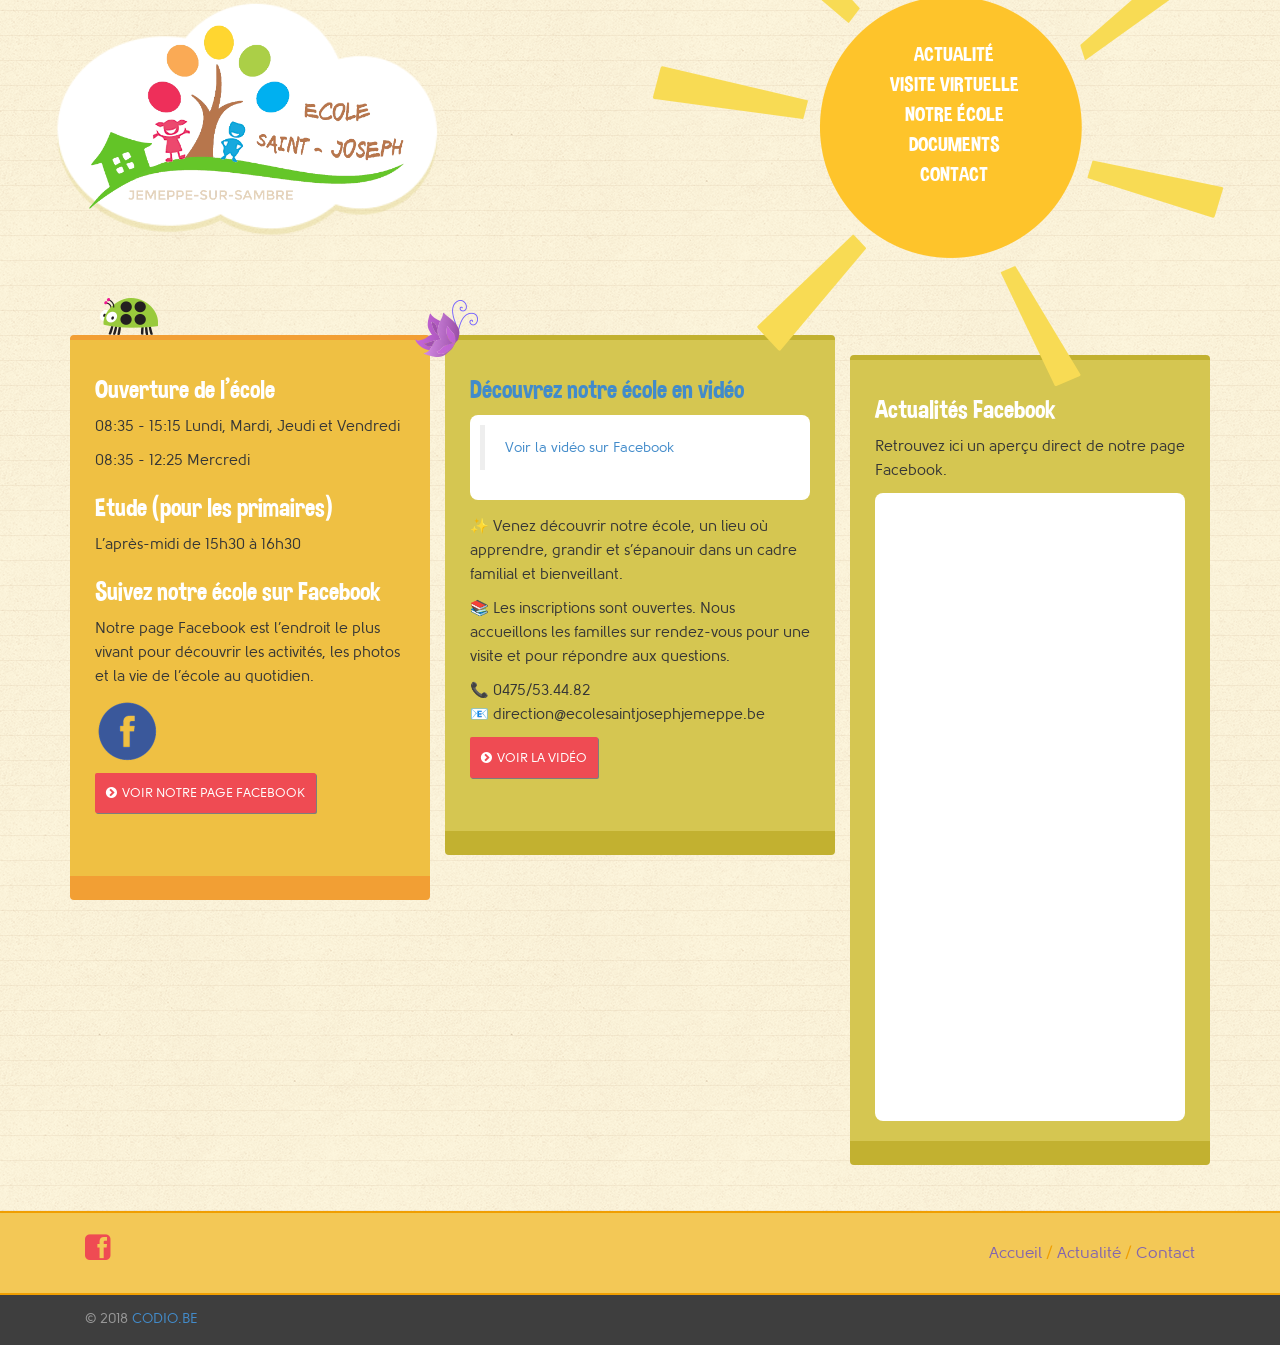
==== index.html @ 6e67fa52 "Restore homepage footer" ====
<!DOCTYPE html><html xmlns="http://www.w3.org/1999/xhtml" lang="fr"><head>
		<meta charset="utf-8">
		<meta http-equiv="X-UA-Compatible" content="IE=edge">
		<meta name="viewport" content="width=device-width, initial-scale=1.0">
		<meta name="description" content="">
		<meta name="author" content="">
		<title>Ecole Saint-Joseph Jemeppe-Sur-Sambre</title>
		  
		<link rel="alternate" type="application/atom+xml" title="Ecole Saint-Joseph Jemeppe-Sur-Sambre" href="feed/atom.xml">
		<link rel="alternate" type="application/rss+xml" title="Ecole Saint-Joseph Jemeppe-Sur-Sambre" href="feed/rss.xml">
		<link rel="stylesheet" href="resources/css/sticky-footer-navbar.css">
		<link rel="stylesheet" href="resources/css/common.css">

		<link href="resources/css/bootstrap.min.css" type="text/css" rel="stylesheet" media="screen">

		<link rel="stylesheet" href="resources/css/theme.css">
		<link rel="stylesheet" href="resources/css/jquery-ui.css">
		<link rel="stylesheet" href="resources/css/primeui.min.css">

		<link href="resources/css/style.css" type="text/css" rel="stylesheet" media="screen">
		<link href="resources/css/font-awesome.css" type="text/css" rel="stylesheet" media="screen">
		<link href="resources/css/font-awesome-4.7.css" type="text/css" rel="stylesheet" media="screen">

		<link href="resources/css/google-fonts.css" rel="stylesheet" type="text/css">

		<script src="resources/js/modernizr.js"></script>
		<script src="resources/js/respond.js"></script>

		<script src="resources/js/jquery-1.10.1.min.js"></script>
		<script src="resources/js/bootstrap.min.js"></script>

		<script src="resources/js/custom.js"></script>
		<script src="resources/js/jquery.prettyPhoto.js"></script>

		<script src="resources/js/jquery-ui.js"></script>
		<script src="resources/js/primeui.min.js"></script>

		  
		  
		<!--[if lt IE 9]>
		
		<![endif]-->
		<script src="resources/lib/jsrender.min.js"></script>
		<script src="resources/lib/jquery.lazyload.min.js"></script>




		<!-- carousel stylesheet - you don't need to include it if you are using the ticker only in the page
             or if you are using the plugin inside Umbra theme-->
		<link href="resources/css/carousel.min.css" rel="stylesheet">

		<!-- main stylesheet -->
		<link href="resources/css/webticker.min.css" rel="stylesheet">

		<!--  RTL stylesheet -->
		<link href="resources/css/webticker.rtl.min.css" rel="stylesheet">

		<!-- theme stylesheet-->
		<link href="resources/css/webticker.umbratheme.min.css" rel="stylesheet">
		<!--UMBRA WEBTICKER AND CAROUSEL / END-->

		<!-- Demo main style - you dont need to include it-->
		<!--link th:href="@{~/resources/css/stylesheet.css}" rel="stylesheet" /-->


		<!-- particles - you dont need to include it -->
		<script src="resources/js/particles.min.js"></script>




		  
		
	</head>
	<body>
	<div class="container" id="wrapper">

		<header>
				<a href="index.html" class="logo">
					<img src="resources/images/logo-esj.png" alt="">
				</a>
				<nav role="navigation">
					<!-- Brand and toggle get grouped for better mobile display -->
					<div class="navbar-header">
						<button type="button" class="navbar-toggle" data-toggle="collapse" data-target=".navbar-ex1-collapse">
							<span class="sr-only">Toggle navigation</span>
							<span class="fa"></span>
						</button>
					</div>

					<!-- Collect the nav links, forms, and other content for toggling -->
					<div class="collapse navbar-collapse navbar-ex1-collapse">

						<ul>
						
							
								<!--th:block th:if="${iter.index == 0}">
									<li th:classappend="${node.contains(page) ? 'active' : ''}"><a th:href="@{~/}" th:text="${node.object.title}">About</a></li>
								</th:block-->
								
							

							<!--th:block th:with="pages=${#pages.getChildren(node.getObject())}">
							<li th:if="${pages.size() > 0}" class="has-children">
								<a href="#">Menu</a>
								<ul class="children">
									<th:block th:each="child, row : ${#pages.getChildren(node.getObject())}">
									<li><a th:href="@{~/__${child.code}__}" th:text="${child.title}">About</a></li>
									</th:block>
								</ul>
							</li>
							</th:block-->
						
							
								<!--th:block th:if="${iter.index == 0}">
									<li th:classappend="${node.contains(page) ? 'active' : ''}"><a th:href="@{~/}" th:text="${node.object.title}">About</a></li>
								</th:block-->
								
									<li><a href="2024/index.html">Actualité</a></li>
								
							

							<!--th:block th:with="pages=${#pages.getChildren(node.getObject())}">
							<li th:if="${pages.size() > 0}" class="has-children">
								<a href="#">Menu</a>
								<ul class="children">
									<th:block th:each="child, row : ${#pages.getChildren(node.getObject())}">
									<li><a th:href="@{~/__${child.code}__}" th:text="${child.title}">About</a></li>
									</th:block>
								</ul>
							</li>
							</th:block-->
						
							
								<!--th:block th:if="${iter.index == 0}">
									<li th:classappend="${node.contains(page) ? 'active' : ''}"><a th:href="@{~/}" th:text="${node.object.title}">About</a></li>
								</th:block-->
								
									<li><a href="gallery/index.html">Visite virtuelle</a></li>
								
							

							<!--th:block th:with="pages=${#pages.getChildren(node.getObject())}">
							<li th:if="${pages.size() > 0}" class="has-children">
								<a href="#">Menu</a>
								<ul class="children">
									<th:block th:each="child, row : ${#pages.getChildren(node.getObject())}">
									<li><a th:href="@{~/__${child.code}__}" th:text="${child.title}">About</a></li>
									</th:block>
								</ul>
							</li>
							</th:block-->
						
							
								<!--th:block th:if="${iter.index == 0}">
									<li th:classappend="${node.contains(page) ? 'active' : ''}"><a th:href="@{~/}" th:text="${node.object.title}">About</a></li>
								</th:block-->
								
									<li><a href="Notre-école/index.html">Notre école</a></li>
								
							

							<!--th:block th:with="pages=${#pages.getChildren(node.getObject())}">
							<li th:if="${pages.size() > 0}" class="has-children">
								<a href="#">Menu</a>
								<ul class="children">
									<th:block th:each="child, row : ${#pages.getChildren(node.getObject())}">
									<li><a th:href="@{~/__${child.code}__}" th:text="${child.title}">About</a></li>
									</th:block>
								</ul>
							</li>
							</th:block-->
						
							
								<!--th:block th:if="${iter.index == 0}">
									<li th:classappend="${node.contains(page) ? 'active' : ''}"><a th:href="@{~/}" th:text="${node.object.title}">About</a></li>
								</th:block-->
								
									<li><a href="Documents/index.html">Documents</a></li>
								
							

							<!--th:block th:with="pages=${#pages.getChildren(node.getObject())}">
							<li th:if="${pages.size() > 0}" class="has-children">
								<a href="#">Menu</a>
								<ul class="children">
									<th:block th:each="child, row : ${#pages.getChildren(node.getObject())}">
									<li><a th:href="@{~/__${child.code}__}" th:text="${child.title}">About</a></li>
									</th:block>
								</ul>
							</li>
							</th:block-->
						
							
								<!--th:block th:if="${iter.index == 0}">
									<li th:classappend="${node.contains(page) ? 'active' : ''}"><a th:href="@{~/}" th:text="${node.object.title}">About</a></li>
								</th:block-->
								
									<li><a href="contact/index.html">Contact</a></li>
								
							

							<!--th:block th:with="pages=${#pages.getChildren(node.getObject())}">
							<li th:if="${pages.size() > 0}" class="has-children">
								<a href="#">Menu</a>
								<ul class="children">
									<th:block th:each="child, row : ${#pages.getChildren(node.getObject())}">
									<li><a th:href="@{~/__${child.code}__}" th:text="${child.title}">About</a></li>
									</th:block>
								</ul>
							</li>
							</th:block-->
						
						</ul>
					</div><!-- /.navbar-collapse -->
					<div id="sun"></div>

				</nav>
				<div class="clearfix"></div>

				<div id="default"></div>
			</header>

		<!-- front page header featured area -->
		<section id="featured">

			<!-- WOWSlider -->
			<!--div id="wowslider-container1">
				<div class="ws_images">
					<ul th:with="images = ${#posts.getImgSrcFromCustomValue(#posts.customValue(page,'galler'))}">

						<th:block th:if="${images != null && images[0] != null}">
							<th:block th:each="image, stat : ${images}" >
								<li>
									<svg class="defs-only" xmlns="http://www.w3.org/2000/svg">
										<pattern th:id="'img' + ${stat.index}"  x="0" y="0" width="1" height="1">
											<image  x="0" y="-16" width="100" height="100" th:attr="'xlink:href'=@{'~'+${image}}" />
										</pattern>
										<symbol th:id="'svgwows1_' + ${stat.index}" >
											<path transform="scale(4)" d='M 25,60
									   a 20,20 1 0,0 0,40
									   h 50
									   a 20,20 1 0,0 0,-40
									   a 10,10 1 0,0 -15,-10
									   a 15,15 1 0,0 -36,10
									   z' th:attr="'fill'=${'url(#img' + stat.index + ')'}" />
										</symbol>
									</svg>

									<div>
										<svg th:id="'wows1_' + ${stat.index}" width="100" height="185" style="height: 450px; margin-top: -200px;">
											<use th:attr="'xlink:href'=${'#svgwows1_' + stat.index}"/>
										</svg>
									</div>

								</li>

							</th:block>
						</th:block>


							<div class="clearfix"></div>

					</ul>
				</div>
				<div class="ws_bullets">
					<div>

					</div>
				</div>
			</div-->
			<!--  end WOWSlider -->

		</section>
		<!-- end front page header featured area -->

		<!-- page content area -->
		<section id="content-homepage">

			<div class="col-lg-4 col-sm-4 col-xs-12">
				<div id="col-yellow">
					<div id="ladybug"></div>
					<h2>Ouverture de l'école</h2>
<p>08:35 - 15:15 Lundi, Mardi, Jeudi et Vendredi</p>
<p>08:35 - 12:25 Mercredi</p>
<h2>Etude (pour les primaires)</h2>
<p>L’après-midi de 15h30 à 16h30</p>
<h2>Suivez notre école sur Facebook</h2>
<p>Notre page Facebook est l’endroit le plus vivant pour découvrir les activités, les photos et la vie de l’école au quotidien.</p>
<p><a href="https://www.facebook.com/people/Ecole-Saint-Joseph-Jemeppe-sS/61579439886113/" target="_blank" rel="noopener"><img class="fr-dib fr-fil fr-draggable" src="media/f2da061f-7eb9-499d-9263-d1f1059180dd--q-dc01939cad" data-id="f2da061f-7eb9-499d-9263-d1f1059180dd" data-name="facebook2.png" style="width: 64px; height: 64px;"></a></p>
<p><a href="https://www.facebook.com/people/Ecole-Saint-Joseph-Jemeppe-sS/61579439886113/" target="_blank" rel="noopener" class="button red"><span></span>VOIR NOTRE PAGE FACEBOOK</a></p>

				</div>
			</div>
			<div class="col-lg-8 col-sm-8 col-xs-12">
				<div class="row">
				<div id="col-green" class="col-lg-6 col-sm-6 col-xs-12" style="min-height: 490px;">
					<div id="butterfly"></div>
					<h2><a href="https://www.facebook.com/reel/1337547268477914/" target="_blank" rel="noopener">Découvrez notre école en vidéo</a></h2>
					<div style="background: #fff; padding: 10px; border-radius: 8px; margin-bottom: 15px;">
						<div class="fb-video" data-href="https://www.facebook.com/61579439886113/videos/-venez-d%C3%A9couvrir-notre-%C3%A9cole-un-lieu-o%C3%B9-apprendre-grandir-et-s%C3%A9panouir-dans-un-c/1337547268477914/" data-width="500" data-show-text="false">
							<blockquote cite="https://www.facebook.com/reel/1337547268477914/" class="fb-xfbml-parse-ignore">
								<a href="https://www.facebook.com/reel/1337547268477914/" target="_blank" rel="noopener">Voir la vidéo sur Facebook</a>
							</blockquote>
						</div>
					</div>
					<p>✨ Venez découvrir notre école, un lieu où apprendre, grandir et s’épanouir dans un cadre familial et bienveillant.</p>
					<p>📚 Les inscriptions sont ouvertes. Nous accueillons les familles sur rendez-vous pour une visite et pour répondre aux questions.</p>
					<p>📞 0475/53.44.82<br>📧 direction@ecolesaintjosephjemeppe.be</p>
					<a href="https://www.facebook.com/reel/1337547268477914/" class="button red" target="_blank" rel="noopener"><span></span>VOIR LA VIDÉO</a>
				</div>
				<div class="col-lg-6 col-sm-6 col-xs-12" style="min-height: 490px; margin-top: 20px;">
					<div id="col-green" style="padding-bottom: 20px;">
						<h2>Actualités Facebook</h2>
						<p>Retrouvez ici un aperçu direct de notre page Facebook.</p>
						<div style="background: #fff; padding: 10px; border-radius: 8px;">
							<iframe title="Page Facebook de l'école" src="https://www.facebook.com/plugins/page.php?href=https%3A%2F%2Fwww.facebook.com%2F61579439886113&tabs=timeline&width=500&height=600&small_header=false&adapt_container_width=true&hide_cover=false&show_facepile=false" width="100%" height="600" style="border:none;overflow:hidden;max-width:100%;" scrolling="no" frameborder="0" allowfullscreen="true" allow="autoplay; clipboard-write; encrypted-media; picture-in-picture; web-share"></iframe>
						</div>
					</div>
				</div>
				</div></div></section>
			<!-- end page content area -->


			<div class="clearfix"></div>
		</div>

	<footer>
			<div class="footer-menu">
				<div class="container">
					<div class="col-lg-6 col-md-6 col-sm-12 fa social-media">
						<a href="https://www.facebook.com/people/Ecole-Saint-Joseph-Jemeppe-sS/61579439886113/"></a>
					</div>
					<div class="col-lg-6 col-md-6 col-sm-12 footer-links">
						<a href="index.html">Accueil</a> /
						<a href="2026">Actualité</a> /
						<a href="contact/index.html">Contact</a>
					</div>
				</div>
			</div>
			<div class="footer-bottom">
				<div class="container">
					<div class="col-lg-12 col-md-12">© 2018 <a href="http://www.codio.be">CODIO.BE</a></div>
				</div>
			</div>
		</footer>

		<div id="fb-root"></div>
		<script async defer crossorigin="anonymous" src="https://connect.facebook.net/fr_FR/sdk.js#xfbml=1&version=v25.0"></script>
</body></html>
---- resources/css/sticky-footer-navbar.css ----
/* Sticky footer styles
-------------------------------------------------- */
html {
	position: relative;
	min-height: 100%;
}
body {
	/* Margin bottom by footer height */
	margin-bottom: 60px;
}
.footer {
	position: absolute;
	bottom: 0;
	width: 100%;
	/* Set the fixed height of the footer here */
	height: 60px;
	background-color: #f5f5f5;
}


/* Custom page CSS
-------------------------------------------------- */
/* Not required for template or sticky footer method. */

body > .container {
	padding: 60px 15px 0;
}
.container .text-muted {
	margin: 20px 0;
}

.footer > .container {
	padding-right: 15px;
	padding-left: 15px;
}

code {
	font-size: 80%;
}
---- resources/css/common.css ----
@import url(//fonts.googleapis.com/css?family=Open+Sans:400,400italic,600,600italic,700,700italic);
.wr-post-summary {
	margin-bottom: 20px;
}

.post-cover {
	width: 100%;
}
.author {
	background-color: #F5F5F5;
	padding: 15px;
	border-radius: 5px;
}
.author pre {
    font-family:Avenir , "Open Sans" , "Helvetica Neue" , Helvetica , Arial , Verdana , Roboto , "游ゴシック" , "Yu Gothic" , "游ゴシック体" , "YuGothic" , "ヒラギノ角ゴ Pro W3" , "Hiragino Kaku Gothic Pro" , "Meiryo UI" , "メイリオ" , Meiryo , "ＭＳ Ｐゴシック" , "MS PGothic" , sans-serif;
	border: transparent;
	padding: 0;

}
.pagination-group {
	margin-top: 20px;
}
.pagination-summary {
	line-height: 30px;
	margin-right: 15px;
}
.pagination {
	margin: 0;
}
.pagination>.active>a, .pagination>.active>span, .pagination>.active>a:hover, .pagination>.active>span:hover, .pagination>.active>a:focus, .pagination>.active>span:focus {
	background-color: #839CB1;
	border-color: #839CB1;
}
#wrap > .container {
	padding: 60px 15px 0;
}
#wrap > .post-cover + .container {
	padding-top: 0px;
}
#comment-list .list-group-item {
	border-radius: 0;
	border-top-width: 1px;
	border-right-width: 0;
	border-bottom-width: 1px;
	border-left-width: 0;
	padding-left: 0;
}
a {
	color: #839CB1;
}

a:hover, a:focus {
	color: #B2CDE4;
}

table {
	border: 1px solid #ccc;
	width: 100%;
	margin: 20px 0;
}
table th, table td {
	border: 1px solid #ccc;
	padding: 10px;
}
table th {
	width: 30%;
}
body{
    font-family:Avenir , "Open Sans" , "Helvetica Neue" , Helvetica , Arial , Verdana , Roboto , "游ゴシック" , "Yu Gothic" , "游ゴシック体" , "YuGothic" , "ヒラギノ角ゴ Pro W3" , "Hiragino Kaku Gothic Pro" , "Meiryo UI" , "メイリオ" , Meiryo , "ＭＳ Ｐゴシック" , "MS PGothic" , sans-serif;
    font-weight: 500;
}
h1, h2, h3, h4, h5 {
    font-family:Avenir , "Open Sans" , "Helvetica Neue" , Helvetica , Arial , Verdana , Roboto , "游ゴシック" , "Yu Gothic" , "游ゴシック体" , "YuGothic" , "ヒラギノ角ゴ Pro W3" , "Hiragino Kaku Gothic Pro" , "Meiryo UI" , "メイリオ" , Meiryo , "ＭＳ Ｐゴシック" , "MS PGothic" , sans-serif;
    font-weight: 700;
}
h1 {
    font-size: 2.4em;
}
h2 {
    font-size: 2.0em;
}
h3 {
    font-size: 1.6em;
}
h4 {
    font-size: 1.2em;
}
.wr-post-title {
    margin-top: 0;
}
.wr-post-title a {
    color: #4E4E4E;
}
.wr-author {
    color: #6F6F6F;
    font-size: 90%;
}
.label-default {
    background-color: #F3F0F0;
    color: #565656;
    border: 1px solid #cccccc;
}
a.wr-tag:hover {
    text-decoration: none;
    opacity: 0.7;
}
p {
    font-size: 15px;
    line-height: 1.6em;
}
time {
    font-size: 90%;
}
img.fr-dii.fr-fil {
    margin: 0px 10px 0px 0px;
    left: 5px;
    float: left;
}
img.fr-dii.fr-fir {
    margin: 0px 0 0px 10px;
    right: 5px;
    float: right;
}
img.fr-dii {
    display: inline-block;
}
.footer {
	margin-top: 20px;
}
.navbar-default {
    background-color: #1C1D21;
    border-color: #1C1D21;
}
.navbar-default .navbar-brand {
    color: #FFF;
}
.navbar-default .navbar-nav>li>a {
    color: #FFF;
}
.navbar-default .navbar-nav>li>a:hover, .navbar-default .navbar-nav>li>a:focus {
    color: #aeaeae;
    background-color: transparent;
}
.container > .alert {
    margin-top: 15px;
}
.alert + .page-header {
    margin-top: 15px;
}
.alert .row .page-header {
    margin-top: 0;
}
---- resources/css/theme.css ----
/*
 * jQuery UI CSS Framework 1.8.9
 *
 * Copyright 2011, AUTHORS.txt (http://jqueryui.com/about)
 * Dual licensed under the MIT or GPL Version 2 licenses.
 * http://jquery.org/license
 *
 * http://docs.jquery.com/UI/Theming/API
 *
 * To view and modify this theme, visit http://jqueryui.com/themeroller/?ffDefault=Lucida%20Grande,%20Lucida%20Sans,%20Arial,%20sans-serif&fwDefault=bold&fsDefault=1.1em&cornerRadius=6px&bgColorHeader=deedf7&bgTextureHeader=03_highlight_soft.png&bgImgOpacityHeader=100&borderColorHeader=aed0ea&fcHeader=222222&iconColorHeader=72a7cf&bgColorContent=f2f5f7&bgTextureContent=04_highlight_hard.png&bgImgOpacityContent=100&borderColorContent=dddddd&fcContent=362b36&iconColorContent=72a7cf&bgColorDefault=d7ebf9&bgTextureDefault=02_glass.png&bgImgOpacityDefault=80&borderColorDefault=aed0ea&fcDefault=2779aa&iconColorDefault=3d80b3&bgColorHover=e4f1fb&bgTextureHover=02_glass.png&bgImgOpacityHover=100&borderColorHover=74b2e2&fcHover=0070a3&iconColorHover=2694e8&bgColorActive=3baae3&bgTextureActive=02_glass.png&bgImgOpacityActive=50&borderColorActive=2694e8&fcActive=ffffff&iconColorActive=ffffff&bgColorHighlight=ffef8f&bgTextureHighlight=03_highlight_soft.png&bgImgOpacityHighlight=25&borderColorHighlight=f9dd34&fcHighlight=363636&iconColorHighlight=2e83ff&bgColorError=cd0a0a&bgTextureError=01_flat.png&bgImgOpacityError=15&borderColorError=cd0a0a&fcError=ffffff&iconColorError=ffffff&bgColorOverlay=eeeeee&bgTextureOverlay=08_diagonals_thick.png&bgImgOpacityOverlay=90&opacityOverlay=80&bgColorShadow=000000&bgTextureShadow=04_highlight_hard.png&bgImgOpacityShadow=70&opacityShadow=30&thicknessShadow=7px&offsetTopShadow=-7px&offsetLeftShadow=-7px&cornerRadiusShadow=8px
 */


/* Component containers
----------------------------------*/
.ui-widget { font-family: "Helvetica Neue",Helvetica,Arial,sans-serif; font-size: 1em; }
.ui-widget .ui-widget { font-size: 1em; }
.ui-widget input, .ui-widget select, .ui-widget textarea, .ui-widget button { font-family: "Helvetica Neue",Helvetica,Arial,sans-serif; font-size: 1em; }
.ui-widget-content { border: 1px solid #dddddd; background: #ffffff; color: #333333; }
.ui-widget-content a { color: #333333; }
.ui-widget-header { border: 1px solid #eeeeee; background: #f5f5f5; color: #333333; font-weight: bold; }
.ui-widget-header a { color: #333333; }

/* Interaction states
----------------------------------*/
.ui-state-default, .ui-widget-content .ui-state-default, .ui-widget-header .ui-state-default {
  color: #333333;
  text-shadow: 0 1px 1px rgba(255, 255, 255, 0.75);
  background-color: #f5f5f5;
  *background-color: #e6e6e6;
  background-image: -ms-linear-gradient(to bottom, #ffffff, #e6e6e6);
  background-image: -webkit-gradient(linear, 0 0, 0 100%, from(#ffffff), to(#e6e6e6));
  background-image: -webkit-linear-gradient(to bottom, #ffffff, #e6e6e6);
  background-image: -o-linear-gradient(to bottom, #ffffff, #e6e6e6);
  background-image: linear-gradient(to bottom, #ffffff, #e6e6e6);
  background-image: -moz-linear-gradient(to bottom, #ffffff, #e6e6e6);
  background-repeat: repeat-x;
  border: 1px solid #cccccc;
  *border: 0;
  border-color: rgba(0, 0, 0, 0.1) rgba(0, 0, 0, 0.1) rgba(0, 0, 0, 0.25);
  border-color: #e6e6e6 #e6e6e6 #bfbfbf;
  border-bottom-color: #b3b3b3;
  -webkit-border-radius: 4px;
     -moz-border-radius: 4px;
          border-radius: 4px;
  filter: progid:dximagetransform.microsoft.gradient(startColorstr='#ffffff', endColorstr='#e6e6e6', GradientType=0);
  filter: progid:dximagetransform.microsoft.gradient(enabled=false);
  *zoom: 1;
  -webkit-box-shadow: inset 0 1px 0 rgba(255, 255, 255, 0.2), 0 1px 2px rgba(0, 0, 0, 0.05);
     -moz-box-shadow: inset 0 1px 0 rgba(255, 255, 255, 0.2), 0 1px 2px rgba(0, 0, 0, 0.05);
          box-shadow: inset 0 1px 0 rgba(255, 255, 255, 0.2), 0 1px 2px rgba(0, 0, 0, 0.05);
}

.ui-state-hover, .ui-widget-content .ui-state-hover, .ui-widget-header .ui-state-hover,
.ui-state-active, .ui-widget-content .ui-state-active, .ui-widget-header .ui-state-active,
.ui-state-disabled, .ui-widget-content .ui-state-disabled, .ui-widget-header .ui-state-disabled {
  background-color: #e6e6e6;
  *background-color: #d9d9d9;
}

.ui-state-active, .ui-widget-content .ui-state-active, .ui-widget-header .ui-state-active {
  background-color: #cccccc \9;
}

.ui-state-hover, .ui-widget-content .ui-state-hover, .ui-widget-header .ui-state-hover {
  color: #333333;
  text-decoration: none;
  background-color: #e6e6e6;
  *background-color: #d9d9d9;
  /* Buttons in IE7 don't get borders, so darken on hover */

  background-position: 0 -15px;
  -webkit-transition: background-position 0.1s linear;
     -moz-transition: background-position 0.1s linear;
      -ms-transition: background-position 0.1s linear;
       -o-transition: background-position 0.1s linear;
          transition: background-position 0.1s linear;
}

.ui-state-focus, .ui-widget-content .ui-state-focus, .ui-widget-header .ui-state-focus {
  outline: thin dotted #333;
  outline: 5px auto -webkit-focus-ring-color;
  outline-offset: -2px;
}

.ui-state-active, .ui-widget-content .ui-state-active, .ui-widget-header .ui-state-active {
  background-color: #e6e6e6;
  background-color: #d9d9d9 \9;
  background-image: none;
  outline: 0;
  -webkit-box-shadow: inset 0 2px 4px rgba(0, 0, 0, 0.15), 0 1px 2px rgba(0, 0, 0, 0.05);
     -moz-box-shadow: inset 0 2px 4px rgba(0, 0, 0, 0.15), 0 1px 2px rgba(0, 0, 0, 0.05);
          box-shadow: inset 0 2px 4px rgba(0, 0, 0, 0.15), 0 1px 2px rgba(0, 0, 0, 0.05);
}

.ui-state-disabled, .ui-widget-content .ui-state-disabled, .ui-widget-header .ui-state-disabled {
  cursor: default;
  background-color: #e6e6e6;
  background-image: none;
  opacity: 0.65;
  filter: alpha(opacity=65);
  -webkit-box-shadow: none;
     -moz-box-shadow: none;
          box-shadow: none;
}

.ui-state-default, .ui-widget-content .ui-state-default, .ui-widget-header .ui-state-default {
  border-color: #ccc;
  border-color: rgba(0, 0, 0, 0.1) rgba(0, 0, 0, 0.1) rgba(0, 0, 0, 0.25);
}

/* Interaction Cues
----------------------------------*/
.ui-state-highlight, .ui-widget-content .ui-state-highlight, .ui-widget-header .ui-state-highlight  {
    color: #ffffff;
    text-decoration: none;
    background-color: #0088cc;
    background-color: #0081c2;
    background-position: 0px;
    background-image: -moz-linear-gradient(to bottom, #0088cc, #0077b3);
    background-image: -webkit-gradient(linear, 0 0, 0 100%, from(#0088cc), to(#0077b3));
    background-image: -webkit-linear-gradient(to bottom, #0088cc, #0077b3);
    background-image: -o-linear-gradient(to bottom, #0088cc, #0077b3);
    background-image: linear-gradient(to bottom, #0088cc, #0077b3);
    background-repeat: repeat-x;
    filter: progid:dximagetransform.microsoft.gradient(startColorstr='#ff0088cc', endColorstr='#ff0077b3', GradientType=0);
}
.ui-state-highlight a, .ui-widget-content .ui-state-highlight a,.ui-widget-header .ui-state-highlight a {
    color: #ffffff;
}

.ui-state-error, .ui-widget-content .ui-state-error, .ui-widget-header .ui-state-error {border: 1px solid #eed3d7; background: #f2dede 50% 50% repeat-x; color: #b94a48; }
.ui-state-error a, .ui-widget-content .ui-state-error a, .ui-widget-header .ui-state-error a { color: #b94a48; }
.ui-state-error-text, .ui-widget-content .ui-state-error-text, .ui-widget-header .ui-state-error-text { color: #b94a48; }
.ui-priority-primary, .ui-widget-content .ui-priority-primary, .ui-widget-header .ui-priority-primary { font-weight: bold; }
.ui-priority-secondary, .ui-widget-content .ui-priority-secondary,  .ui-widget-header .ui-priority-secondary { opacity: .7; filter:Alpha(Opacity=70); font-weight: normal; }
.ui-state-disabled, .ui-widget-content .ui-state-disabled, .ui-widget-header .ui-state-disabled { opacity: .35; filter:Alpha(Opacity=35); background-image: none; }

/* Icons
----------------------------------*/

/* states and images */
.ui-icon { width: 16px; height: 16px; background-image: url(images/ui-icons_333333_256x240.png); }
.ui-widget-content .ui-icon {background-image: url(images/ui-icons_333333_256x240.png); }
.ui-widget-header .ui-icon {background-image: url(images/ui-icons_333333_256x240.png); }
.ui-state-default .ui-icon { background-image: url(images/ui-icons_333333_256x240.png); }
.ui-state-hover .ui-icon, .ui-state-focus .ui-icon {background-image: url(images/ui-icons_333333_256x240.png); }
.ui-state-active .ui-icon {background-image: url(images/ui-icons_333333_256x240.png); }
.ui-state-highlight .ui-icon {background-image: url(images/ui-icons_ffffff_256x240.png); }
.ui-state-error .ui-icon, .ui-state-error-text .ui-icon {background-image: url(images/ui-icons_333333_256x240.png); }

/* positioning */
.ui-icon-carat-1-n { background-position: 0 0; }
.ui-icon-carat-1-ne { background-position: -16px 0; }
.ui-icon-carat-1-e { background-position: -32px 0; }
.ui-icon-carat-1-se { background-position: -48px 0; }
.ui-icon-carat-1-s { background-position: -64px 0; }
.ui-icon-carat-1-sw { background-position: -80px 0; }
.ui-icon-carat-1-w { background-position: -96px 0; }
.ui-icon-carat-1-nw { background-position: -112px 0; }
.ui-icon-carat-2-n-s { background-position: -128px 0; }
.ui-icon-carat-2-e-w { background-position: -144px 0; }
.ui-icon-triangle-1-n { background-position: 0 -16px; }
.ui-icon-triangle-1-ne { background-position: -16px -16px; }
.ui-icon-triangle-1-e { background-position: -32px -16px; }
.ui-icon-triangle-1-se { background-position: -48px -16px; }
.ui-icon-triangle-1-s { background-position: -64px -16px; }
.ui-icon-triangle-1-sw { background-position: -80px -16px; }
.ui-icon-triangle-1-w { background-position: -96px -16px; }
.ui-icon-triangle-1-nw { background-position: -112px -16px; }
.ui-icon-triangle-2-n-s { background-position: -128px -16px; }
.ui-icon-triangle-2-e-w { background-position: -144px -16px; }
.ui-icon-arrow-1-n { background-position: 0 -32px; }
.ui-icon-arrow-1-ne { background-position: -16px -32px; }
.ui-icon-arrow-1-e { background-position: -32px -32px; }
.ui-icon-arrow-1-se { background-position: -48px -32px; }
.ui-icon-arrow-1-s { background-position: -64px -32px; }
.ui-icon-arrow-1-sw { background-position: -80px -32px; }
.ui-icon-arrow-1-w { background-position: -96px -32px; }
.ui-icon-arrow-1-nw { background-position: -112px -32px; }
.ui-icon-arrow-2-n-s { background-position: -128px -32px; }
.ui-icon-arrow-2-ne-sw { background-position: -144px -32px; }
.ui-icon-arrow-2-e-w { background-position: -160px -32px; }
.ui-icon-arrow-2-se-nw { background-position: -176px -32px; }
.ui-icon-arrowstop-1-n { background-position: -192px -32px; }
.ui-icon-arrowstop-1-e { background-position: -208px -32px; }
.ui-icon-arrowstop-1-s { background-position: -224px -32px; }
.ui-icon-arrowstop-1-w { background-position: -240px -32px; }
.ui-icon-arrowthick-1-n { background-position: 0 -48px; }
.ui-icon-arrowthick-1-ne { background-position: -16px -48px; }
.ui-icon-arrowthick-1-e { background-position: -32px -48px; }
.ui-icon-arrowthick-1-se { background-position: -48px -48px; }
.ui-icon-arrowthick-1-s { background-position: -64px -48px; }
.ui-icon-arrowthick-1-sw { background-position: -80px -48px; }
.ui-icon-arrowthick-1-w { background-position: -96px -48px; }
.ui-icon-arrowthick-1-nw { background-position: -112px -48px; }
.ui-icon-arrowthick-2-n-s { background-position: -128px -48px; }
.ui-icon-arrowthick-2-ne-sw { background-position: -144px -48px; }
.ui-icon-arrowthick-2-e-w { background-position: -160px -48px; }
.ui-icon-arrowthick-2-se-nw { background-position: -176px -48px; }
.ui-icon-arrowthickstop-1-n { background-position: -192px -48px; }
.ui-icon-arrowthickstop-1-e { background-position: -208px -48px; }
.ui-icon-arrowthickstop-1-s { background-position: -224px -48px; }
.ui-icon-arrowthickstop-1-w { background-position: -240px -48px; }
.ui-icon-arrowreturnthick-1-w { background-position: 0 -64px; }
.ui-icon-arrowreturnthick-1-n { background-position: -16px -64px; }
.ui-icon-arrowreturnthick-1-e { background-position: -32px -64px; }
.ui-icon-arrowreturnthick-1-s { background-position: -48px -64px; }
.ui-icon-arrowreturn-1-w { background-position: -64px -64px; }
.ui-icon-arrowreturn-1-n { background-position: -80px -64px; }
.ui-icon-arrowreturn-1-e { background-position: -96px -64px; }
.ui-icon-arrowreturn-1-s { background-position: -112px -64px; }
.ui-icon-arrowrefresh-1-w { background-position: -128px -64px; }
.ui-icon-arrowrefresh-1-n { background-position: -144px -64px; }
.ui-icon-arrowrefresh-1-e { background-position: -160px -64px; }
.ui-icon-arrowrefresh-1-s { background-position: -176px -64px; }
.ui-icon-arrow-4 { background-position: 0 -80px; }
.ui-icon-arrow-4-diag { background-position: -16px -80px; }
.ui-icon-extlink { background-position: -32px -80px; }
.ui-icon-newwin { background-position: -48px -80px; }
.ui-icon-refresh { background-position: -64px -80px; }
.ui-icon-shuffle { background-position: -80px -80px; }
.ui-icon-transfer-e-w { background-position: -96px -80px; }
.ui-icon-transferthick-e-w { background-position: -112px -80px; }
.ui-icon-folder-collapsed { background-position: 0 -96px; }
.ui-icon-folder-open { background-position: -16px -96px; }
.ui-icon-document { background-position: -32px -96px; }
.ui-icon-document-b { background-position: -48px -96px; }
.ui-icon-note { background-position: -64px -96px; }
.ui-icon-mail-closed { background-position: -80px -96px; }
.ui-icon-mail-open { background-position: -96px -96px; }
.ui-icon-suitcase { background-position: -112px -96px; }
.ui-icon-comment { background-position: -128px -96px; }
.ui-icon-person { background-position: -144px -96px; }
.ui-icon-print { background-position: -160px -96px; }
.ui-icon-trash { background-position: -176px -96px; }
.ui-icon-locked { background-position: -192px -96px; }
.ui-icon-unlocked { background-position: -208px -96px; }
.ui-icon-bookmark { background-position: -224px -96px; }
.ui-icon-tag { background-position: -240px -96px; }
.ui-icon-home { background-position: 0 -112px; }
.ui-icon-flag { background-position: -16px -112px; }
.ui-icon-calendar { background-position: -32px -112px; }
.ui-icon-cart { background-position: -48px -112px; }
.ui-icon-pencil { background-position: -64px -112px; }
.ui-icon-clock { background-position: -80px -112px; }
.ui-icon-disk { background-position: -96px -112px; }
.ui-icon-calculator { background-position: -112px -112px; }
.ui-icon-zoomin { background-position: -128px -112px; }
.ui-icon-zoomout { background-position: -144px -112px; }
.ui-icon-search { background-position: -160px -112px; }
.ui-icon-wrench { background-position: -176px -112px; }
.ui-icon-gear { background-position: -192px -112px; }
.ui-icon-heart { background-position: -208px -112px; }
.ui-icon-star { background-position: -224px -112px; }
.ui-icon-link { background-position: -240px -112px; }
.ui-icon-cancel { background-position: 0 -128px; }
.ui-icon-plus { background-position: -16px -128px; }
.ui-icon-plusthick { background-position: -32px -128px; }
.ui-icon-minus { background-position: -48px -128px; }
.ui-icon-minusthick { background-position: -64px -128px; }
.ui-icon-close { background-position: -80px -128px; }
.ui-icon-closethick { background-position: -96px -128px; }
.ui-icon-key { background-position: -112px -128px; }
.ui-icon-lightbulb { background-position: -128px -128px; }
.ui-icon-scissors { background-position: -144px -128px; }
.ui-icon-clipboard { background-position: -160px -128px; }
.ui-icon-copy { background-position: -176px -128px; }
.ui-icon-contact { background-position: -192px -128px; }
.ui-icon-image { background-position: -208px -128px; }
.ui-icon-video { background-position: -224px -128px; }
.ui-icon-script { background-position: -240px -128px; }
.ui-icon-alert { background-position: 0 -144px; }
.ui-icon-info { background-position: -16px -144px; }
.ui-icon-notice { background-position: -32px -144px; }
.ui-icon-help { background-position: -48px -144px; }
.ui-icon-check { background-position: -64px -144px; }
.ui-icon-bullet { background-position: -80px -144px; }
.ui-icon-radio-off { background-position: -96px -144px; }
.ui-icon-radio-on { background-position: -112px -144px; }
.ui-icon-pin-w { background-position: -128px -144px; }
.ui-icon-pin-s { background-position: -144px -144px; }
.ui-icon-play { background-position: 0 -160px; }
.ui-icon-pause { background-position: -16px -160px; }
.ui-icon-seek-next { background-position: -32px -160px; }
.ui-icon-seek-prev { background-position: -48px -160px; }
.ui-icon-seek-end { background-position: -64px -160px; }
.ui-icon-seek-start { background-position: -80px -160px; }
/* ui-icon-seek-first is deprecated, use ui-icon-seek-start instead */
.ui-icon-seek-first { background-position: -80px -160px; }
.ui-icon-stop { background-position: -96px -160px; }
.ui-icon-eject { background-position: -112px -160px; }
.ui-icon-volume-off { background-position: -128px -160px; }
.ui-icon-volume-on { background-position: -144px -160px; }
.ui-icon-power { background-position: 0 -176px; }
.ui-icon-signal-diag { background-position: -16px -176px; }
.ui-icon-signal { background-position: -32px -176px; }
.ui-icon-battery-0 { background-position: -48px -176px; }
.ui-icon-battery-1 { background-position: -64px -176px; }
.ui-icon-battery-2 { background-position: -80px -176px; }
.ui-icon-battery-3 { background-position: -96px -176px; }
.ui-icon-circle-plus { background-position: 0 -192px; }
.ui-icon-circle-minus { background-position: -16px -192px; }
.ui-icon-circle-close { background-position: -32px -192px; }
.ui-icon-circle-triangle-e { background-position: -48px -192px; }
.ui-icon-circle-triangle-s { background-position: -64px -192px; }
.ui-icon-circle-triangle-w { background-position: -80px -192px; }
.ui-icon-circle-triangle-n { background-position: -96px -192px; }
.ui-icon-circle-arrow-e { background-position: -112px -192px; }
.ui-icon-circle-arrow-s { background-position: -128px -192px; }
.ui-icon-circle-arrow-w { background-position: -144px -192px; }
.ui-icon-circle-arrow-n { background-position: -160px -192px; }
.ui-icon-circle-zoomin { background-position: -176px -192px; }
.ui-icon-circle-zoomout { background-position: -192px -192px; }
.ui-icon-circle-check { background-position: -208px -192px; }
.ui-icon-circlesmall-plus { background-position: 0 -208px; }
.ui-icon-circlesmall-minus { background-position: -16px -208px; }
.ui-icon-circlesmall-close { background-position: -32px -208px; }
.ui-icon-squaresmall-plus { background-position: -48px -208px; }
.ui-icon-squaresmall-minus { background-position: -64px -208px; }
.ui-icon-squaresmall-close { background-position: -80px -208px; }
.ui-icon-grip-dotted-vertical { background-position: 0 -224px; }
.ui-icon-grip-dotted-horizontal { background-position: -16px -224px; }
.ui-icon-grip-solid-vertical { background-position: -32px -224px; }
.ui-icon-grip-solid-horizontal { background-position: -48px -224px; }
.ui-icon-gripsmall-diagonal-se { background-position: -64px -224px; }
.ui-icon-grip-diagonal-se { background-position: -80px -224px; }


/* Misc visuals
----------------------------------*/

/* Corner radius */
.ui-corner-tl { -moz-border-radius-topleft: 4px; -webkit-border-top-left-radius: 4px; border-top-left-radius: 4px; }
.ui-corner-tr { -moz-border-radius-topright: 4px; -webkit-border-top-right-radius: 4px; border-top-right-radius: 4px; }
.ui-corner-bl { -moz-border-radius-bottomleft: 4px; -webkit-border-bottom-left-radius: 4px; border-bottom-left-radius: 4px; }
.ui-corner-br { -moz-border-radius-bottomright: 4px; -webkit-border-bottom-right-radius: 4px; border-bottom-right-radius: 4px; }
.ui-corner-top { -moz-border-radius-topleft: 4px; -webkit-border-top-left-radius: 4px; border-top-left-radius: 4px; -moz-border-radius-topright: 4px; -webkit-border-top-right-radius: 4px; border-top-right-radius: 4px; }
.ui-corner-bottom { -moz-border-radius-bottomleft: 4px; -webkit-border-bottom-left-radius: 4px; border-bottom-left-radius: 4px; -moz-border-radius-bottomright: 4px; -webkit-border-bottom-right-radius: 4px; border-bottom-right-radius: 4px; }
.ui-corner-right {  -moz-border-radius-topright: 4px; -webkit-border-top-right-radius: 4px; border-top-right-radius: 4px; -moz-border-radius-bottomright: 4px; -webkit-border-bottom-right-radius: 4px; border-bottom-right-radius: 4px; }
.ui-corner-left { -moz-border-radius-topleft: 4px; -webkit-border-top-left-radius: 4px; border-top-left-radius: 4px; -moz-border-radius-bottomleft: 4px; -webkit-border-bottom-left-radius: 4px; border-bottom-left-radius: 4px; }
.ui-corner-all { -moz-border-radius: 4px; -webkit-border-radius: 4px; border-radius: 4px; }

/* Overlays */
.ui-widget-overlay { background: #000000; opacity: .80;filter:Alpha(Opacity=80); }
.ui-widget-shadow { margin: -7px 0 0 -7px; padding: 7px; background: #000000; opacity: .30;filter:Alpha(Opacity=30); -moz-border-radius: 8px; -webkit-border-radius: 8px; border-radius: 8px; }

/* PrimeFaces Extensions */
.ui-inputtext, .ui-widget-content .ui-inputtext, .ui-widget-header .ui-inputtext {
    cursor: text;
    background: none #ffffff;
    border: 1px solid #cccccc;
    -webkit-border-radius: 3px;
    -moz-border-radius: 3px;
          border-radius: 3px;
    -webkit-box-shadow: inset 0 1px 1px rgba(0, 0, 0, 0.075);
       -moz-box-shadow: inset 0 1px 1px rgba(0, 0, 0, 0.075);
            box-shadow: inset 0 1px 1px rgba(0, 0, 0, 0.075);
    -webkit-transition: border linear 0.2s, box-shadow linear 0.2s;
       -moz-transition: border linear 0.2s, box-shadow linear 0.2s;
        -ms-transition: border linear 0.2s, box-shadow linear 0.2s;
         -o-transition: border linear 0.2s, box-shadow linear 0.2s;
            transition: border linear 0.2s, box-shadow linear 0.2s;
}

.ui-inputtext.ui-state-focus, .ui-widget-content .ui-inputtext.ui-state-focus, .ui-widget-header .ui-inputtext.ui-state-focus {
    border-color: rgba(82, 168, 236, 0.8);
    outline: 0;
    outline: thin dotted \9;
    /* IE6-9 */

    -webkit-box-shadow: inset 0 1px 1px rgba(0, 0, 0, 0.075), 0 0 8px rgba(82, 168, 236, 0.6);
       -moz-box-shadow: inset 0 1px 1px rgba(0, 0, 0, 0.075), 0 0 8px rgba(82, 168, 236, 0.6);
            box-shadow: inset 0 1px 1px rgba(0, 0, 0, 0.075), 0 0 8px rgba(82, 168, 236, 0.6);
}

.ui-inputtext.ui-state-error, .ui-widget-header .ui-inputtext.ui-state-error, .ui-widget-content .ui-inputtext.ui-state-error {
    color: #333333;
    border: 1px solid #eed3d7;
}

/** TabView **/
.ui-tabview.ui-widget-content {
    background: transparent none;
    border: 0;
    border-radius: 0;
}

.ui-tabview .ui-tabview-nav.ui-widget-header {
    background: transparent none;
    border-radius: 0;
}

.ui-tabview .ui-tabview-nav.ui-widget-header li {
    line-height: 18px;
    background: transparent none;
    border: 1px solid #DDDDDD;
    box-shadow: none;
    border-radius: 0;
}

.ui-tabview .ui-tabview-nav.ui-widget-header li a {
    line-height: 18px;
    padding-bottom: 8px;
    padding-top: 8px;
    color: #0088CC;
    font-weight: normal;
    border: 0px none;
}

.ui-tabview .ui-tabview-nav.ui-widget-header li.ui-state-hover {
    text-decoration: none;
    background-color: #eeeeee;
    border-color: #eeeeee #eeeeee #dddddd;
    color: #005580;
}

.ui-tabview .ui-tabview-nav.ui-widget-header li.ui-state-active {
    background-color: #FFFFFF;
    border-style: solid;
    border-width: 1px;
    color: #555555;
    cursor: default;
}

.ui-tabview .ui-tabview-nav li .ui-icon {
    margin: 0.6em 0.2em 0 0 !important;
}

.ui-tabview.ui-tabview-top .ui-tabview-nav.ui-widget-header {
    border-bottom: 1px solid #DDDDDD;
}

.ui-tabview.ui-tabview-top {
    border-bottom: 1px solid #DDDDDD;
}

.ui-tabview.ui-tabview-top .ui-tabview-nav.ui-widget-header li.ui-state-active {
    border-color: #DDDDDD #DDDDDD transparent #DDDDDD;
}

.ui-tabview.ui-tabview-top .ui-tabview-nav.ui-widget-header li {
    border-radius: 4px 4px 0 0;
}

.ui-tabview.ui-tabview-top .ui-tabview-nav.ui-widget-header li.ui-state-active {
    margin-bottom: -1px;
}

.ui-tabview.ui-tabview-bottom .ui-tabview-nav.ui-widget-header {
    border-top: 1px solid #DDDDDD;
}

.ui-tabview.ui-tabview-bottom {
    border-top: 1px solid #DDDDDD;
}

.ui-tabview.ui-tabview-bottom .ui-tabview-nav.ui-widget-header li.ui-state-active {
    border-color: transparent #DDDDDD #DDDDDD #DDDDDD;
}

.ui-tabview.ui-tabview-bottom .ui-tabview-nav.ui-widget-header li {
    border-radius: 0 0 4px 4px;
}

.ui-tabview.ui-tabview-bottom .ui-tabview-nav.ui-widget-header li.ui-state-active {
    margin-top: -1px;
}

.ui-tabview.ui-tabview-left .ui-tabview-nav.ui-widget-header {
    border-right: 1px solid #DDDDDD;
}

.ui-tabview.ui-tabview-left {
    border-right: 1px solid #DDDDDD;
}

.ui-tabview.ui-tabview-left .ui-tabview-nav.ui-widget-header li.ui-state-active {
    border-color: #DDDDDD transparent #DDDDDD #DDDDDD;
}

.ui-tabview.ui-tabview-left .ui-tabview-nav.ui-widget-header li {
    border-radius: 4px 0 0 4px;
}

.ui-tabview.ui-tabview-left .ui-tabview-nav.ui-widget-header li.ui-state-active {
    margin-right: -1px;
}

.ui-tabview.ui-tabview-right .ui-tabview-nav.ui-widget-header {
    border-left: 1px solid #DDDDDD;
}

.ui-tabview.ui-tabview-right {
    border-left: 1px solid #DDDDDD;
}

.ui-tabview.ui-tabview-right .ui-tabview-nav.ui-widget-header li.ui-state-active {
    border-color: #DDDDDD #DDDDDD #DDDDDD transparent;
}

.ui-tabview.ui-tabview-right .ui-tabview-nav.ui-widget-header li {
    border-radius: 0 4px 4px 0;
}

.ui-tabview.ui-tabview-right .ui-tabview-nav.ui-widget-header li.ui-state-active {
    margin-left: -1px;
}

/** AccordionPanel **/
.ui-accordion .ui-accordion-header {
    background:transparent;
    box-shadow: none;
}

.ui-accordion .ui-accordion-header.ui-state-default {
    margin-bottom: 2px;
    border: 1px solid #E5E5E5;
}

.ui-accordion .ui-accordion-header.ui-state-active {
    margin-bottom: 1px;
}

.ui-accordion .ui-accordion-header .ui-icon {
    display: none;
}

.ui-accordion .ui-accordion-header.ui-state-default a {
    padding: 8px 30px;
    color: #0088CC;
}

.ui-accordion .ui-accordion-header a:hover {
    color: #005580;
}

.ui-accordion .ui-accordion-content.ui-widget-content {
    padding: 9px 15px;
}

/* Breadcrumb */
.ui-breadcrumb {
  padding: 7px 14px;
  margin: 0 0 18px;
  list-style: none;
  background-color: #fbfbfb;
  background-image: -moz-linear-gradient(to bottom, #ffffff, #f5f5f5);
  background-image: -ms-linear-gradient(to bottom, #ffffff, #f5f5f5);
  background-image: -webkit-gradient(linear, 0 0, 0 100%, from(#ffffff), to(#f5f5f5));
  background-image: -webkit-linear-gradient(to bottom, #ffffff, #f5f5f5);
  background-image: -o-linear-gradient(to bottom, #ffffff, #f5f5f5);
  background-image: linear-gradient(to bottom, #ffffff, #f5f5f5);
  background-repeat: repeat-x;
  border: 1px solid #ddd;
  -webkit-border-radius: 3px;
     -moz-border-radius: 3px;
          border-radius: 3px;
  filter: progid:dximagetransform.microsoft.gradient(startColorstr='#ffffff', endColorstr='#f5f5f5', GradientType=0);
  -webkit-box-shadow: inset 0 1px 0 #ffffff;
     -moz-box-shadow: inset 0 1px 0 #ffffff;
          box-shadow: inset 0 1px 0 #ffffff;
}

.ui-breadcrumb li {
  display: inline-block;
  *display: inline;
  text-shadow: 0 1px 0 #ffffff;
  *zoom: 1;
}

.ui-breadcrumb .divider {
  padding: 0 5px;
  color: #999999;
}

.ui-breadcrumb a {
  color: #0088CC;
  font-weight: normal;
}

/* ProgressBar */
.ui-progressbar.ui-widget-content {
  height: 18px;
  margin-bottom: 18px;
  overflow: hidden;
  background-color: #f7f7f7;
  background-image: -moz-linear-gradient(to bottom, #f5f5f5, #f9f9f9);
  background-image: -ms-linear-gradient(to bottom, #f5f5f5, #f9f9f9);
  background-image: -webkit-gradient(linear, 0 0, 0 100%, from(#f5f5f5), to(#f9f9f9));
  background-image: -webkit-linear-gradient(to bottom, #f5f5f5, #f9f9f9);
  background-image: -o-linear-gradient(to bottom, #f5f5f5, #f9f9f9);
  background-image: linear-gradient(to bottom, #f5f5f5, #f9f9f9);
  background-repeat: repeat-x;
  -webkit-border-radius: 4px;
     -moz-border-radius: 4px;
          border-radius: 4px;
  filter: progid:dximagetransform.microsoft.gradient(startColorstr='#f5f5f5', endColorstr='#f9f9f9', GradientType=0);
  -webkit-box-shadow: inset 0 1px 2px rgba(0, 0, 0, 0.1);
     -moz-box-shadow: inset 0 1px 2px rgba(0, 0, 0, 0.1);
          box-shadow: inset 0 1px 2px rgba(0, 0, 0, 0.1);
}

.ui-progressbar .ui-progressbar-value.ui-widget-header {
  height: 18px;
  font-size: 12px;
  color: #ffffff;
  text-align: center;
  text-shadow: 0 -1px 0 rgba(0, 0, 0, 0.25);
  border: 0 none;
  margin: 0;
  background-color: #0e90d2;
  background-image: -moz-linear-gradient(to bottom, #149bdf, #0480be);
  background-image: -webkit-gradient(linear, 0 0, 0 100%, from(#149bdf), to(#0480be));
  background-image: -webkit-linear-gradient(to bottom, #149bdf, #0480be);
  background-image: -o-linear-gradient(to bottom, #149bdf, #0480be);
  background-image: linear-gradient(to bottom, #149bdf, #0480be);
  background-image: -ms-linear-gradient(to bottom, #149bdf, #0480be);
  background-repeat: repeat-x;
  filter: progid:dximagetransform.microsoft.gradient(startColorstr='#149bdf', endColorstr='#0480be', GradientType=0);
  -webkit-box-shadow: inset 0 -1px 0 rgba(0, 0, 0, 0.15);
     -moz-box-shadow: inset 0 -1px 0 rgba(0, 0, 0, 0.15);
          box-shadow: inset 0 -1px 0 rgba(0, 0, 0, 0.15);
  -webkit-box-sizing: border-box;
     -moz-box-sizing: border-box;
      -ms-box-sizing: border-box;
          box-sizing: border-box;
  -webkit-transition: width 0.6s ease;
     -moz-transition: width 0.6s ease;
      -ms-transition: width 0.6s ease;
       -o-transition: width 0.6s ease;
          transition: width 0.6s ease;
}

/** Dialog **/
.ui-dialog.ui-widget-content {
    background-color: #ffffff;
    border: 1px solid #999;
    border: 1px solid rgba(0, 0, 0, 0.3);
    *border: 1px solid #999;
    -webkit-border-radius: 6px;
       -moz-border-radius: 6px;
            border-radius: 6px;
    -webkit-box-shadow: 0 3px 7px rgba(0, 0, 0, 0.3);
       -moz-box-shadow: 0 3px 7px rgba(0, 0, 0, 0.3);
            box-shadow: 0 3px 7px rgba(0, 0, 0, 0.3);
    -webkit-background-clip: padding-box;
       -moz-background-clip: padding-box;
            background-clip: padding-box;
}

.ui-dialog.ui-widget-content .ui-dialog-titlebar {
    padding: 9px 15px;
    border-bottom: 1px solid #eee;
    background-color: #ffffff;
}

.ui-dialog.ui-widget-content .ui-dialog-title {
    font-size: 24px;
}

.ui-dialog.ui-widget-content .ui-dialog-content {
    padding: 15px;
    font-size: 14px;
}

.ui-dialog.ui-widget-content .ui-dialog-titlebar-close:hover,
.ui-dialog.ui-widget-content .ui-dialog-titlebar-close:focus,
.ui-dialog.ui-widget-content .ui-dialog-titlebar-minimize:hover,
.ui-dialog.ui-widget-content .ui-dialog-titlebar-minimize:focus,
.ui-dialog.ui-widget-content .ui-dialog-titlebar-maximize:hover,
.ui-dialog.ui-widget-content .ui-dialog-titlebar-maximize:focus   { padding: 1px; }

/** DataTable **/
.ui-datatable-odd {
    background-color: #F9F9F9
}
/** TabMenu **/
.ui-tabmenu {
  *position: relative;
  *z-index: 2;
  margin-bottom: 20px;
  overflow: visible;
  color: #555555;
}

.ui-tabmenu .ui-tabmenu-nav.ui-widget-header {
  min-height: 38px;
  padding: 0 20px;
  background-color: #f5f5f5;
  *background-color: #e6e6e6;
  background-image: -ms-linear-gradient(to bottom, #ffffff, #e6e6e6);
  background-image: -webkit-gradient(linear, 0 0, 0 100%, from(#ffffff), to(#e6e6e6));
  background-image: -webkit-linear-gradient(to bottom, #ffffff, #e6e6e6);
  background-image: -o-linear-gradient(to bottom, #ffffff, #e6e6e6);
  background-image: linear-gradient(to bottom, #ffffff, #e6e6e6);
  background-image: -moz-linear-gradient(to bottom, #ffffff, #e6e6e6);
  background-repeat: repeat-x;
}

.ui-tabmenu .ui-tabmenu-nav .ui-tabmenuitem.ui-state-default  {
  padding: 5px 10px;
  color: #555555;
  text-decoration: none;
  text-shadow: 0 1px 0 #ffffff;
  border: 0 none;
  top: 0;
  margin: 0;
  font-weight: normal;
  -webkit-border-radius: 0px;
       -moz-border-radius: 0px;
            border-radius: 0px;
}

/** Toolbar **/
.ui-toolbar.ui-widget-header {
  background-color: #fafafa;
  background-image: -moz-linear-gradient(to bottom, #ffffff, #f2f2f2);
  background-image: -webkit-gradient(linear, 0 0, 0 100%, from(#ffffff), to(#f2f2f2));
  background-image: -webkit-linear-gradient(to bottom, #ffffff, #f2f2f2);
  background-image: -o-linear-gradient(to bottom, #ffffff, #f2f2f2);
  background-image: linear-gradient(to bottom, #ffffff, #f2f2f2);
  background-repeat: repeat-x;
  border: 1px solid #d4d4d4;
}

/** **/
.ui-priority-primary, .ui-widget-content .ui-priority-primary, .ui-widget-header .ui-priority-primary {
  color: #ffffff;
  text-shadow: 0 -1px 0 rgba(0, 0, 0, 0.25);
  background-color: #006dcc;
  *background-color: #0044cc;
  background-image: -webkit-gradient(linear, 0 0, 0 100%, from(#0088cc), to(#0044cc));
  background-image: -webkit-linear-gradient(to bottom, #0088cc, #0044cc);
  background-image: -o-linear-gradient(to bottom, #0088cc, #0044cc);
  background-image: linear-gradient(to bottom, #0088cc, #0044cc);
  background-image: -moz-linear-gradient(to bottom, #0088cc, #0044cc);
  background-repeat: repeat-x;
  border-color: #0044cc #0044cc #002a80;
  border-color: rgba(0, 0, 0, 0.1) rgba(0, 0, 0, 0.1) rgba(0, 0, 0, 0.25);
  filter: progid:dximagetransform.microsoft.gradient(startColorstr='#ff0088cc', endColorstr='#ff0044cc', GradientType=0);
  filter: progid:dximagetransform.microsoft.gradient(enabled=false);
}

.ui-priority-primary:hover,
.ui-priority-primary:active,
.ui-priority-primary.active,
.ui-priority-primary.disabled,
.ui-priority-primary[disabled] {
  color: #ffffff;
  background-color: #0044cc;
  *background-color: #003bb3;
}

.ui-priority-primary:active,
.ui-priority-primary.active {
  background-color: #003399 \9;
}

/** Menu **/
.ui-menu.ui-widget {
  min-width: 160px;
  padding: 5px 0;
  background-color: #ffffff;
  border: 1px solid #ccc;
  border: 1px solid rgba(0, 0, 0, 0.2);
  *border-right-width: 2px;
  *border-bottom-width: 2px;
  -webkit-border-radius: 6px;
     -moz-border-radius: 6px;
          border-radius: 6px;
  -webkit-background-clip: padding-box;
     -moz-background-clip: padding;
          background-clip: padding-box;
}

.ui-menu.ui-widget a {
  display: block;
  clear: both;
  font-weight: normal;
  color: #333333;
  white-space: nowrap;
}

.ui-menu.ui-widget li.ui-corner-all,
.ui-menu.ui-widget a.ui-corner-all {
    -webkit-border-radius: 0;
     -moz-border-radius: 0;
          border-radius: 0;
}

.ui-menu.ui-widget .ui-menu-list {

}

.ui-menu.ui-widget li > .ui-menuitem-link {
    padding: 0.3em 0;
    width: 100%;
    border-width: 1px 0px;
}

.ui-menu.ui-widget .ui-menu-list .ui-widget-header {
    border-width: 1px 0px;
    width: 100%;
}

.ui-menu.ui-widget li > .ui-menuitem-link.ui-state-hover {
  color: #ffffff;
  text-decoration: none;
  background-color: #0088cc;
  background-color: #0081c2;
  background-position: 0px;
  background-image: -moz-linear-gradient(to bottom, #0088cc, #0077b3);
  background-image: -webkit-gradient(linear, 0 0, 0 100%, from(#0088cc), to(#0077b3));
  background-image: -webkit-linear-gradient(to bottom, #0088cc, #0077b3);
  background-image: -o-linear-gradient(to bottom, #0088cc, #0077b3);
  background-image: linear-gradient(to bottom, #0088cc, #0077b3);
  background-repeat: repeat-x;
  filter: progid:dximagetransform.microsoft.gradient(startColorstr='#ff0088cc', endColorstr='#ff0077b3', GradientType=0);
}

.ui-menu.ui-widget li > .ui-menuitem-link.ui-state-hover .ui-icon {
    background-image: url(images/ui-icons_ffffff_256x240.png);
}

.ui-menu.ui-widget .ui-separator {
  height: 1px;
  overflow: hidden;
  background-color: #e5e5e5;
  border:0 none;
  border-bottom: 1px solid #ffffff;
-webkit-box-shadow: none;
-moz-box-shadow: none;
     box-shadow: none;
-webkit-border-radius: 0;
 -moz-border-radius: 0;
      border-radius: 0;
}

.ui-menu.ui-widget .ui-menuitem-link .ui-menuitem-icon {
    margin-left: 0.3em;
}
.ui-menu.ui-widget .ui-menuitem-link .ui-menuitem-text {
    margin-left: 0.4em;
}

.ui-shadow {
    -webkit-box-shadow: 0 5px 10px rgba(0, 0, 0, 0.2) !important;
     -moz-box-shadow: 0 5px 10px rgba(0, 0, 0, 0.2) !important;
          box-shadow: 0 5px 10px rgba(0, 0, 0, 0.2) !important;
}

.ui-menu.ui-slidemenu .ui-shadow {
    -webkit-box-shadow: none !important;
     -moz-box-shadow: none !important;
          box-shadow: none !important;
}

.ui-buttonset .ui-state-default {
    -webkit-border-radius: 0;
    -moz-border-radius: 0;
      border-radius: 0;
}

.ui-buttonset .ui-corner-left.ui-state-default {
    -moz-border-radius-topleft: 4px;
    -webkit-border-top-left-radius: 4px;
    border-top-left-radius: 4px;
    -moz-border-radius-bottomleft: 4px;
    -webkit-border-bottom-left-radius: 4px;
    border-bottom-left-radius: 4px;
}

.ui-buttonset .ui-corner-right.ui-state-default {
    -moz-border-radius-topright: 4px;
    -webkit-border-top-right-radius: 4px;
    border-top-right-radius: 4px;
    -moz-border-radius-bottomright: 4px;
    -webkit-border-bottom-right-radius: 4px;
    border-bottom-right-radius: 4px;
}

/** MenuBar **/
.ui-menu.ui-menubar {
  padding-right: 20px;
  padding-left: 10px;
  background-color: #fafafa;
  background-image: -moz-linear-gradient(to bottom, #ffffff, #f2f2f2);
  background-image: -webkit-gradient(linear, 0 0, 0 100%, from(#ffffff), to(#f2f2f2));
  background-image: -webkit-linear-gradient(to bottom, #ffffff, #f2f2f2);
  background-image: -o-linear-gradient(to bottom, #ffffff, #f2f2f2);
  background-image: linear-gradient(to bottom, #ffffff, #f2f2f2);
  background-repeat: repeat-x;
  border: 1px solid #d4d4d4;
  -webkit-border-radius: 4px;
     -moz-border-radius: 4px;
          border-radius: 4px;
  filter: progid:dximagetransform.microsoft.gradient(startColorstr='#ffffffff', endColorstr='#fff2f2f2', GradientType=0);
  -webkit-box-shadow: 0 1px 4px rgba(0, 0, 0, 0.065);
     -moz-box-shadow: 0 1px 4px rgba(0, 0, 0, 0.065);
          box-shadow: 0 1px 4px rgba(0, 0, 0, 0.065);
}

.ui-menu.ui-menubar .ui-menu-parent .ui-menu-child {
      padding: 5px 0;
}

/** Panel **/
.ui-panel.ui-widget {
    margin-bottom: 20px;
    background-color: #fff;
    border: 1px solid transparent;
    border-radius: 4px;
    -webkit-box-shadow: 0 1px 1px rgba(0,0,0,.05);
    box-shadow: 0 1px 1px rgba(0,0,0,.05);
    padding: 0;
    border-radius: 3px;
    border-color: #ddd;
}

.ui-panel .ui-panel-titlebar.ui-widget-header {
    padding: 10px 15px;
    border: 0px none;
    border-bottom: 1px solid transparent;
    border-top-left-radius: 3px;
    border-top-right-radius: 3px;
    color: #333;
    background-color: #f5f5f5;
    border-color: #ddd;
    border-radius: 0px;
}

.ui-panel .ui-panel-content.ui-widget-content {
    padding: 15px;
}

/* Validation */
.ui-inputtext.ng-dirty.ng-invalid,
p-dropdown.ng-dirty.ng-invalid > .ui-dropdown,
p-autocomplete.ng-dirty.ng-invalid > .ui-autocomplete > .ui-inputtext,
p-calendar.ng-dirty.ng-invalid > .ui-inputtext,
p-checkbox.ng-dirty.ng-invalid .ui-chkbox-box,
p-radiobutton.ng-dirty.ng-invalid .ui-radiobutton-box,
p-inputswitch.ng-dirty.ng-invalid .ui-inputswitch,
p-listbox.ng-dirty.ng-invalid .ui-inputtext,
p-multiselect.ng-dirty.ng-invalid > .ui-multiselect,
p-spinner.ng-dirty.ng-invalid > .ui-inputtext,
p-selectbutton.ng-dirty.ng-invalid .ui-button,
p-togglebutton.ng-dirty.ng-invalid .ui-button {
    border-bottom-color: #eed3d7;
}
---- resources/css/primeui.min.css ----
.ui-accordion{width:100%}.ui-accordion .ui-accordion-header{cursor:pointer;position:relative;margin-top:1px;zoom:1}.ui-accordion .ui-accordion-header a{display:block;font-size:1em;padding:.5em .5em .5em 2.2em}.ui-accordion .ui-accordion-header .fa{position:absolute;left:.5em;top:50%;margin-top:-8px}.ui-accordion .ui-accordion-content{padding:1em 2.2em;border-top:0;margin-top:-2px;position:relative;top:1px;margin-bottom:2px;overflow:auto;zoom:1}.ui-accordion .ui-accordion-header.ui-state-disabled,.ui-accordion .ui-accordion-header.ui-state-disabled a{cursor:default}.ui-autocomplete{width:auto;zoom:1;cursor:pointer;-moz-box-shadow:none;-webkit-box-shadow:none;box-shadow:none;position:relative;display:inline-block}.ui-autocomplete .ui-autocomplete-dropdown{position:absolute;height:100%;width:2.4em}.ui-autocomplete-query{font-weight:bold}.ui-autocomplete-panel{position:absolute;overflow:auto}.ui-autocomplete-panel .ui-autocomplete-list{padding:.4em;border:0 none}.ui-autocomplete-panel .ui-autocomplete-list-item{border:0 none;cursor:pointer;font-weight:normal;margin:1px 0;padding:3px 5px;text-align:left}.ui-autocomplete-panel .ui-autocomplete-table{border-collapse:collapse;width:100%}.ui-autocomplete-panel .ui-autocomplete-table td{border-width:1px;border-style:solid;border-color:inherit;padding:4px 10px 4px 10px}.ui-autocomplete .ui-button-icon-only .ui-button-text{padding:.29em}.ui-autocomplete-multiple{clear:left;cursor:text;list-style-type:none;margin:0;min-height:1px;overflow:hidden}.ui-autocomplete-multiple-container.ui-inputfield{padding:0}.ui-autocomplete-token{cursor:default;float:left;overflow:hidden;padding:1px 3px;white-space:nowrap;position:relative;margin:2px}.ui-autocomplete-token-label{display:block;padding:0 2.1em 0 .5em}.ui-autocomplete-token-icon{margin-top:-9px;position:absolute;right:.2em;top:50%;cursor:pointer}.ui-autocomplete-input-token{float:left;list-style-type:none;margin:2px;padding:1px}.ui-autocomplete-input-token .ui-inputtext{border:0 none;width:140px;outline:medium none;background-color:transparent;margin:0;padding:0;box-shadow:none}.ui-autocomplete-itemtip-content{display:none}.ui-autocomplete-itemtip{position:absolute;display:none;padding:.4em}.ui-autocomplete-emptyMessage{padding:3px 5px}.ui-autocomplete-panel .ui-autocomplete-group{font-weight:bold;cursor:default}.ui-autocomplete-dd input.ui-corner-all{-moz-border-radius-topright:0;-webkit-border-top-right-radius:0;border-top-right-radius:0;-moz-border-radius-bottomright:0;-webkit-border-bottom-right-radius:0;border-bottom-right-radius:0}.ui-autocomplete-dd .ui-autocomplete-dropdown.ui-corner-all{-moz-border-radius-topleft:0;-webkit-border-top-left-radius:0;border-top-left-radius:0;-moz-border-radius-bottomleft:0;-webkit-border-bottom-left-radius:0;border-bottom-left-radius:0}.ui-fluid .ui-autocomplete,.ui-fluid .ui-autocomplete-input{width:100%}.ui-fluid .ui-autocomplete .ui-autocomplete-dropdown.ui-button{width:2.4em}.ui-button{display:inline-block;position:relative;padding:0;margin-right:.1em;text-decoration:none !important;cursor:pointer;text-align:center;zoom:1;overflow:visible}.ui-button-icon-only{width:2.4em}.ui-button .ui-button-text{display:block;line-height:normal}.ui-button-text-only .ui-button-text{padding:.3em 1em}.ui-button-icon-only .ui-button-text{padding:.3em;text-indent:-9999999px}.ui-button-text-icon-left .ui-button-text{padding:.3em 1em .3em 2.1em}.ui-button-text-icon-right .ui-button-text{padding:.3em 2.1em .3em 1em}.ui-button-icon-only .fa,.ui-button-text-icon-left .fa,.ui-button-text-icon-right .fa{position:absolute;top:50%;margin-top:-7px}.ui-button-icon-only .fa{left:50%;margin-left:-8px}.ui-button-icon-left{left:.5em}.ui-button-icon-right{right:.5em}.ui-buttonset{margin-right:7px}.ui-buttonset .ui-button{margin-left:0;margin-right:0}button.ui-button::-moz-focus-inner{border:0;padding:0}.ui-fluid .ui-button{width:100%;box-sizing:border-box;-webkit-box-sizing:border-box;-moz-box-sizing:border-box}.ui-fluid .ui-buttonset{width:100%}.ui-fluid .ui-buttonset.ui-buttonset-1 .ui-button{width:100%}.ui-fluid .ui-buttonset.ui-buttonset-2 .ui-button{width:50%}.ui-fluid .ui-buttonset.ui-buttonset-3 .ui-button{width:33.3%}.ui-fluid .ui-buttonset.ui-buttonset-4 .ui-button{width:25%}.ui-fluid .ui-buttonset.ui-buttonset-5 .ui-button{width:20%}.ui-fluid .ui-buttonset.ui-buttonset-6 .ui-button{width:16.6%}@media(max-width:640px){.ui-fluid .ui-buttonset.ui-buttonset-1 .ui-button,.ui-fluid .ui-buttonset.ui-buttonset-2 .ui-button,.ui-fluid .ui-buttonset.ui-buttonset-3 .ui-button,.ui-fluid .ui-buttonset.ui-buttonset-4 .ui-button,.ui-fluid .ui-buttonset.ui-buttonset-5 .ui-button,.ui-fluid .ui-buttonset.ui-buttonset-6 .ui-button{width:100%}}.ui-calendar{position:relative;display:inline-block}.ui-calendar button{position:absolute;height:100%;border-top-left-radius:0;border-bottom-left-radius:0}.ui-fluid .ui-calendar{width:100%}.ui-carousel{position:relative;padding:1px}.ui-carousel .ui-carousel-viewport .ui-carousel-items{list-style:none outside none;margin:0;padding:0;position:relative;width:32000px;left:0}.ui-carousel .ui-carousel-viewport .ui-carousel-items .ui-carousel-item{margin:1px;padding:0;float:left;box-sizing:border-box}.ui-carousel .ui-carousel-viewport{overflow:hidden;position:relative;border:0}.ui-carousel .ui-carousel-footer{margin:1px 1px 0 1px;padding-top:9px;padding-bottom:6px;padding-right:10px;padding-left:10px;overflow:hidden}.ui-carousel .ui-carousel-header{margin:0 1px;overflow:hidden;padding-top:7px;padding-bottom:8px;padding-right:10px;padding-left:10px}.ui-carousel .ui-carousel-header .ui-carousel-header-title{display:inline-block;padding-top:2px;overflow:hidden}.ui-carousel .ui-carousel-dropdown,.ui-carousel .ui-carousel-mobiledropdown{float:right;margin:0 10px;background-image:none}.ui-carousel .ui-carousel-dropdown option,.ui-carousel .ui-carousel-mobiledropdown option{background-image:none;border:0 none;box-shadow:none;-moz-box-shadow:none;-webkit-box-shadow:none}.ui-carousel .ui-carousel-button{float:right;margin:2px}.ui-carousel .ui-carousel-page-link{float:left;margin:0 2px}.ui-carousel .ui-carousel-page-link,.ui-carousel .ui-carousel-button{cursor:pointer}.ui-carousel .ui-carousel-page-links{margin:0 9px;margin-top:2px;display:inline-table;float:right}.ui-carousel .ui-carousel-mobiledropdown{display:none}.ui-chkbox{display:inline-block;cursor:pointer;vertical-align:middle}.ui-chkbox .ui-chkbox-box{float:left;width:16px;height:16px;-moz-border-radius:2px;-webkit-border-radius:2px;border-radius:2px;margin-right:3px}.ui-chkbox .ui-chkbox-icon{margin-top:1px;margin-left:-1px}.ui-chkbox-label{vertical-align:middle}.ui-shadow{-webkit-box-shadow:0 1px 3px 0 rgba(0,0,0,0.3);-moz-box-shadow:0 1px 3px 0 rgba(0,0,0,0.3);box-shadow:0 1px 3px 0 rgba(0,0,0,0.3)}.ui-unselectable-text{-webkit-user-select:none;-khtml-user-select:none;-moz-user-select:none;-o-user-select:none;user-select:none}.ui-scrollbar-measure{width:100px;height:100px;overflow:scroll;position:absolute;top:-9999px}.ui-datagrid .ui-paginator{text-align:center;border-top:0 none}.ui-datagrid-column{padding:3px}.ui-datagrid-content-empty{padding:4px 10px}.ui-datagrid .ui-datagrid-header,.ui-datagrid .ui-datagrid-footer{text-align:center;padding:4px 10px}.ui-datagrid .ui-datagrid-header{border-bottom:0 none}.ui-datagrid .ui-datagrid-footer{border-top:0 none}.ui-datagrid .ui-paginator-top{border-bottom:0 none}.ui-datagrid .ui-paginator-bottom{border-top:0 none}.ui-datagrid-content{display:-webkit-flex;display:flex;-webkit-align-items:center;align-items:center;-webkit-justify-content:center;justify-content:center;-webkit-flex-direction:row;flex-direction:row;-webkit-flex-wrap:wrap;flex-wrap:wrap;-webkit-flex-flow:row wrap;flex-flow:row wrap;-webkit-align-content:flex-end;align-content:flex-end}.ui-datagrid-content>div{box-sizing:border-box}.ui-datagrid-col-1>div{width:100%}.ui-datagrid-col-2>div{width:50%}.ui-datagrid-col-3>div{width:33.33333%}.ui-datagrid-col-4>div{width:25%}.ui-datagrid-col-5>div{width:20%}.ui-datagrid-col-6>div{width:16.66666%}.ui-datagrid-col-7>div{width:14.28571%}.ui-datagrid-col-8>div{width:12.5%}.ui-datagrid-col-9>div{width:11.11111%}.ui-datagrid-col-10>div{width:10%}@media(max-width:640px){.ui-datagrid-content{display:block}.ui-datagrid-col-1>div,.ui-datagrid-col-2>div,.ui-datagrid-col-3>div,.ui-datagrid-col-4>div,.ui-datagrid-col-5>div,.ui-datagrid-col-6>div,.ui-datagrid-col-7>div,.ui-datagrid-col-8>div,.ui-datagrid-col-9>div,.ui-datagrid-col-10>div,.ui-datagrid-col-11>div,.ui-datagrid-col-12>div{width:100%}}.ui-datascroller .ui-datascroller-header{text-align:center;padding:4px 10px;border-bottom:0 none}.ui-datascroller .ui-datascroller-footer{text-align:center;padding:4px 10px;border-top:0 none}.ui-datascroller .ui-datascroller-content{padding:4px 10px}.ui-datascroller-inline .ui-datascroller-content{overflow:auto}.ui-datascroller .ui-datascroller-list{list-style-type:none;margin:0;padding:0}.ui-datascroller .ui-datascroller-item{border:0 none}.ui-datascroller .ui-datascroller-loader{text-align:center;padding:4px 10px}.ui-datascroller .ui-datascroller-loading{background:url("images/loadingbar.gif") center center no-repeat;width:220px;height:19px;padding:0;margin:0;display:inline-block}.ui-datalist .ui-datalist-header,.ui-datalist .ui-datalist-footer{text-align:center;padding:4px 10px}.ui-datalist .ui-datalist-header{border-bottom:0 none}.ui-datalist .ui-datalist-footer{border-top:0 none}.ui-datalist .ui-paginator{border-top:0 none}.ui-datalist .ui-datalist-data{margin:0;padding:0}.ui-datalist .ui-datalist-data>li{list-style-type:none}.ui-datatable table{border-collapse:collapse;width:100%;table-layout:fixed}.ui-datatable .ui-datatable-header,.ui-datatable .ui-datatable-caption,.ui-datatable .ui-datatable-footer{text-align:center;padding:4px 10px;box-sizing:border-box}.ui-datatable .ui-datatable-caption,.ui-datatable .ui-datatable-header{border-bottom:0 none}.ui-datatable .ui-datatable-footer{border-top:0 none}.ui-datatable thead th,.ui-datatable tfoot td{text-align:center}.ui-datatable thead th,.ui-datatable tbody td,.ui-datatable tfoot td,.ui-datatable tfoot th{padding:4px 10px;overflow:hidden;border-width:1px;border-style:solid}.ui-datatable thead tr{border-width:0}.ui-datatable thead th{border-color:inherit;box-sizing:border-box}.ui-datatable tbody{outline:0}.ui-datatable tbody td{border-color:inherit}.ui-datatable .ui-sortable-column{cursor:pointer}.ui-datatable .ui-sortable-column-icon{display:inline-block;margin:-3px 0 -3px 2px}.ui-datatable tr.ui-state-highlight{cursor:pointer}.ui-datatable-scrollable-body{overflow:auto}.ui-datatable-scrollable-header{overflow:hidden;border:0 none}.ui-datatable-scrollable .ui-datatable-scrollable-header{position:relative}.ui-datatable-scrollable .ui-datatable-scrollable-header td{font-weight:normal}.ui-datatable .ui-datatable-scrollable-body{min-height:0}.ui-datatable .ui-datatable-data tr.ui-state-hover{border-color:inherit;font-weight:inherit;cursor:pointer}.ui-datatable-scrollable-theadclone{height:0}.ui-datatable-scrollable-theadclone tr{height:0}.ui-datatable-scrollable-theadclone th.ui-state-default{height:0;border-bottom-width:0;border-top-width:0;padding-top:0;padding-bottom:0;outline:0 none}.ui-datatable-scrollable-theadclone th span.ui-column-title{display:block;height:0}.ui-datatable .ui-paginator{padding:2px;border-top:0 none}.ui-datatable-rtl{direction:rtl}.ui-datatable-rtl.ui-datatable thead th,.ui-datatable-rtl.ui-datatable tfoot td{text-align:right}.ui-row-toggler{cursor:pointer}.ui-datatable .ui-column-resizer{display:block;position:absolute !important;top:0;right:0;margin:0;width:8px;height:100%;padding:0;cursor:col-resize;border:1px solid transparent}.ui-datatable .ui-column-resizer-helper{width:1px;position:absolute;z-index:10;display:none}.ui-datatable-resizable{padding-bottom:1px;overflow:auto}.ui-datatable-resizable thead th,.ui-datatable-resizable tbody td,.ui-datatable-resizable tfoot td{white-space:nowrap}.ui-datatable-resizable th.ui-resizable-column{background-clip:padding-box;position:relative}.ui-datatable-reflow .ui-datatable-data td .ui-column-title{display:none}.ui-datatable .ui-column-filter{display:block;width:100%;box-sizing:border-box;margin-top:4px}.ui-datatable td.ui-cell-editing{padding:0}.ui-datatable td.ui-cell-editing input{box-sizing:border-box;width:100%;border:0 none;outline:0}.ui-datatable .ui-editable-column .ui-cell-editor{display:none}.ui-datatable .ui-editable-column.ui-cell-editing .ui-cell-editor{display:inline}.ui-datatable .ui-editable-column.ui-cell-editing .ui-cell-data{display:none}@media(max-width:35em){.ui-datatable-reflow thead th,.ui-datatable-reflow tfoot td{display:none !important}.ui-datatable-reflow .ui-datatable-data td{text-align:left;display:block;border:0 none;width:100%;-webkit-box-sizing:border-box;-moz-box-sizing:border-box;box-sizing:border-box;float:left;clear:left}.ui-datatable-reflow .ui-datatable-data.ui-widget-content{border:0 none}.ui-datatable-reflow .ui-datatable-data tr.ui-widget-content{border-left:0 none;border-right:0 none}.ui-datatable-reflow .ui-datatable-data td .ui-column-title{padding:.4em;min-width:30%;display:inline-block;margin:-.4em 1em -.4em -.4em;font-weight:bold}}.ui-datatable-stacked thead th,.ui-datatable-stacked tfoot td{display:none !important}.ui-datatable-stacked .ui-datatable-data td{text-align:left;display:block;border:0 none;width:100%;-webkit-box-sizing:border-box;-moz-box-sizing:border-box;box-sizing:border-box;float:left;clear:left}.ui-datatable-stacked .ui-datatable-data.ui-widget-content{border:0 none}.ui-datatable-stacked .ui-datatable-data tr.ui-widget-content{border-left:0 none;border-right:0 none}.ui-datatable-stacked .ui-datatable-data td .ui-column-title{padding:.4em;min-width:30%;display:inline-block;margin:-.4em 1em -.4em -.4em;font-weight:bold}.ui-datatable .ui-selection-column .ui-chkbox,.ui-datatable .ui-selection-column .ui-radiobutton{margin:0;display:block}.ui-datatable .ui-selection-column .ui-chkbox-box,.ui-datatable .ui-selection-column .ui-radiobutton-box{display:block;box-sizing:border-box;height:17px;width:17px}.ui-dialog{position:fixed;padding:0;overflow:hidden;width:300px}.ui-dialog .ui-dialog-titlebar{padding:.4em .4em .4em 1em;position:relative;border:0}.ui-dialog .ui-dialog-title{float:left;margin:.3em 16px .1em 0}.ui-dialog .ui-dialog-content{position:relative;border:0;padding:.5em 1em;background:0;overflow:auto;zoom:1}.ui-dialog .ui-dialog-buttonpane{text-align:left;border-width:1px 0 0 0;background-image:none;margin:.5em 0 0 0;padding:.3em 1em .5em .4em}.ui-dialog .ui-dialog-buttonpane .ui-dialog-buttonset{float:right}.ui-dialog .ui-dialog-buttonpane button{margin:.5em .4em .5em 0;cursor:pointer;float:right}.ui-dialog .ui-resizable-se{width:14px;height:14px;right:3px;bottom:3px}.ui-draggable .ui-dialog-titlebar{cursor:move}.ui-dialog .ui-dialog-titlebar-close,.ui-dialog .ui-dialog-titlebar-minimize,.ui-dialog .ui-dialog-titlebar-maximize{float:right;margin-top:2px;top:0;padding:1px;cursor:pointer;height:16px}.ui-dialog .ui-dialog-titlebar-close span,.ui-dialog .ui-dialog-titlebar-minimize span,.ui-dialog .ui-dialog-titlebar-maximize span{display:block;margin:0}.ui-dialog .ui-dialog-titlebar-close:hover,.ui-dialog .ui-dialog-titlebar-close:focus,.ui-dialog .ui-dialog-titlebar-minimize:hover,.ui-dialog .ui-dialog-titlebar-minimize:focus,.ui-dialog .ui-dialog-titlebar-maximize:hover,.ui-dialog .ui-dialog-titlebar-maximize:focus{padding:0}.ui-dialog-footer{padding:.4em 1em;border-width:1px 0 0 0;text-align:left}.ui-dialog-docking-zone{position:fixed;bottom:0;left:0}.ui-dialog-minimizing{border:2px dotted gray}.ui-confirm-dialog-severity{float:left;margin:3px 7px 20px 0}.ui-dialog.ui-dialog-minimized{*width:200px !important}.ui-dialog-mask{position:fixed;width:100%;height:100%}.ui-dialog-rtl{direction:rtl}.ui-dialog.ui-dialog-rtl .ui-dialog-title{float:right}.ui-dialog.ui-dialog-rtl .ui-dialog-titlebar-close,.ui-dialog.ui-dialog-rtl .ui-dialog-titlebar-minimize,.ui-dialog.ui-dialog-rtl .ui-dialog-titlebar-maximize{float:left}.ui-dialog.ui-dialog-rtl .ui-dialog-footer{text-align:right}.ui-dialog-draggable .ui-dialog-titlebar{cursor:move}.ui-dropdown{display:inline-block;position:relative;width:auto;zoom:1;cursor:pointer;padding-right:2em}.ui-dropdown .ui-dropdown-trigger{border-right:0;border-top:0;border-bottom:0;cursor:pointer;width:16px;height:100%;position:absolute;right:0;top:0;padding:0 3px}.ui-dropdown .ui-dropdown-trigger .fa{margin-top:4px;margin-left:-1px}.ui-dropdown .ui-dropdown-label{display:block;border:0;white-space:nowrap;overflow:hidden;font-weight:normal;width:100%;float:left}.ui-dropdown .ui-dropdown-label-empty{text-indent:-9999px}.ui-dropdown.ui-state-disabled .ui-dropdown-trigger,.ui-dropdown.ui-state-disabled .ui-dropdown-label{cursor:default}.ui-dropdown label.ui-dropdown-label{cursor:pointer}.ui-dropdown input.ui-dropdown-label{cursor:default}.ui-dropdown .ui-dropdown-panel{min-width:100%}.ui-dropdown-panel{position:absolute;height:auto}.ui-dropdown-panel .ui-dropdown-items-wrapper{overflow:auto}.ui-dropdown-panel .ui-dropdown-item{font-weight:normal;border:0 none;cursor:pointer;margin:1px 0;padding:3px 5px;text-align:left}.ui-dropdown-panel .ui-dropdown-item-group{font-weight:bold}.ui-dropdown-panel .ui-dropdown-list{padding:.4em;border:0 none}.ui-dropdown-panel .ui-dropdown-filter{width:100%;padding-right:18px;box-sizing:border-box}.ui-dropdown-panel .ui-dropdown-filter-container{position:relative;margin:0;padding:.4em;display:inline-block}.ui-dropdown-panel .ui-dropdown-filter-container .fa{position:absolute;top:12px;right:15px}.ui-fluid .ui-dropdown{width:100%;box-sizing:border-box;-webkit-box-sizing:border-box;-moz-box-sizing:border-box}.ui-fluid .ui-dropdown .ui-dropdown-trigger{width:32px;padding:0 6px;box-sizing:border-box;-webkit-box-sizing:border-box;-moz-box-sizing:border-box}.ui-fieldset,.ui-fieldset .ui-fieldset-legend{padding:.6em 1em}.ui-fieldset-toggleable .ui-fieldset-legend{padding:.5em 1em .5em .5em;cursor:pointer;white-space:nowrap}.ui-fieldset .ui-fieldset-toggler{padding-right:.1em;margin-top:.1em;float:left}.ui-galleria{overflow:hidden;visibility:hidden;position:relative}.ui-galleria-panel-wrapper{position:relative;padding:0;margin:0}.ui-galleria-panel{filter:inherit;position:absolute;top:0;left:0;list-style-type:none}.ui-galleria-filmstrip-wrapper{overflow:hidden;margin:5px auto;position:relative}.ui-galleria-filmstrip{list-style:none outside none;margin:0;padding:0;width:2340px;z-index:900;position:absolute;top:0;left:0}.ui-galleria-frame{float:left;margin-right:5px;opacity:.3;cursor:pointer}.ui-galleria-frame-active{opacity:1}.ui-galleria-frame-content{overflow:hidden}.ui-galleria-nav-next,.ui-galleria-nav-prev{cursor:pointer;position:absolute}.ui-galleria-nav-prev{left:5px}.ui-galleria-nav-next{right:5px}.ui-galleria-caption{position:absolute;left:1px;background-color:rgba(0,0,0,0.5);display:none;color:#ededed;padding:.2em 1em}.ui-galleria-caption h4{color:#ededed}.ui-galleria-panel-content{padding:1em 1.4em}.ui-grid{clear:both;padding:0;margin:0}.ui-grid:before,.ui-grid:after{content:"";display:table}.ui-grid:after{clear:both}.ui-grid .ui-grid-row{display:-webkit-box;display:-moz-box;display:-ms-flexbox;display:-webkit-flex;display:flex;clear:both}.ui-grid-row:after{clear:both;content:"";display:table}.ui-grid-col-1,.ui-grid-col-2,.ui-grid-col-3,.ui-grid-col-4,.ui-grid-col-5,.ui-grid-col-6,.ui-grid-col-7,.ui-grid-col-8,.ui-grid-col-9,.ui-grid-col-10,.ui-grid-col-11,.ui-grid-col-12{float:left;box-sizing:border-box}.ui-grid-col-1{width:8.33333%}.ui-grid-col-2{width:16.66666%}.ui-grid-col-3{width:25%}.ui-grid-col-4{width:33.33333%}.ui-grid-col-5{width:41.66666%}.ui-grid-col-6{width:50%}.ui-grid-col-7{width:58.33333%}.ui-grid-col-8{width:66.66666%}.ui-grid-col-9{width:75%}.ui-grid-col-10{width:83.33333%}.ui-grid-col-11{width:91.66666%}.ui-grid-col-12{width:100%}@media(min-width:480px){.ui-grid-fixed{width:480px}}@media(min-width:768px){.ui-grid-fixed{width:768px}}@media(min-width:960px){.ui-grid-fixed{width:960px}}@media(min-width:1024px){.ui-grid-fixed{width:1024px}}@media(max-width:640px){.ui-grid-responsive .ui-grid-row{display:block}.ui-grid-responsive .ui-grid-col-1,.ui-grid-responsive .ui-grid-col-2,.ui-grid-responsive .ui-grid-col-3,.ui-grid-responsive .ui-grid-col-4,.ui-grid-responsive .ui-grid-col-5,.ui-grid-responsive .ui-grid-col-6,.ui-grid-responsive .ui-grid-col-7,.ui-grid-responsive .ui-grid-col-8,.ui-grid-responsive .ui-grid-col-9,.ui-grid-responsive .ui-grid-col-10,.ui-grid-responsive .ui-grid-col-11,.ui-grid-responsive .ui-grid-col-12{width:100%;float:none}}.ui-grid.ui-grid-pad>.ui-grid-row>div{padding:4px 10px}@media(max-width:640px){.ui-grid-responsive .ui-grid-row{display:block}.ui-grid-responsive .ui-grid-col-1,.ui-grid-responsive .ui-grid-col-2,.ui-grid-responsive .ui-grid-col-3,.ui-grid-responsive .ui-grid-col-4,.ui-grid-responsive .ui-grid-col-5,.ui-grid-responsive .ui-grid-col-6,.ui-grid-responsive .ui-grid-col-7,.ui-grid-responsive .ui-grid-col-8,.ui-grid-responsive .ui-grid-col-9,.ui-grid-responsive .ui-grid-col-10,.ui-grid-responsive .ui-grid-col-11,.ui-grid-responsive .ui-grid-col-12{width:100%;float:none}}.ui-g{display:-webkit-box;display:-moz-box;display:-ms-flexbox;display:-webkit-flex;display:flex;flex-wrap:wrap}.ui-g:after{clear:both;content:"";display:table}.ui-g-1,.ui-g-2,.ui-g-3,.ui-g-4,.ui-g-5,.ui-g-6,.ui-g-7,.ui-g-8,.ui-g-9,.ui-g-10,.ui-g-11,.ui-g-12{float:left;box-sizing:border-box;padding:.5em}.ui-g-1{width:8.3333%}.ui-g-2{width:16.6667%}.ui-g-3{width:25%}.ui-g-4{width:33.3333%}.ui-g-5{width:41.6667%}.ui-g-6{width:50%}.ui-g-7{width:58.3333%}.ui-g-8{width:66.6667%}.ui-g-9{width:75%}.ui-g-10{width:83.3333%}.ui-g-11{width:91.6667%}.ui-g-12{width:100%}@media screen and (max-width:40em){.ui-sm-1,.ui-sm-2,.ui-sm-3,.ui-sm-4,.ui-sm-5,.ui-sm-6,.ui-sm-7,.ui-sm-8,.ui-sm-9,.ui-sm-10,.ui-sm-11,.ui-sm-12{padding:.5em}.ui-sm-1{width:8.3333%}.ui-sm-2{width:16.6667%}.ui-sm-3{width:25%}.ui-sm-4{width:33.3333%}.ui-sm-5{width:41.6667%}.ui-sm-6{width:50%}.ui-sm-7{width:58.3333%}.ui-sm-8{width:66.6667%}.ui-sm-9{width:75%}.ui-sm-10{width:83.3333%}.ui-sm-11{width:91.6667%}.ui-sm-12{width:100%}}@media screen and (min-width:40.063em){.ui-md-1,.ui-md-2,.ui-md-3,.ui-md-4,.ui-md-5,.ui-md-6,.ui-md-7,.ui-md-8,.ui-md-9,.ui-md-10,.ui-md-11,.ui-md-12{padding:.5em}.ui-md-1{width:8.3333%}.ui-md-2{width:16.6667%}.ui-md-3{width:25%}.ui-md-4{width:33.3333%}.ui-md-5{width:41.6667%}.ui-md-6{width:50%}.ui-md-7{width:58.3333%}.ui-md-8{width:66.6667%}.ui-md-9{width:75%}.ui-md-10{width:83.3333%}.ui-md-11{width:91.6667%}.ui-md-12{width:100%}}@media screen and (min-width:64.063em){.ui-lg-1,.ui-lg-2,.ui-lg-3,.ui-lg-4,.ui-lg-5,.ui-lg-6,.ui-lg-7,.ui-lg-8,.ui-lg-9,.ui-lg-10,.ui-lg-11,.ui-lg-12{padding:.5em}.ui-lg-1{width:8.3333%}.ui-lg-2{width:16.6667%}.ui-lg-3{width:25%}.ui-lg-4{width:33.3333%}.ui-lg-5{width:41.6667%}.ui-lg-6{width:50%}.ui-lg-7{width:58.3333%}.ui-lg-8{width:66.6667%}.ui-lg-9{width:75%}.ui-lg-10{width:83.3333%}.ui-lg-11{width:91.6667%}.ui-lg-12{width:100%}}@media screen and (min-width:90.063em){.ui-xl-1,.ui-xl-2,.ui-xl-3,.ui-xl-4,.ui-xl-5,.ui-xl-6,.ui-xl-7,.ui-xl-8,.ui-xl-9,.ui-xl-10,.ui-xl-11,.ui-xl-12{padding:.5em}.ui-xl-1{width:8.3333%}.ui-xl-2{width:16.6667%}.ui-xl-3{width:25%}.ui-xl-4{width:33.3333%}.ui-xl-5{width:41.6667%}.ui-xl-6{width:50%}.ui-xl-7{width:58.3333%}.ui-xl-8{width:66.6667%}.ui-xl-9{width:75%}.ui-xl-10{width:83.3333%}.ui-xl-11{width:91.6667%}.ui-xl-12{width:100%}}.ui-g-nopad{padding:0}* html .ui-growl{position:absolute}* html .ui-growl-item{padding-bottom:0}* html .ui-growl-icon-close{top:7px;right:7px}.ui-growl{position:fixed;top:20px;right:20px;width:301px}.ui-growl-item-container{position:relative;margin:0 0 10px 0;opacity:.85;filter:alpha(opacity=85)}.ui-growl-item{display:block;padding:10px 15px}.ui-growl-item p{padding:0;margin:0}.ui-growl-icon-close{position:absolute;top:5px;right:3px;cursor:pointer}.ui-growl-title{font-weight:bold;padding:0 0 7px 0;display:block}.ui-growl-image{float:left;margin-left:5px;padding:0;display:block}.ui-growl-message{padding:0 0 5px 0;width:220px;float:right}.ui-growl-message p{font-weight:normal}.ui-inputtext{margin:0;outline:medium none;padding:4px;font-weight:normal}.ui-widget-header .ui-inputtext,.ui-widget-content .ui-inputtext{font-weight:normal}.ui-fluid .ui-inputtext{width:100%;box-sizing:border-box;-webkit-box-sizing:border-box;-moz-box-sizing:border-box}.ui-inputtextarea-resizable{overflow:hidden;resize:none}.ui-fluid .ui-inputtextarea{width:100%}.ui-lightbox{position:fixed}.ui-lightbox-content-wrapper{position:relative}.ui-lightbox-content{position:relative;margin:0;padding:0;background-color:#000}.ui-lightbox-nav-right,.ui-lightbox-nav-left{position:absolute;top:50%;cursor:pointer}.ui-lightbox-nav-left{left:0}.ui-lightbox-nav-right{right:0}.ui-lightbox-loading{background:url("images/loading.gif") #000 center center no-repeat}.ui-lightbox-caption{padding:.2em .4em;display:none}.ui-lightbox-caption-text{margin:.3em 0 .1em 0;float:left}.ui-lightbox-close{float:right;margin:0;padding:1px}.ui-lightbox-close.ui-state-hover{padding:0}.ui-lightbox-nav-left,.ui-lightbox-nav-right{opacity:.5}.ui-lightbox-nav-left:hover,.ui-lightbox-nav-right:hover{opacity:1}.ui-listbox{overflow:auto;padding:2px;width:125px}.ui-listbox .ui-listbox-list{list-style-type:none;margin:0;padding:0}.ui-listbox .ui-listbox-item{padding:2px;border:0 none;cursor:pointer;font-weight:normal}.ui-listbox.ui-state-disabled .ui-listbox-item{cursor:default}.ui-menu{width:12.5em;padding:.3em;position:relative}.ui-menu.ui-menu-dynamic{position:absolute;display:none;z-index:100000}.ui-menu-list{position:static}.ui-menu .ui-menu-list .ui-menuitem{border:0}.ui-menu .ui-menu-list .ui-widget-header{clear:both;float:left;width:98%;margin:1px 0}.ui-menu .ui-menuitem{width:100%;float:left;clear:both;margin:1px 0;padding:0}.ui-menu .ui-menuitem-parent{width:100%;float:left;clear:both;margin:1px 0;padding:0}.ui-menu .ui-menuitem-link{display:block;width:92%;outline:0;text-decoration:none;font-weight:400;border:solid 1px transparent;float:left;line-height:16px;padding:.3em;cursor:pointer}.ui-menu .ui-menuitem-link .ui-menuitem-icon{display:inline-block;float:left}.ui-menu .ui-menuitem-text{float:left}.ui-menu .ui-widget-header h1,.ui-menu .ui-widget-header h2,.ui-menu .ui-widget-header h3,.ui-menu .ui-widget-header h4,.ui-menu .ui-widget-header h5,.ui-menu .ui-widget-header h6{float:left;display:block;font-size:1em;margin:0 auto;padding:.3em 3%}.ui-menu .ui-menu-parent .ui-menu-child{display:none;width:12.5em;padding:.3em;position:absolute;margin:0;outline:0;line-height:1.3;text-decoration:none;font-size:100%;list-style:none}.ui-menu .ui-menu-parent{position:relative}.ui-menu .ui-menu-parent .ui-submenu-icon{float:right;margin-right:-5px}.ui-menubutton{padding:0}.ui-menubutton .ui-button{margin:0}.ui-menubar{width:auto}.ui-menubar .ui-menuitem{width:auto;clear:none}.ui-menubar .ui-menu-child .ui-menuitem{width:100%}.ui-menubar .ui-menu-child{top:25px;left:0}.ui-menubar .ui-menuitem-link{width:auto;padding:.4em .3em}.ui-menubar .ui-menu-child .ui-menuitem-link{width:92%}.ui-menubar .ui-widget-header{clear:none;width:auto;margin:0 3px 0 0}.ui-menubar .ui-widget-header h1,.ui-menubar .ui-widget-header h2,.ui-menubar .ui-widget-header h3,.ui-menubar .ui-widget-header h4,.ui-menubar .ui-widget-header h5,.ui-menubar .ui-widget-header h6{padding:.4em .3em}.ui-menubar .ui-menubar-options{float:right}.ui-menu .ui-separator{width:98%;height:0;float:left;clear:both;margin:1px 0 0 0;padding:0;border-top:0 none}.ui-breadcrumb{margin:0;padding:0;overflow:hidden;padding:5px 5px 7px 5px}.ui-breadcrumb ul{margin:0;padding:0;display:block}.ui-breadcrumb ul li{display:block;float:left;position:relative;overflow:hidden}.ui-breadcrumb ul li span{display:block;overflow:hidden}.ui-breadcrumb ul li .ui-menuitem-link{display:block;position:relative;overflow:hidden;float:left;margin-top:3px}.ui-breadcrumb ul li.fa{padding:0;margin:4px 3px 0 3px}.ui-breadcrumb-chevron{float:left}.ui-slidemenu .ui-slidemenu-wrapper{position:relative}.ui-slidemenu .ui-slidemenu-content{overflow-x:hidden;overflow-y:auto;position:relative}.ui-slidemenu .ui-menu-list{position:absolute;top:0}.ui-slidemenu .ui-menu-parent{position:static}.ui-slidemenu .ui-menu-child{box-shadow:none;border:0 none;background:none repeat scroll 0 0 transparent}.ui-slidemenu-backward{position:absolute;bottom:0;width:95%;margin-bottom:.4em;padding:.2em;cursor:pointer;display:none}.ui-slidemenu-backward .fa{float:left;margin-top:1px}.ui-fluid .ui-menu{width:100%}.ui-megamenu .ui-megamenu-panel.ui-menu-child{width:auto}.ui-megamenu .ui-megamenu-panel .ui-menu-list{width:12.5em}.ui-megamenu-vertical{width:12.5em}.ui-megamenu-vertical .ui-menuitem-link,.ui-megamenu-vertical .ui-menu-list .ui-menuitem{width:100%;box-sizing:border-box}.ui-panelmenu{width:auto}.ui-panelmenu .ui-panelmenu-panel{padding:0;margin:0}.ui-panelmenu .ui-panelmenu-header{cursor:pointer;position:relative;margin:0;zoom:1}.ui-panelmenu .ui-panelmenu-header a{display:block;padding:.5em .5em .5em 2.2em}.ui-panelmenu .ui-panelmenu-header .fa{position:absolute;left:.5em;top:50%;margin-top:-8px}.ui-panelmenu .ui-panelmenu-header .ui-menuitem-icon.fa{left:1.5em}.ui-panelmenu .ui-panelmenu-content{padding:.2em 0;border-top:0;margin-top:-2px;position:relative;top:1px;overflow:auto;zoom:1;outline:0}.ui-panelmenu .ui-panelmenu-header.ui-state-disabled,.ui-panelmenu .ui-panelmenu-header.ui-state-disabled a{cursor:default}.ui-panelmenu .ui-menu-list{position:static}.ui-panelmenu .ui-menuitem{margin:1px 0;padding:0}.ui-panelmenu .ui-menuitem-link{display:block;outline:0;text-decoration:none;font-weight:400;border:solid 1px transparent;line-height:16px;cursor:pointer;position:relative;padding:.3em .3em .3em 2em}.ui-panelmenu .ui-menu-parent .ui-menuitem-link-hasicon,.ui-panelmenu .ui-panelmenu-header a.ui-panelmenu-headerlink-hasicon{padding-left:2.8em}.ui-panelmenu .fa{position:absolute;right:auto;top:4px;bottom:0;margin:auto 0;left:.5em}.ui-panelmenu .ui-menu-parent>.ui-menuitem-link>.fa{left:1.5em}.ui-panelmenu .ui-menu-parent .ui-panelmenu-icon.fa{left:.5em}.ui-panelmenu .ui-menuitem-text{float:none}.ui-panelmenu .ui-menu-parent .ui-menu-list{margin-left:20px}.ui-menuitem-active>.ui-submenu>ul,.ui-menuitem-active>.ui-megamenu-panel{display:block !important}.ui-menuitem-outline{outline:1px dotted;z-index:1}.ui-tabmenu{position:relative;zoom:1}.ui-tabmenu .ui-tabmenu-nav{margin:0;padding:.2em .2em 0}.ui-tabmenu .ui-tabmenu-nav .ui-tabmenuitem{list-style:none;float:left;position:relative;margin:0 .2em 1px 0;padding:0;white-space:nowrap;display:block;border-bottom:0;top:1px}.ui-tabmenu .ui-tabmenu-nav .ui-tabmenuitem a{float:left;padding:.5em 1em;text-decoration:none}.ui-tabmenu .ui-tabmenu-nav a{padding:.5em 1em}.ui-tabmenu .ui-tabmenu-nav .ui-tabmenuitem .ui-icon{float:left;cursor:pointer}.ui-messages{border:1px solid;margin:10px 0;padding:20px 20px 20px 10px;display:none;position:relative}.ui-messages-icon{display:block;float:left;margin-top:-5px;padding:0;position:relative}.ui-messages-summary{margin-left:10px;font-weight:bold}.ui-messages-detail{margin-left:5px}.ui-messages-info{color:#fff;background-color:#2196f3;border-color:#2196f3}.ui-messages-warn{color:#fff;background-color:#ff9800;border-color:#ff9800}.ui-messages-error{color:#fff;background-color:#f44336;border-color:#f44336}.ui-messages ul{margin:0 25px;padding:0;list-style-type:none}.ui-messages.ui-messages-noicon ul{margin:0 25px 0 0}.ui-messages .ui-messages-close{color:#fff;cursor:pointer;position:absolute;top:5px;right:5px}.ui-message{border:1px solid;margin:0 5px;padding:2px 5px}.ui-multiselect{display:inline-block;position:relative;width:auto;zoom:1;cursor:pointer}.ui-multiselect .ui-multiselect-trigger{border-right:0;border-top:0;border-bottom:0;cursor:pointer;width:16px;height:100%;position:absolute;right:0;top:0;padding:0 3px}.ui-multiselect .ui-multiselect-trigger .fa{margin-top:3px}.ui-multiselect .ui-multiselect-label-container{overflow:hidden}.ui-multiselect .ui-multiselect-label{display:block;padding:3px 26px 3px 5px;width:auto;border:0;cursor:pointer;text-overflow:ellipsis;overflow:hidden}.ui-multiselect.ui-state-disabled .ui-multiselect-trigger,.ui-multiselect.ui-state-disabled .ui-multiselect-label{cursor:auto}.ui-multiselect .ui-multiselect-panel{padding:.2em;position:absolute;min-width:100%}.ui-multiselect-panel .ui-multiselect-items-wrapper{overflow:auto;position:relative;padding:.2em 0}.ui-multiselect-panel .ui-multiselect-list{border:0 none}.ui-multiselect-panel .ui-multiselect-item{border:0 none;cursor:pointer;font-weight:normal;margin:1px 0;padding:4px;text-align:left;white-space:nowrap;display:block;position:relative}.ui-multiselect-panel .ui-multiselect-item .ui-chkbox{position:absolute;top:50%;margin-top:-8px}.ui-multiselect-panel .ui-multiselect-item label{display:block;padding-left:25px;padding-top:3px;cursor:pointer}.ui-multiselect-header{margin-bottom:.3em;padding:.3em 0 .3em .4em;position:relative}.ui-multiselect-header .ui-chkbox{position:absolute;top:5px;left:5px;cursor:pointer}.ui-multiselect-header .ui-multiselect-filter-container{position:relative;margin-left:20px;margin-right:20px}.ui-multiselect-header .ui-multiselect-filter-container .fa{position:absolute;left:5px;top:3px}.ui-multiselect-header .ui-inputtext{padding:1px 1px 1px 25px}.ui-multiselect-header .ui-multiselect-close{position:absolute;right:2px;top:4px;display:block;font-size:18px;border:0 none}.ui-multiselect-header a.ui-multiselect-all,.ui-multiselect-header a.ui-multiselect-none{float:left;margin-right:10px;display:block}.ui-multiselect-header .ui-multiselect-close.ui-state-hover{padding:0}.ui-fluid .ui-multiselect{width:100%;box-sizing:border-box}.ui-multiselectlistbox-listcontainer{padding:2px;width:150px}.ui-multiselectlistbox-listcontainer{overflow:auto}.ui-multiselectlistbox .ui-multiselectlistbox-list{list-style-type:none;margin:0;padding:0}.ui-multiselectlistbox .ui-multiselectlistbox-item{margin:2px;border:0 none;cursor:pointer;font-weight:normal}.ui-multiselectlistbox .ui-multiselectlistbox-listcontainer{float:left;margin-right:4px}.ui-multiselectlistbox .ui-multiselectlistbox-item{white-space:nowrap}.ui-multiselectlistbox.ui-state-disabled .ui-multiselectlistbox-item{cursor:default}.ui-multiselectlistbox .ui-multiselectlistbox-header{text-align:center;padding:2px 10px;border-bottom:0 none}.ui-notify{position:fixed;width:100%;height:100px;display:none;padding:10px}.ui-notify-top{top:0}.ui-notify-bottom{bottom:0}.ui-notify-close{position:absolute;right:3em;top:1em;cursor:pointer;opacity:.5}.ui-notify-close:hover{opacity:1.0}.ui-orderlist{display:table}.ui-orderlist .ui-orderlist-caption{width:200px}.ui-orderlist .ui-orderlist-list{list-style-type:none;margin:0;padding:0;overflow:auto;height:200px;width:200px}.ui-orderlist .ui-orderlist-list li{margin:1px;padding:2px}.ui-orderlist .ui-button{display:block;margin-bottom:.3em}.ui-orderlist .ui-orderlist-button.ui-button-text-icon-primary{width:100%}.ui-orderlist .ui-orderlist-item{cursor:pointer;border:0 none;font-weight:inherit}.ui-orderlist .ui-orderlist-caption{text-align:center;padding:4px 0;border-bottom:0 none}.ui-orderlist table{width:100%;border-collapse:collapse}.ui-orderlist.ui-state-disabled .ui-orderlist-item,.ui-orderlist.ui-state-disabled .ui-button{cursor:default}.ui-orderlist.ui-state-disabled .ui-orderlist-list{overflow:hidden}.ui-orderlist.ui-grid-responsive{display:block;width:100%}.ui-orderlist.ui-grid-responsive .ui-orderlist-controls{margin-right:10px}.ui-orderlist.ui-grid-responsive .ui-orderlist-list,.ui-orderlist.ui-grid-responsive .ui-orderlist-caption{width:100%}.ui-orderlist.ui-grid-responsive .ui-orderlist-controls .ui-button{width:100%}@media(max-width:640px){.ui-orderlist.ui-grid-responsive .ui-orderlist-controls{text-align:center}.ui-orderlist.ui-grid-responsive .ui-orderlist-controls .ui-button{display:inline;width:20%}}.ui-overlaypanel{padding:0;margin:0;position:absolute}.ui-overlaypanel-content{padding:.5em 1em}.ui-overlaypanel-close{position:absolute;top:-10px;right:-10px;-moz-border-radius:10px;-webkit-border-radius:10px;border-radius:10px}.ui-paginator{margin:0;text-align:center;padding:2px}.ui-paginator .ui-paginator-top{border-bottom:0 none}.ui-paginator .ui-paginator-bottom{border-top:0 none}.ui-paginator .ui-paginator-page,.ui-paginator .ui-paginator-pages,.ui-paginator .ui-paginator-next,.ui-paginator .ui-paginator-last,.ui-paginator .ui-paginator-first,.ui-paginator .ui-paginator-prev,.ui-paginator .ui-paginator-current{display:inline-block;padding:2px 6px;zoom:1;margin-left:1px;margin-right:1px;text-decoration:none;outline:0}.ui-paginator .ui-paginator-page,.ui-paginator .ui-paginator-next,.ui-paginator .ui-paginator-last,.ui-paginator .ui-paginator-first,.ui-paginator .ui-paginator-prev{cursor:pointer}.ui-paginator .ui-paginator-current,.ui-paginator .ui-paginator-rpp-options{margin-left:1em;margin-right:1em;background-image:none}.ui-paginator .ui-paginator-jtp-select option,.ui-paginator .ui-paginator-rpp-options option{background-image:none;border:0 none;box-shadow:none;-moz-box-shadow:none;-webkit-box-shadow:none}.ui-panel{padding:.2em}.ui-panel .ui-panel-titlebar{padding:.5em 1em .3em}.ui-panel .ui-panel-title{margin:.1em 16px .2em 0}.ui-panel .ui-panel-titlebar-icon{float:right;cursor:pointer}.ui-panel .ui-panel-titlebar-icon,.ui-panel .ui-panel-titlebar-icon:hover,.ui-panel .ui-panel-titlebar-icon:focus{margin-left:.2em;margin-top:-0.1em;*margin:-1.5em 0 0 .2em}.ui-panel .ui-panel-content{border:0;background:0;padding:.5em 1em}.ui-panel .ui-panel-footer{border-width:1px 0 0;margin:.5em 0 0;padding:.5em 1em;text-align:left}.ui-panel-collapsed-h .ui-panel-titlebar-icon,.ui-panel-collapsed-h .ui-panel-titlebar-icon:hover,.ui-panel-collapsed-h .ui-panel-titlebar-icon:focus{*margin:-0.2em 0 0 .1em}.ui-panel.ui-panel-collapsed-h{width:42px}.ui-panel.ui-panel-collapsed-h .ui-panel-title{display:none}.ui-password-panel{padding:4px 10px;width:150px;margin-top:2px}.ui-password-panel .ui-password-meter{height:10px;background:transparent url("images/password-meter.png") no-repeat left top;padding:0;margin:0}.ui-password-info{margin-top:4px}.ui-password-panel-overlay{position:absolute}.ui-picklist>div{float:left}.ui-picklist .ui-picklist-buttons{height:200px;padding:0 5px}.ui-picklist .ui-picklist-list{list-style-type:none;margin:0;padding:0;overflow:auto;height:200px;width:200px}.ui-picklist .ui-picklist-list li{margin:1px;padding:2px}.ui-picklist .ui-button{display:block;margin-bottom:.3em}.ui-picklist .ui-button-text-icon-left{width:100%}.ui-picklist .ui-picklist-item{cursor:pointer;border:0 none;font-weight:inherit}.ui-picklist .ui-picklist-caption{text-align:center;padding:4px 0;border-bottom:0 none}.ui-picklist table{width:100%;border-collapse:collapse}.ui-picklist .ui-picklist-filter{padding-right:15px;width:100%;box-sizing:border-box}.ui-picklist .ui-picklist-filter-container{position:relative;margin:0;padding:0}.ui-picklist .ui-picklist-filter-container .fa{position:absolute;top:5px;right:2px}.ui-picklist{display:table}.ui-picklist>div{float:none;display:table-cell;vertical-align:top}.ui-picklist .ui-picklist-buttons{vertical-align:middle}.ui-picklist.ui-picklist-vertical{display:table}.ui-picklist.ui-picklist-vertical>div{float:none;display:table-row;vertical-align:top}.ui-picklist.ui-picklist-vertical .ui-picklist-buttons{text-align:center;height:auto}.ui-picklist.ui-picklist-vertical .ui-picklist-buttons .ui-button{display:inline-block}.ui-picklist.ui-picklist-vertical .ui-button{margin-top:.3em}.ui-picklist-outline{outline:1px dotted black;z-index:1}.ui-picklist-list.ui-picklist-source,.ui-picklist-list.ui-picklist-target{outline:0}.ui-picklist.ui-picklist-responsive *{box-sizing:border-box}.ui-picklist.ui-picklist-responsive{width:100%}.ui-picklist.ui-picklist-responsive .ui-picklist-listwrapper{width:35%}.ui-picklist.ui-picklist-responsive .ui-picklist-buttons{width:10%}.ui-picklist.ui-picklist-responsive .ui-picklist-buttons button{width:100%}.ui-picklist.ui-picklist-responsive .ui-picklist-list{width:auto}.ui-picklist.ui-picklist-responsive .ui-chkbox-box{width:18px;height:18px}@media(max-width:640px){.ui-picklist.ui-picklist-responsive{display:block}.ui-picklist.ui-picklist-responsive>div{display:block;width:100% !important}.ui-picklist.ui-picklist-responsive .ui-picklist-buttons{text-align:center;height:auto;padding:5px 0}.ui-picklist.ui-picklist-responsive .ui-picklist-buttons button{display:inline;width:20%}.ui-picklist.ui-picklist-responsive .ui-picklist-source-controls.ui-picklist-buttons{padding-bottom:5px}.ui-picklist.ui-picklist-responsive .ui-picklist-target-controls.ui-picklist-buttons{padding-top:5px}.ui-picklist.ui-picklist-responsive .ui-picklist-buttons .fa-angle-right:before{content:"\f107"}.ui-picklist.ui-picklist-responsive .ui-picklist-buttons .fa-angle-double-right:before{content:"\f103"}.ui-picklist.ui-picklist-responsive .ui-picklist-buttons .fa-angle-left:before{content:"\f106"}.ui-picklist.ui-picklist-responsive .ui-picklist-buttons .fa-angle-double-left:before{content:"\f102"}}.ui-progressbar{height:1.2em;text-align:left;position:relative}.ui-progressbar .ui-progressbar-value{margin:-1px;height:100%;width:0;position:absolute;display:none}.ui-progressbar .ui-progressbar-value-animate{-webkit-transition:width 1s ease-in-out;-moz-transition:width 1s ease-in-out;-o-transition:width 1s ease-in-out;transition:width 1s ease-in-out}.ui-progressbar .ui-progressbar-label{text-align:center;height:100%;width:100%;position:absolute;display:none;font-weight:bold}.ui-radiobutton{position:relative;width:16px;margin:2px 0;line-height:16px;cursor:pointer}.ui-radiobutton .ui-radiobutton-box{width:16px;height:16px;line-height:16px;-moz-border-radius:10px;-webkit-border-radius:10px;border-radius:10px}.ui-radiobutton-icon{font-size:10px;margin-top:3px;margin-left:2px;display:block}.ui-radiobutton,.ui-radiobutton-label{vertical-align:middle;display:inline-block}.ui-radiobutton-label{margin-left:3px}.ui-rating-star,.ui-rating-cancel{float:left;display:block;overflow:hidden;text-indent:-999em;cursor:pointer}.ui-rating-star a,.ui-rating-cancel a{width:16px;height:15px;display:block;background:url("images/rating.png") no-repeat 0 0}.ui-rating-star a{background-position:0 -32px}.ui-rating-star-on a{background-position:0 -48px}.ui-rating-star-hover a{background-position:0 -64px}.ui-rating-cancel-hover a{background-position:0 -16px}.ui-rating.ui-state-disabled .ui-rating-star,.ui-rating.ui-state-disabled .ui-rating-cancel{cursor:default}.ui-selectbutton{display:inline-block;padding:1px}.ui-selectbutton.ui-state-error{padding:0}.ui-selectbutton .ui-button.ui-state-focus{outline:0}.ui-spinner{display:inline-block;overflow:visible;padding:0;position:relative;vertical-align:middle}.ui-spinner-input{vertical-align:middle;text-align:right;padding-right:20px}.ui-spinner-button{cursor:default;display:block;font-size:.5em;height:50%;margin:0;overflow:hidden;padding:0;position:absolute;right:0;text-align:center;vertical-align:middle;width:16px;z-index:100}.ui-spinner .fa{left:-1px;margin-top:-8px;position:absolute;top:50%}.ui-spinner-up{top:0}.ui-spinner-down{bottom:0}.ui-fluid .ui-spinner{width:100%}.ui-fluid .ui-spinner .ui-spinner-input{padding-right:36px;width:100%}.ui-fluid .ui-spinner .ui-spinner-button{width:auto}.ui-fluid .ui-spinner .ui-spinner-button .fa{left:6px}.ui-splitbutton{position:relative;padding-right:2em}.ui-splitbutton .ui-button.ui-splitbutton-menubutton{width:32px;position:absolute;top:0;margin-left:-1px;right:0}.ui-splitbutton{display:inline-block;zoom:1}.ui-fluid .ui-splitbutton{width:100%;box-sizing:border-box;-webkit-box-sizing:border-box;-moz-box-sizing:border-box}.ui-fluid .ui-splitbutton .ui-button{width:100%}.ui-fluid .ui-splitbutton .ui-button.ui-splitbutton-menubutton{width:32px;box-sizing:border-box;-webkit-box-sizing:border-box;-moz-box-sizing:border-box}.ui-inputswitch{display:inline-block;padding:0;position:relative;overflow:hidden;cursor:pointer;user-select:none;-moz-user-select:none;-khtml-user-select:none;-webkit-user-select:none;height:24px}.ui-inputswitch .ui-inputswitch-on,.ui-inputswitch .ui-inputswitch-off{white-space:nowrap;display:block;position:absolute;top:0;width:auto;overflow:hidden;user-select:none;-moz-user-select:none;-khtml-user-select:none;-webkit-user-select:none;font-weight:bold;height:20px;padding-top:4px}.ui-inputswitch .ui-inputswitch-off{right:0;text-align:right}.ui-inputswitch .ui-inputswitch-off span{display:inline-block;text-align:center;padding-left:2px;padding-right:3px}.ui-inputswitch .ui-inputswitch-on{left:0;padding-right:4px;border:0 none}.ui-inputswitch .ui-inputswitch-on span{display:inline-block;text-align:center;padding-left:3px;padding-right:2px}.ui-inputswitch .ui-inputswitch-handle{display:block;width:0;position:absolute;top:0;left:0;height:24px;border-top:0 none;border-bottom:0 none}.ui-tabview{position:relative;padding:.2em;zoom:1}.ui-tabview .ui-tabview-nav{margin:0}.ui-tabview .ui-tabview-nav li{list-style:none;float:left;position:relative;margin:0 .2em 1px 0;padding:0;white-space:nowrap}.ui-tabview .ui-tabview-nav li a{float:left;padding:.5em 1em;text-decoration:none}.ui-tabview .ui-tabview-nav li.ui-tabview-selected a,.ui-tabview .ui-tabview-nav li.ui-state-disabled a,.ui-tabview .ui-tabview-nav li.ui-state-processing a{cursor:text}.ui-tabview .ui-tabview-nav li a,.ui-tabview.ui-tabview-collapsible .ui-tabview-nav li.ui-tabview-selected a{cursor:pointer}.ui-tabview .ui-tabview-panel{border-width:0;padding:1em 1.4em;background:0}.ui-tabview .ui-tabview-nav li{display:block}.ui-tabview .ui-tabview-nav li .ui-tabview-left-icon,.ui-tabview .ui-tabview-nav li .ui-tabview-right-icon{vertical-align:text-top}.ui-tabview .ui-tabview-nav li .ui-tabview-close{margin:.5em .3em 0 0;cursor:pointer}.ui-tabview.ui-tabview-top>.ui-tabview-nav li{border-bottom:0;top:1px}.ui-tabview.ui-tabview-top>.ui-tabview-nav{padding:.2em .2em 0}.ui-tabview.ui-tabview-bottom>.ui-tabview-nav{padding:0 .2em .2em}.ui-tabview.ui-tabview-bottom>.ui-tabview-nav li{border-top:0}.ui-tabview-left:after,.ui-tabview-right:after{clear:both;content:".";display:block;height:0;visibility:hidden}.ui-tabview-left>.ui-tabview-nav{float:left;width:23%;height:300px;background-image:none;padding-top:1px}.ui-tabview-left>.ui-tabview-panels{float:right;width:75%}.ui-tabview.ui-tabview-left>.ui-tabview-nav li,.ui-tabview.ui-tabview-right>.ui-tabview-nav li{display:block;float:right;white-space:normal;width:98%}.ui-tabview.ui-tabview-left>.ui-tabview-nav li{margin:0 0 1px .2em;border-right:0 none}.ui-tabview.ui-tabview-right>.ui-tabview-nav{float:right;width:23%;height:300px;background-image:none;padding-top:1px}.ui-tabview.ui-tabview-right>.ui-tabview-panels{float:left;width:75%}.ui-tabview.ui-tabview-right>.ui-tabview-nav li{margin:0 .2em 1px 0;border-left:0 none}.ui-terminal{height:300px;overflow:auto;padding:3px}.ui-terminal-input{border:0 none;background-color:transparent;color:inherit;padding:0;margin:0 0 0 2px;width:75%;outline:0;vertical-align:baseline}.ui-terminal-command{margin-left:2px;-moz-margin-start:3px}.ui-terminal-input::-ms-clear{display:none}.ui-toolbar{padding:.2em}.ui-toolbar-group-left{float:left}.ui-toolbar-group-right{float:right}.ui-tooltip{position:absolute;display:none;padding:3px 5px}.ui-tooltip.ui-tooltip-right,.ui-tooltip.ui-tooltip-left{padding:0 5px}.ui-tooltip.ui-tooltip-top,.ui-tooltip.ui-tooltip-bottom{padding:5px 0}.ui-tooltip .ui-tooltip-text{padding:3px 10px;background-color:#4c4c4c;color:#fff}.ui-tooltip-arrow{position:absolute;width:0;height:0;border-color:transparent;border-style:solid}.ui-tooltip-right .ui-tooltip-arrow{top:50%;left:0;margin-top:-5px;border-width:5px 5px 5px 0;border-right-color:#4c4c4c}.ui-tooltip-left .ui-tooltip-arrow{top:50%;right:0;margin-top:-5px;border-width:5px 0 5px 5px;border-left-color:#4c4c4c}.ui-tooltip.ui-tooltip-top{padding:5px 0}.ui-tooltip-top .ui-tooltip-arrow{bottom:0;left:50%;margin-left:-5px;border-width:5px 5px 0;border-top-color:#4c4c4c}.ui-tooltip-bottom .ui-tooltip-arrow{top:0;left:50%;margin-left:-5px;border-width:0 5px 5px;border-bottom-color:#4c4c4c}.ui-tree{width:300px}.ui-tree .ui-tree-container{height:100%;margin:0;overflow:auto;padding:3px;white-space:nowrap}.ui-tree .ui-treenode-children{margin:0;padding:0 0 0 16px}.ui-tree .ui-treenode{background-attachment:scroll;background-color:transparent;background-image:none;background-position:0 0;background-repeat:repeat-y;list-style:none outside none;margin:0;padding:1px 0 0}.ui-tree .ui-tree-toggler{cursor:pointer;display:inline-block;margin-top:3px}.ui-tree .ui-treenode-icon{display:inline-block;margin-top:3px}.ui-tree .ui-treenode-label{display:inline-block;margin:2px 0 0 0;padding:0 3px}.ui-tree .ui-treenode-selectable .ui-treenode-label,.ui-tree .ui-treenode-selectable .ui-treenode-icon{cursor:pointer}.ui-tree .ui-treenode-label.ui-state-hover,.ui-tree .ui-treenode-label.ui-state-highlight{font-weight:normal;border:0 none}.ui-tree .ui-treenode-leaf-icon{width:16px;height:16px;display:inline-block}.ui-tree .ui-chkbox-box{cursor:pointer;width:15px;height:15px;float:left}.ui-tree .ui-chkbox{display:inline-block;zoom:1}.ui-fluid .ui-tree{width:100%}.ui-treetable table{border-collapse:collapse;width:100%;table-layout:fixed}.ui-treetable .ui-treetable-header,.ui-treetable .ui-treetable-footer{text-align:center;padding:4px 10px}.ui-treetable .ui-treetable-header{border-bottom:0 none}.ui-treetable .ui-treetable-footer{border-top:0 none}.ui-treetable th,.ui-treetable tfoot td{text-align:center}.ui-treetable thead th,.ui-treetable tbody td,.ui-treetable tfoot td{padding:4px 10px;overflow:hidden;white-space:nowrap;border-width:1px;border-style:solid}.ui-treetable tbody td{border-color:inherit}.ui-treetable .ui-treetable-toggler{float:left;cursor:pointer}.ui-treetable .ui-treetable-data tr.ui-state-highlight,.ui-treetable .ui-treetable-data tr.ui-state-hover,.ui-treetable .ui-treetable-row.ui-state-highlight,.ui-treetable .ui-treetable-row.ui-state-hover{cursor:pointer}.ui-treetable tr.ui-state-hover{border-color:inherit;font-weight:inherit}.ui-treetable .ui-treetable-indent{width:16px;height:16px;float:left}.ui-treetable td.ui-treetable-child-table-container{padding:0;border:0 none}.ui-treetable .ui-treetable-row{display:table-row;border-bottom:0 transparent}.ui-treetable .ui-treetable-row.ui-state-hover,.ui-treetable .ui-treetable-row.ui-state-highlight{border:0 none}.ui-treetable tbody .ui-treetable-row td{border:0 none}
---- resources/css/style.css ----
@charset "UTF-8";
/* ==============================================================

Template name : Kindergarten HTML Template
Category : HTML > Retail > Children
Author : CraftedPixels
Version : v7.0
Created : 16 October 2013
Last update : 18 October 2016

-----------------------------------------------------------------
Table of Contents
-----------------------------------------------------------------

01: Fonts and Bootstrap css import
02: General body, responsive img, wrapper background, content
03: Header and main navigation
04: Buttons and form elements
05: PrettyPhoto
06: Homepage
07: Homepage - WOW Slider
08: Homepage - other elements
09: Pages
10: Pages - Blog
11: Pages - Contact - Google Maps
12: Media Queries
13: CSS for Retina (HiDPI) Display
============================================================== */

@import url('bootstrap.css');

@font-face {
    font-family: 'Solomon Normal';
    src: url('../fonts/solomon_normal-webfont.eot');
    src: url('../fonts/solomon_normal-webfont.eot') format('embedded-opentype'),
		url('../fonts/solomon_normal-webfont.woff') format('woff'),
		url('../fonts/solomon_normal-webfont.ttf') format('truetype'),
		url('../fonts/solomon_normal-webfont.svg') format('svg');
    font-weight: normal;
    font-style: normal;
}

@font-face {
    font-family: 'dimboregular';
    src: url('../fonts/dimbo_regular-webfont.eot');
    src: url('../fonts/dimbo_regular-webfont.eot') format('embedded-opentype'),
         url('../fonts/dimbo_regular-webfont.woff2') format('woff2'),
         url('../fonts/dimbo_regular-webfont.woff') format('woff'),
         url('../fonts/dimbo_regular-webfont.ttf') format('truetype'),
         url('../fonts/dimbo_regular-webfont.svg') format('svg');
    font-weight: normal;
    font-style: normal;
}

@font-face {
    font-family: 'alphas';
    src: url('../fonts/police_alphas.woff') format('woff'),
         url('../fonts/police_alphas.ttf') format('truetype');
    font-weight: normal;
    font-style: normal;
}

/*	General body, responsive img, wrapper background, content
-------------------------------------------------------------- */

body	{
	margin: 0;
	font: 14px/25px 'Solomon Normal', sans-serif;
	color: #363636;
	background: url(../images/linedpaper.png) repeat #fffdf0;
}

img	{
	max-width: 100%;
}

#wrapper	{
	//background: url(../images/wrapper.png) no-repeat;
	background-size: 100% auto;
	min-height: 60px;
    margin-bottom: 160px;
}

h2	{
    font: 28px 'dimboregular', 'Fira Sans', sans-serif;
    line-height: 30px;
	color: #fff;
}

.img-margin	{
	margin: 18px 0;
}

.fa	{
	font-family: 'FontAwesome';
}

#content	{
	margin-top: 220px;
	margin-left: -10px
}

/*	Header and main navigation
-------------------------------------------------------------- */

header	{
	position: relative;
}

.logo	{
	position: absolute;
	top: 0;
	left: 0;
	width: 310px;
	height: 190px;
	background: url(../images/bg-logo.png) no-repeat;
	background-size: 100% 100%;
	text-align: center;
	z-index: 10;
}

.logo img	{
	margin: auto;
	position: absolute;
	top: 0; left: 0; bottom: 0; right: 0;
}

nav	{
	position: absolute;
	right: 0;
	top: 0;
	width: 572px;
	height: 386px;
	padding: 40px 140px 80px 170px;
	font: 22px 'dimboregular', 'Fira Sans', sans-serif;
	text-align: center;
	line-height: 30px;
}

#sun	{
	background: url(../images/sun.png) no-repeat;
	background-size: 100% 100%;
	position: absolute;
	top: 0;
	left: 0;
	width: 100%;
	height: 100%;
	z-index: 1;
}

nav ul	{
	list-style-type: none;
	margin: 0;
	padding: 0;
}

nav ul a	{
	color: #fff;
	padding: 3px 10px;
	border-bottom: 2px solid transparent;
	-webkit-transition: all 500ms ease;
	-o-transition: all 500ms ease;
	transition: all 500ms ease;
    text-transform: uppercase;
}

nav ul a:hover,
nav ul .active a	{
	color: #ec6713;
	text-decoration: none;
	border-bottom: 2px solid #ec6713;
}

.navbar-collapse	{
	margin: auto;
	position: absolute;
	top: 0; left: 0; bottom: 0; right: 0;
	z-index: 999;
	padding: 50px 140px 80px 170px;
    margin-top: -10px;
}

nav ul ul {
	display: none;
}

nav ul li:hover > ul {
	display: block;
}

nav ul a:hover,
nav .children a:hover,
nav ul .active a	{
    color: #ec6713;
    text-decoration: none;
    border-bottom: 2px solid #ec6713;
}

nav ul li ul	{
    line-height: 24px;
}

nav .children a	{
    font: 15px 'Solomon Normal', sans-serif;
	display: block;
    text-transform: none;
}

.children {
    background-color: #d5c651;
    display: none;
    padding: 15px !important;
    position: absolute;
    left: 0;
    z-index: 99999;
    width: 100%;
    text-align: left;
    border-radius: 4px;
}

nav .has-children	{
    width: auto;
    max-width: 100%;
    position: relative;
}

nav .has-children > a:after	{
    content: '\0020\25BE';
    display: inline-block;
    color: #ec6713;
    font-size: 26px;
	margin-left: 10px;
}

/*	Buttons and form elements
-------------------------------------------------------------- */

.button	{
	border-radius: 4px;
	box-shadow: 1px 1px 0 #7d7d7d;
	padding: 7px 10px;
	color: #fff;
	margin-bottom: 20px;
}

.button span	{
	font-family: 'FontAwesome';
	margin-right: 5px;
}

.button.blue	{
	background: #61cbe6;
}

.button.red	{
	background: #ef4b53;
}

.button.green	{
	background: #2aae4a;
}

button,
html input[type="button"],
input[type="reset"],
input[type="submit"] {
	cursor: pointer;
	-webkit-appearance: none;
	border: 0;
	font-family: 'FontAwesome', 'Solomon Normal';
}

html input[type="text"],
textarea {
	border: 0;
	font-family: 'Solomon Normal', sans-serif;
	background: #fdf1d1;
	border-radius: 4px;
	margin-bottom: 15px;
	width: 100%;
	color: #313131;
}

input[type="submit"]	{
	padding: 7px 20px;
}

input[type="text"]	{
	padding: 10px 20px;
}

textarea	{
	padding: 20px;
	margin: 20px 0 25px 0;
}

/*	PrettyPhoto
-------------------------------------------------------------- */

div.pp_default .pp_top,
div.pp_default .pp_top .pp_middle,
div.pp_default .pp_top .pp_left,
div.pp_default .pp_top .pp_right,
div.pp_default .pp_bottom,
div.pp_default .pp_bottom .pp_left,
div.pp_default .pp_bottom .pp_middle,
div.pp_default .pp_bottom .pp_right {
    height: 13px;
}

div.pp_default .pp_top .pp_left {
    background: url(../images/prettyPhoto/default/sprite.png) -78px -93px no-repeat;
}

div.pp_default .pp_top .pp_middle {
    background: url(../images/prettyPhoto/default/sprite_x.png) top left repeat-x;
}

div.pp_default .pp_top .pp_right {
    background: url(../images/prettyPhoto/default/sprite.png) -112px -93px no-repeat;
}

div.pp_default .pp_content .ppt {
    color: #f8f8f8;
}

div.pp_default .pp_content_container .pp_left {
    background: url(../images/prettyPhoto/default/sprite_y.png) -7px 0 repeat-y;
    padding-left: 13px;
}

div.pp_default .pp_content_container .pp_right {
    background: url(../images/prettyPhoto/default/sprite_y.png) top right repeat-y;
    padding-right: 13px;
}

div.pp_default .pp_next:hover {
    background: url(../images/prettyPhoto/default/sprite_next.png) center right no-repeat;
    cursor: pointer;
}

div.pp_default .pp_previous:hover {
    background: url(../images/prettyPhoto/default/sprite_prev.png) center left no-repeat;
    cursor: pointer;
}

div.pp_default .pp_expand {
    background: url(../images/prettyPhoto/default/sprite.png) 0 -29px no-repeat;
    cursor: pointer;
    width: 28px;
    height: 28px;
}

div.pp_default .pp_expand:hover {
    background: url(../images/prettyPhoto/default/sprite.png) 0 -56px no-repeat;
    cursor: pointer;
}

div.pp_default .pp_contract {
    background: url(../images/prettyPhoto/default/sprite.png) 0 -84px no-repeat;
    cursor: pointer;
    width: 28px;
    height: 28px;
}

div.pp_default .pp_contract:hover {
    background: url(../images/prettyPhoto/default/sprite.png) 0 -113px no-repeat;
    cursor: pointer;
}

div.pp_default .pp_close {
    width: 30px;
    height: 30px;
    background: url(../images/prettyPhoto/default/sprite.png) 2px 1px no-repeat;
    cursor: pointer;
}

div.pp_default .pp_gallery ul li a {
    background: url(../images/prettyPhoto/default/default_thumb.png) center center #f8f8f8;
    border: 1px solid #aaa;
}

div.pp_default .pp_social {
    margin-top: 7px;
}

div.pp_default .pp_gallery a.pp_arrow_previous,div.pp_default .pp_gallery a.pp_arrow_next {
    position: static;
    left: auto;
}

div.pp_default .pp_nav .pp_play,div.pp_default .pp_nav .pp_pause {
    background: url(../images/prettyPhoto/default/sprite.png) -51px 1px no-repeat;
    height: 30px;
    width: 30px;
}

div.pp_default .pp_nav .pp_pause {
    background-position: -51px -29px;
}

div.pp_default a.pp_arrow_previous,div.pp_default a.pp_arrow_next {
    background: url(../images/prettyPhoto/default/sprite.png) -31px -3px no-repeat;
    height: 20px;
    width: 20px;
    margin: 4px 0 0;
}

div.pp_default a.pp_arrow_next {
    left: 52px;
    background-position: -82px -3px;
}

div.pp_default .pp_content_container .pp_details {
    margin-top: 5px;
}

div.pp_default .pp_nav {
    clear: none;
    height: 30px;
    width: 110px;
    position: relative;
}

div.pp_default .pp_nav .currentTextHolder {
    font-family: Georgia;
    font-style: italic;
    color: #999;
    font-size: 11px;
    left: 75px;
    line-height: 25px;
    position: absolute;
    top: 2px;
    margin: 0;
    padding: 0 0 0 10px;
}

div.pp_default .pp_close:hover,div.pp_default .pp_nav .pp_play:hover,div.pp_default .pp_nav .pp_pause:hover,div.pp_default .pp_arrow_next:hover,div.pp_default .pp_arrow_previous:hover {
    opacity: 0.7;
}

div.pp_default .pp_description {
    font-size: 11px;
    font-weight: 700;
    line-height: 14px;
    margin: 5px 50px 5px 0;
}

div.pp_default .pp_bottom .pp_left {
    background: url(../images/prettyPhoto/default/sprite.png) -78px -127px no-repeat;
}

div.pp_default .pp_bottom .pp_middle {
    background: url(../images/prettyPhoto/default/sprite_x.png) bottom left repeat-x;
}

div.pp_default .pp_bottom .pp_right {
    background: url(../images/prettyPhoto/default/sprite.png) -112px -127px no-repeat;
}

div.pp_default .pp_loaderIcon {
    background: url(../images/prettyPhoto/default/loader.gif) center center no-repeat;
}

div.facebook .pp_top .pp_left {
    background: url(../images/prettyPhoto/facebook/sprite.png) -88px -53px no-repeat;
}

div.facebook .pp_top .pp_middle {
    background: url(../images/prettyPhoto/facebook/contentPatternTop.png) top left repeat-x;
}

div.facebook .pp_top .pp_right {
    background: url(../images/prettyPhoto/facebook/sprite.png) -110px -53px no-repeat;
}

div.facebook .pp_content_container .pp_left {
    background: url(../images/prettyPhoto/facebook/contentPatternLeft.png) top left repeat-y;
}

div.facebook .pp_content_container .pp_right {
    background: url(../images/prettyPhoto/facebook/contentPatternRight.png) top right repeat-y;
}

div.facebook .pp_expand {
    background: url(../images/prettyPhoto/facebook/sprite.png) -31px -26px no-repeat;
    cursor: pointer;
}

div.facebook .pp_expand:hover {
    background: url(../images/prettyPhoto/facebook/sprite.png) -31px -47px no-repeat;
    cursor: pointer;
}

div.facebook .pp_contract {
    background: url(../images/prettyPhoto/facebook/sprite.png) 0 -26px no-repeat;
    cursor: pointer;
}

div.facebook .pp_contract:hover {
    background: url(../images/prettyPhoto/facebook/sprite.png) 0 -47px no-repeat;
    cursor: pointer;
}

div.facebook .pp_close {
    width: 22px;
    height: 22px;
    background: url(../images/prettyPhoto/facebook/sprite.png) -1px -1px no-repeat;
    cursor: pointer;
}

div.facebook .pp_description {
    margin: 0 37px 0 0;
}

div.facebook .pp_loaderIcon {
    background: url(../images/prettyPhoto/facebook/loader.gif) center center no-repeat;
}

div.facebook .pp_arrow_previous {
    background: url(../images/prettyPhoto/facebook/sprite.png) 0 -71px no-repeat;
    height: 22px;
    margin-top: 0;
    width: 22px;
}

div.facebook .pp_arrow_previous.disabled {
    background-position: 0 -96px;
    cursor: default;
}

div.facebook .pp_arrow_next {
    background: url(../images/prettyPhoto/facebook/sprite.png) -32px -71px no-repeat;
    height: 22px;
    margin-top: 0;
    width: 22px;
}

div.facebook .pp_arrow_next.disabled {
    background-position: -32px -96px;
    cursor: default;
}

div.facebook .pp_nav {
    margin-top: 0;
}

div.facebook .pp_nav p {
    font-size: 15px;
    padding: 0 3px 0 4px;
}

div.facebook .pp_nav .pp_play {
    background: url(../images/prettyPhoto/facebook/sprite.png) -1px -123px no-repeat;
    height: 22px;
    width: 22px;
}

div.facebook .pp_nav .pp_pause {
    background: url(../images/prettyPhoto/facebook/sprite.png) -32px -123px no-repeat;
    height: 22px;
    width: 22px;
}

div.facebook .pp_next:hover {
    background: url(../images/prettyPhoto/facebook/btnNext.png) center right no-repeat;
    cursor: pointer;
}

div.facebook .pp_previous:hover {
    background: url(../images/prettyPhoto/facebook/btnPrevious.png) center left no-repeat;
    cursor: pointer;
}

div.facebook .pp_bottom .pp_left {
    background: url(../images/prettyPhoto/facebook/sprite.png) -88px -80px no-repeat;
}

div.facebook .pp_bottom .pp_middle {
    background: url(../images/prettyPhoto/facebook/contentPatternBottom.png) top left repeat-x;
}

div.facebook .pp_bottom .pp_right {
    background: url(../images/prettyPhoto/facebook/sprite.png) -110px -80px no-repeat;
}

div.pp_pic_holder a:focus {
    outline: none;
}

div.pp_overlay {
    background: #000;
    display: none;
    left: 0;
    position: absolute;
    top: 0;
    width: 100%;
    z-index: 9500;
}

div.pp_pic_holder {
    display: none;
    position: absolute;
    width: 100px;
    z-index: 10000;
}

.pp_content {
    height: 40px;
    min-width: 40px;
}

* html .pp_content {
    width: 40px;
}

.pp_content_container {
    position: relative;
    text-align: left;
    width: 100%;
}

.pp_content_container .pp_left {
    padding-left: 20px;
}

.pp_content_container .pp_right {
    padding-right: 20px;
}

.pp_content_container .pp_details {
    float: left;
    margin: 10px 0 2px;
}

.pp_description {
    display: none;
    margin: 0;
}

.pp_social {
    float: left;
    margin: 0;
}

.pp_social .facebook {
    float: left;
    margin-left: 5px;
    width: 45px;
    overflow: hidden;
}

.pp_social .twitter {
    float: left;
}

.pp_nav {
    clear: right;
    float: left;
    margin: 3px 10px 0 0;
}

.pp_nav p {
    float: left;
    white-space: nowrap;
    margin: 2px 4px;
}

.pp_nav .pp_play,.pp_nav .pp_pause {
    float: left;
    margin-right: 4px;
    text-indent: -10000px;
}

a.pp_arrow_previous,a.pp_arrow_next {
    display: block;
    float: left;
    height: 15px;
    margin-top: 3px;
    overflow: hidden;
    text-indent: -10000px;
    width: 14px;
}

.pp_hoverContainer {
    position: absolute;
    top: 0;
    width: 100%;
    z-index: 2000;
}

.pp_gallery {
    display: none;
    left: 50%;
    margin-top: -50px;
    position: absolute;
    z-index: 10000;
}

.pp_gallery div {
    float: left;
    overflow: hidden;
    position: relative;
}

.pp_gallery ul {
    float: left;
    height: 35px;
    position: relative;
    white-space: nowrap;
    margin: 0 0 0 5px;
    padding: 0;
}

.pp_gallery ul a {
    border: 1px rgba(0,0,0,0.5) solid;
    display: block;
    float: left;
    height: 33px;
    overflow: hidden;
}

.pp_gallery ul a img {
    border: 0;
}

.pp_gallery li {
    display: block;
    float: left;
    margin: 0 5px 0 0;
    padding: 0;
}

.pp_gallery li.default a {
    background: url(../images/prettyPhoto/facebook/default_thumbnail.gif) 0 0 no-repeat;
    display: block;
    height: 33px;
    width: 50px;
}

.pp_gallery .pp_arrow_previous,.pp_gallery .pp_arrow_next {
    margin-top: 7px!important;
}

a.pp_next {
    background: url(../images/prettyPhoto/light_rounded/btnNext.png) 10000px 10000px no-repeat;
    display: block;
    float: right;
    height: 100%;
    text-indent: -10000px;
    width: 49%;
}

a.pp_previous {
    background: url(../images/prettyPhoto/light_rounded/btnNext.png) 10000px 10000px no-repeat;
    display: block;
    float: left;
    height: 100%;
    text-indent: -10000px;
    width: 49%;
}

a.pp_expand,a.pp_contract {
    cursor: pointer;
    display: none;
    height: 20px;
    position: absolute;
    right: 30px;
    text-indent: -10000px;
    top: 10px;
    width: 20px;
    z-index: 20000;
}

a.pp_close {
    position: absolute;
    right: 0;
    top: 0;
    display: block;
    line-height: 22px;
    text-indent: -10000px;
}

.pp_loaderIcon {
    display: block;
    height: 24px;
    left: 50%;
    position: absolute;
    top: 50%;
    width: 24px;
    margin: -12px 0 0 -12px;
}

#pp_full_res {
    line-height: 1!important;
}

#pp_full_res .pp_inline {
    text-align: left;
}

#pp_full_res .pp_inline p {
    margin: 0 0 15px;
}

div.ppt {
    color: #fff;
    display: none;
    font-size: 17px;
    z-index: 9999;
    margin: 0 0 5px 15px;
}

div.pp_default .pp_content {
    background-color: #fff;
}

div.pp_default #pp_full_res .pp_inline {
    color: #000;
}

div.pp_default .pp_gallery ul li a:hover,
div.pp_default .pp_gallery ul li.selected a,
.pp_gallery ul a:hover,
.pp_gallery li.selected a {
    border-color: #fff;
}

div.pp_default .pp_details {
    position: relative;
}

.pp_top,
.pp_bottom {
    height: 20px;
    position: relative;
}

* html .pp_top,
* html .pp_bottom {
    padding: 0 20px;
}

.pp_top .pp_left,
.pp_bottom .pp_left {
    height: 20px;
    left: 0;
    position: absolute;
    width: 20px;
}

.pp_top .pp_middle,
.pp_bottom .pp_middle {
    height: 20px;
    left: 20px;
    position: absolute;
    right: 20px;
}

* html .pp_top .pp_middle,
* html .pp_bottom .pp_middle {
    left: 0;
    position: static;
}

.pp_top .pp_right,
.pp_bottom .pp_right {
    height: 20px;
    left: auto;
    position: absolute;
    right: 0;
    top: 0;
    width: 20px;
}

.pp_fade,
.pp_gallery li.default a img {
    display: none;
}

/*	Homepage
-------------------------------------------------------------- */

/*	Homepage WOW Slider
-------------------------------- */

#wowslider-container1 {
	zoom: 1;
	position: relative;
	max-width: 670px;
	z-index: 90;
	border: none;
	text-align: left; /* reset align=center */
	position: absolute;
	top: 128px;
	left: 180px;
}

* html #wowslider-container1{ width: 1100px }
#wowslider-container1 .ws_images ul{
	position: relative;
	width: 10000%;
	height: auto;
	left: 0;
	list-style: none;
	margin: 0;
	padding: 0;
	border-spacing: 0;
	overflow: visible;
	/*table-layout: fixed;*/
}

#wowslider-container1 .ws_images ul li{
	width: 1%;
	line-height: 0; /*opera*/
	float: left;
	font-size: 0;
	padding: 0 !important;
	margin: 0 !important;
}

#wowslider-container1 .ws_images{
	position: relative;
	left: 0;
	top: 0;
	width: 100%;
	height: 100%;
	overflow: hidden;
}

#wowslider-container1 .ws_images a{
	width: 100%;
	display: block;
	color: transparent;
}

#wowslider-container1 img{
	max-width: none !important;
}

#wowslider-container1 .ws_images img{
	width: 100%;
	border: none 0;
	max-width: none;
	padding: 0;
}

#wowslider-container1 a{
	text-decoration: none;
	outline: none;
	border: none;
}

#wowslider-container1 .ws_bullets {
	font-size: 0px;
	float: left;
	position: absolute;
	z-index: 70;
	width: 106px;
	height: 140px;
	background: url(../images/slider.png) no-repeat;
	background-size: cover;
}

#wowslider-container1 .ws_bullets div{
	position: absolute;
	left: 20px;
	bottom: 35px;
}

#wowslider-container1 a.wsl{
	display: none;
}

#wowslider-container1 sound,
#wowslider-container1 object{
	position: absolute;
}

#wowslider-container1 {
	border-left: 0px;
	border-right: 0px;
}

#wowslider-container1 .ws_bullets {
	padding: 5px;
	text-align: center;
}

#wowslider-container1 .ws_bullets a {
	width: 12px;
	height: 12px;
	background: #f8db54;
	border-radius: 50%;
	float: left;
	color: #f8db54;
	font-size: 1px;
	position: relative;
	margin-left: 0;
	color: transparent;
	margin-right: 5px;
}

#wowslider-container1 .ws_bullets a.ws_selbull, #wowslider-container1 .ws_bullets a:hover{
	background: #c3c705;
}

#wowslider-container1 a.ws_next, #wowslider-container1 a.ws_prev {
	position: absolute;
	display: block;
	bottom: 0;
	margin-top: -15px;
	z-index: 60;
	height: 48px;
	width: 48px;
	background-image: url(../images/wowslider/arrows.png);
	background-color: #f8db54;
	border-radius: 50%;
}

#wowslider-container1 a.ws_next{
	background-position: 48px 0;
	right: 100px;
}

#wowslider-container1 a.ws_prev {
	right: 150px;
	background-position: 0 0;
}

* html #wowslider-container1 a.ws_next,
* html #wowslider-container1 a.ws_prev,
#wowslider-container1:hover a.ws_next,
#wowslider-container1:hover a.ws_prev	{ display: block; }

#wowslider-container1 .ws_bullets {
	top: 96px;
	left: -130px;
}

#wowslider-container1 .ws-title{
	position: absolute;
	display: block;
	bottom: 35px;
	left: 110px;
	margin-right: 5px;
	z-index: 50;
	font-size: 35px;
	line-height: 42px;
	font-weight: bold;
}

#wowslider-container1 .ws-title div,
#wowslider-container1 .ws-title span	{
	display: inline-block;
	margin-top: 10px;
	padding: 10px;
	background: none;
	color: #716d4a;
    background: rgba(255, 255, 255, 0.8);
	font-weight: normal;
    text-shadow: 0 2px 5px rgba(255, 255, 255, 1);
	border-radius: 10px;
	opacity: 1;
}

.ie8 .ws-title	{
    background: #fff;
}

#wowslider-container1 .ws-title div{
	display: block;
	margin-top: 10px;
	font-size: 16px;
	line-height: 18px;
}

#wowslider-container1 .ws_images ul{
	animation: wsBasic 11.6s infinite;
	-moz-animation: wsBasic 11.6s infinite;
	-webkit-animation: wsBasic 11.6s infinite;
}

@keyframes wsBasic{0%{left: -0%} 25%{left: -0%} 50%{left: -100%} 75%{left: -100%} }
@-moz-keyframes wsBasic{0%{left: -0%} 25%{left: -0%} 50%{left: -100%} 75%{left: -100%} }
@-webkit-keyframes wsBasic{0%{left: -0%} 25%{left: -0%} 50%{left: -100%} 75%{left: -100%} }

#featured	{
	position: relative;
}

#content-homepage	{
	margin-top: 650px;
}

#col-yellow,
#col-green,
#col-orange	{
	border-radius: 4px;
	border-width: 5px 0 24px 0;
	border-style: solid;
	padding: 15px 25px 25px 25px;
	position: relative;
	margin-bottom: 20px;
}

#col-yellow	{
	background: #efc043;
	border-color: #f29f34;
}

#col-green	{
	background: #d5c651;
	border-color: #c2b130;
}

#col-orange	{
	background: #eb7400;
	border-color: #e25a00;
}

#ladybug	{
	width: 58px;
	height: 37px;
	background: url(../images/ladybug.png) no-repeat;
	background-size: cover;
	position: absolute;
	top: -42px;
	left: 30px;
}

#butterfly	{
	width: 63px;
	height: 57px;
	background: url(../images/butterfly.png) no-repeat;
	background-size: cover;
	position: absolute;
	top: -40px;
	left: -30px;
}

/*	Pages
-------------------------------------------------------------- */

.cloud	{
	background: url(../images/cloud.png) no-repeat left bottom;
	height: 218px;
	background-size: 100% 100%;
}

.cloud h1	{
	color: #61cbe6;
	font: 30px 'dimboregular';
	text-align: center;
	padding: 120px 30px 0 30px;
}

.content-bg	{
	background: #fff;
	padding: 1px 30px 30px 30px;
}

.green-title	{
	color: #2aae4a;
	font-size: 18px;
	letter-spacing: 0;
}

.gallery img,
.img-border	{
	border: 5px solid #fff7b1;
	margin: 0 7px 7px 0;
	float: left;
}

.separator	{
	width: 100%;
	height: 40px;
	background: url(../images/flower.png) center center no-repeat;
	background-size: auto 100%;
	margin: 20px 0;
}

/*	Blog
-------------------------------------------------------------- */

.post-meta,
.post-meta a,
.post-data,
.post-data a	{
	color: #bababa;
}

.mg-b10	{
	margin-bottom: 10px;
}

.entry-title,
.post-title	{
	margin-bottom: 0;
	color: #2aae4a;
	font-size: 18px;
	letter-spacing: 0;
}

.entry-title a,
.post-title a	{
	color: #2aae4a;
}

/*	Contact - Google Maps
-------------------------------- */

#map	{
	width: 100%;
	height: 250px;
	margin: 30px 0;
}

/*	Footer
-------------------------------------------------------------- */

.footer-menu	{
	background: #f3c856;
	border-top: 2px solid #f09e01;
	border-bottom: 2px solid #f09e01;
	margin-top: 50px;
	line-height: 80px;
}

.footer-bottom	{
	background: #3e3e3e;
	height: 50px;
	line-height: 48px;
	color: #979797;
	text-align: left;
}

.social-media a	{
	color: #ef4b53;
	font-size: 30px;
	display: inline-block;
	text-decoration: none;
	margin: 0px 7px 7px 0;
}

.footer-menu .social-media a	{
	margin: 20px 20px 0 0;
}

.footer-links	{
	font-size: 16px;
	color: #f09e01;
	text-align: right;
}

.footer-links a	{
	color: #8466ad;
}

/*	Media Queries
-------------------------------------------------------------- */

@media (min-width: 850px) {
	.container {
		max-width: 830px;
	}
}

@media (min-width: 980px) {
	.container {
		max-width: 960px;
	}
}

@media (min-width: 1024px) {
	.container {
		max-width: 1004px;
	}
}

@media (min-width: 1040px) {
	.container {
		max-width: 1020px;
	}
}

@media (min-width: 1060px) {
	.container {
		max-width: 1040px;
	}
}

@media (min-width: 1100px) {
	.container {
		max-width: 1080px;
	}
}

@media (min-width: 1160px) {
	.container {
		max-width: 1140px;
	}
}

@media (min-width: 1200px) {
	.container {
		max-width: 1170px;
	}
}

@media (max-width: 1100px) {
	#sun	{
		background-position: 80px 0;
		background-size: 100% auto;
	}
	nav	{
		width: 500px;
		padding: 40px 50px 80px 230px;
	}

	.navbar-toggle	{
		background: #fff;
		font-size: 30px;
		border: 1px solid #f1ad15;
		position: absolute;
		top: 70px;
		left: 320px;
	}

	.navbar-header,
	.navbar-toggle,
	.navbar-collapse	{
		z-index: 99999;
	}

	.navbar-collapse {
		padding: 0px 50px 0px 230px;
	}
}

@media (max-width: 1100px) {
	#wrapper	{
		background: transparent;
		min-height: 100px;
	}
	.navbar-collapse	{
		position: absolute;
		top: 130px;
		right: 130px;
		background: #fec42b;
		padding: 20px;
		border-radius: 4px;
		bottom: auto;
	}
	.social-media	{
		margin-top: 10px;
	}
	.social-media,
	.footer-links	{
		line-height: 30px;
	}
	.footer-links	{
		text-align: left;
		line-height: 20px;
		margin-bottom: 10px;
	}
}

@media (max-width: 980px) {
	#content-homepage	{
		margin-top: 550px;
	}
}

@media (max-width: 850px) {
	.ws-title	{
		display: none !important;
	}
	#content-homepage	{
		margin-top: 500px;
	}
}

@media (max-width: 750px) {
	#content-homepage	{
		margin-top: 450px;
	}
}

@media (max-width: 680px) {
    .logo {
        width: 240px;
        background-size: 100% auto !important;
    }
    .logo img {
        position: relative;
        margin: 33px auto 0;
        max-width: 60%;
        top: auto;
        bottom: auto;
        left: auto;
        right: auto;
        height: auto !important;
    }
	nav	{
		width: 300px;
	}
	.navbar-toggle {
		top: 35px;
		left: 190px;
	}
	.navbar-collapse {
		top: 100px;
		right: 60px;
	}
	#sun	{
		background-position: 60px 0;
	}
	#wowslider-container1	{
		top: 148px;
		left: 140px;
	}
	.cloud {
		height: 178px;
	}
}

@media (max-width: 560px) {
	.logo   {
        left: -10px;
    }
    #wowslider-container1   {
        top: 178px;
        left: 120px;
    }
    #wowslider-container1 .ws_bullets   {
        left: -110px;
        top: 76px;
    }
}

@media (max-width: 479px) {
    .logo {
        width: 200px;
        background-size: 100% auto !important;
    }
    .navbar-collapse    {
        max-width: 300px;
        right: 0;
        left: auto !important;
    }
    #wowslider-container1   {
        top: 128px;
        left: 0;
    }
    #wowslider-container1 .ws_bullets   {
        display: none;
    }
    #wowslider-container1 a.ws_next {
        right: 20px;
    }
    #wowslider-container1 a.ws_prev {
        right: 70px;
    }
    #content-homepage   {
        margin-top: 380px;
        padding-top: 20px;
    }
    #text-homepage {
        margin: 30px 0 60px;
    }
    .cloud {
        height: 148px;
    }
    .cloud h1 {
        color: #61cbe6;
        font: 24px 'dimboregular', 'Fira Sans';
        text-align: center;
        padding: 80px 30px 0 30px;
    }
}

@media (max-width: 450px) {
	.logo	{
		top: 0;
	}
	.navbar-toggle {
		top: 10px;
	}
	.cloud {
		height: 78px;
	}
	.cloud h1 {
		color: #61cbe6;
		font: 24px 'dimboregular';
		text-align: center;
		padding: 80px 30px 0 30px;
	}
	#content {
		margin-top: 260px;
	}
	.content-bg	{
		padding-top: 40px;
	}
}

/*	Retina (HiDPI) Display
    http://www.quirksmode.org/blog/archives/2012/06/devicepixelrati.html
-------------------------------------------------------------- */

@media
only screen and (-moz-min-device-pixel-ratio:1.5),
only screen and (-o-min-device-pixel-ratio:3/2),
only screen and (-webkit-min-device-pixel-ratio:1.5),
only screen and (min-device-pixel-ratio:1.5) {
	body	{
		background: url(../images/linedpaper2x.png) repeat #fffdf0;
        background-size: 412px 300px;
	}
	#wrapper	{
		//background: url(../images/wrapper2x.png) no-repeat;
		background-size: 100% auto;
	}
	.logo	{
		background: url(../images/bg-logo2x.png) no-repeat;
		background-size: 100% 100%;
	}
	#sun	{
		background: url(../images/sun2x.png) no-repeat;
		background-size: 100% auto;
	}
	#ladybug	{
		background: url(../images/ladybug2x.png) no-repeat;
		background-size: cover;
	}
	#butterfly	{
		background: url(../images/butterfly2x.png) no-repeat;
		background-size: cover;
	}
	.cloud	{
		background: url(../images/cloud2x.png) no-repeat;
		background-size: 100% 100%;
	}
	#wowslider-container1 .ws_bullets {
		background: url(../images/slider.png) no-repeat;
		background-size: 100% 100%;
	}
	#wowslider-container1 .ws_bullets {
		background: url(../images/slider2x.png) no-repeat;
		background-size: cover;
	}
	.separator	{
		background: url(../images/flower2x.png) center center no-repeat;
		background-size: auto 100%;
	}
}

@media only screen and (-moz-min-device-pixel-ratio:1.5) and (max-width: 1100px),
only screen and (-o-min-device-pixel-ratio:3/2) and (max-width: 1100px),
only screen and (-webkit-min-device-pixel-ratio:1.5) and (max-width: 1100px),
only screen and (min-device-pixel-ratio:1.5) and (max-width: 1100px) {
	#wrapper	{
		background: transparent;
		min-height: 100px;
	}
}

@media only screen and (-moz-min-device-pixel-ratio:1.5) and (max-width: 640px),
only screen and (-o-min-device-pixel-ratio:3/2) and (max-width: 640px),
only screen and (-webkit-min-device-pixel-ratio:1.5) and (max-width: 640px),
only screen and (min-device-pixel-ratio:1.5) and (max-width: 640px) {
	#sun	{
		background-position: 60px 0;
	}
	.cloud {
		height: 148px;
		background-size: 100% auto;
		background-position: left bottom;
	}
	.cloud h1 {
		color: #61cbe6;
		font: 24px 'dimboregular';
		text-align: center;
		padding: 120px 30px 0 30px;
	}
	.content-bg	{
		padding-top: 40px;
	}
	.logo	{
		max-width: 100%;
	}
}

#wrapper {
    padding: 0px;
}

.gallery img, .img-border {
    width: 135px;
    height: 100px;
}

.logo {
    width: 387px;
    height: 237px;
}

#wowslider-container1 .ws_images {
    left: 130px;
    top: -130px;
    width: 80%;
}

#content-homepage {
    margin-top: 335px;
}

@media (max-width: 680px) {
    .logo img {
        max-width: 80%;
    }

    nav ul li:hover > ul {
        position: relative;
    }
}

.navbar-collapse.in {
    overflow-y: inherit;
}

.fb_iframe_widget {
    position: static !important;
    display: block !important;
    text-align: center !important;
}

svg {
    height: 100%;
    width: 100%;
}
/*
path {
    fill: transparent;
    stroke: black;
    stroke-width: 2;
    stroke-linejoin: round;
}
path:hover {
    fill: aliceblue;
    stroke: lightskyblue;
}*/

.cardFace {
    font-size: 600%;
    font-weight: bold;
    font-style: italic;
    color: white;
    stroke: black;
    text-align:center;
    vertical-align: middle;
}
.cardOutline {
    fill: url(style.css); /* INTEL blue */
    stroke-width: 4;
    stroke: #004280; /* INTEL dark blue */
}

#as_path{
    fill: url(style.css);
}

#default {
    position: fixed;
    top: 115px;
    z-index: 100000;
    left: 50%;
    /* bring your own prefixes */
    transform: translate(-50%, -50%);
}
.g-recaptcha {
    margin-top: 10px;
    margin-bottom: 20px;
}

footer {
    position: absolute;
    bottom: 0;
    width: 100%;
}

.umbra-carousel .item {
    margin-right: 30px !important;
}

.alphas {
    font-family: alphas;
    font-size: 40px;
    line-height: 140px;
}
---- resources/css/google-fonts.css ----
@font-face {
  font-family: 'Fira Sans';
  font-style: normal;
  font-weight: 700;
  src: url(../fonts/google/fira-sans-700.ttf) format('truetype');
}
---- resources/css/carousel.min.css ----
/*Do not link this css file if you use the webticker/carousel in the full Umbra theme*/
.posts{background:#f2f2f2;padding:30px 30px 20px}#top-stories{padding-bottom:15px}.posts:after{content:"";display:table;clear:both}.mc-news>.mc-news-item-first>.item-header{position:relative;overflow:hidden;transition:all .3s cubic-bezier(.33,.14,.22,1.21);height:259px}.item-header{position:relative}.item-header a .overlay-link,.mc-news>.mc-news-item-first>.item-header a .overlay-link,.mc-posts>.post>.post-thumbnail a .overlay-link,.posts .um-post-item .item-header a .overlay-link{opacity:0;display:none;top:0;left:0;width:100%;height:100%;position:absolute;background:rgba(0,0,0,.4);display:block!important;transition:all .3s}.um-category{font-family:Exo,sans-serif;border-bottom-right-radius:10px;position:absolute;left:0;transition:all .3s ease;bottom:10px;font-weight:600;padding:0 10px 0!important;line-height:21px;display:inline-block;font-size:10px;text-transform:uppercase;color:#fff}.um-category:hover{color:#303030;background:#fff!important;padding-left:20px!important}.mc-news>.mc-news-item-first:hover>.item-header a img,.mc-posts>.post:hover>.post-thumbnail a img,.posts .um-post-item:hover .item-header a img{transform:scale(1.1,1.1)}.mc-news>.mc-news-item:hover>.item-header a img{transform:scale(1.2,1.2)}.mc-news>.mc-news-item-first>.item-header a img,.mc-news>.mc-news-item>.item-header>a>img,.mc-posts>.post>.post-thumbnail a img,.posts .um-post-item .item-header a img{transform:scale(1,1);transform-origin:bottom center;-webkit-transition:all .6s cubic-bezier(.21,1.09,.425,1.045);transition:all .6s cubic-bezier(.21,1.09,.425,1.045)}.mc-news>.mc-news-item-first:hover>.item-header a .overlay-link,.mc-news>.mc-news-item:hover>.item-header a .overlay-link,.mc-posts>.post:hover>.post-thumbnail a .overlay-link,.posts .um-post-item:hover .item-header a .overlay-link{opacity:1;display:block}.posts .um-post-item:hover .item-content{padding:0 24px 20px 24px}.posts .um-post-item .item-title{padding:20px 22px 5px;font-size:15px;line-height:22px;margin:0}.posts .um-post-item .post-meta{padding:0 24px;font-size:12px;margin:0}.posts .um-post-item .post-meta a{color:#0bd6dd;background:0 0}.posts .um-post-item .post-meta a:hover{color:#e75757}.posts .um-post-item .item-content{padding:20px 24px 20px 24px;font-family:roboto;font-size:13px;color:#7b7b7b;line-height:18px}.title-wrapper{background:#ebebeb}.rating{position:absolute;width:95px;height:95px;box-shadow:0 0 7px 0 rgba(33,30,31,.004);position:absolute;left:0;top:calc(50% - 50px);transition:all .3s cubic-bezier(.21,1.09,.425,1.045);right:0;margin-left:auto;margin-right:auto}.mc-news-item-first .rating,.post .rating{top:10px;left:auto;right:5px}.posts .um-post-item.mm-post .rating{top:20px}.posts .um-post-item.wtc-post:hover .rating{top:27px}.full-width .posts .um-post-item.wtc-post:hover .rating{top:8px}.title-wrapper .widget-title{padding:14px 17px;background:#fff;margin:8px 13px 0;font-size:16px;display:inline-block}.title-wrapper.no-bg{background:0 0;padding-bottom:16px;border-bottom:1px solid #ebebeb;display:flex;flex-direction:row;justify-content:space-between;text-align:left}.title-wrapper.no-bg .widget-title{padding:0;margin:0;font-size:23px;font-weight:700}.ribbon{width:0;height:0;border-style:solid;position:absolute;right:0;top:0}.ribbon span{color:#fff;transform:rotate(45deg);display:block;position:absolute;left:31px;font-size:13px;top:10px}.ribbon.right{border-width:0 63px 63px 0;border-color:transparent #e74d3c transparent transparent}.ribbon.left{border-width:63px 63px 0 0;border-color:#e74d3c transparent transparent transparent}.button{position:relative;overflow:hidden;display:inline-block;background:#e75757;transition:all .6s cubic-bezier(.21,1.09,.425,1.045);border-radius:2px;font-size:13px;padding:8px 11px;color:#fff}.button.with-arrow .fa{font-size:20px;transform:translateX(-50px);opacity:0;top:2px;transition:all .2s ease-in-out;position:relative}.button.with-arrow:hover .fa{visibility:visible;opacity:1;transform:translateX(6px)}.with-arrow{position:relative;padding:3px 0 9px 11px;transition:all .2s ease-in-out}.with-arrow:hover{padding-right:15px}footer .button.with-arrow{background-color:#393842;padding:6px 5px 12px 17px;margin-top:20px}footer .button.with-arrow:hover{background-color:#2c2b33;opacity:1;padding-right:20px}.button:hover{opacity:.7;color:#fff}.button-container{text-align:center;margin:40px 0;display:flex;flex-direction:row;flex-wrap:nowrap}.circle-button{display:inline-block;color:#fff;width:45px;height:45px;font-size:34px;border-radius:35px;text-align:center;line-height:45px;margin:0 auto;box-shadow:0 0 0 0 rgba(162,162,162,.5);font-family:"Myriad Pro";background:#e2e2e2;box-sizing:content-box;transition:all .4s cubic-bezier(.075,.82,.165,1);border:0 solid #f0f0f0}.circle-button.loading{-webkit-animation:pulse .5s infinite ease-in-out;animation:pulse .5s infinite ease-in-out}.circle-button:hover{transition:all .8s cubic-bezier(.075,.82,.165,1);transform:scale(1.2)}.circle-button:hover,.circle-button:visited{color:#fff;background:#0bd6dd}.circle{color:#fff;font-size:32px;line-height:90px;transition:all .5s cubic-bezier(.075,.82,.165,1)!important;text-align:center;display:block;border-radius:50%;background-color:#e75757;width:90px;height:90px;z-index:10}.circle:hover{background-color:#fff;color:#303030;transform:scale(1.2) rotate(360deg)}.circle{color:#fff;font-size:32px}.readmore{position:relative}.item-header .circle,.post-thumbnail .circle{line-height:60px;width:60px;height:60px}.item-header .readmore-container,.post-thumbnail .readmore-container{width:60px;height:60px;opacity:0;animation:um-bounceOut ease-in-out .4s forwards;transform-origin:50% 50%;position:absolute;top:Calc(50% - 30px);left:Calc(50% - 30px)}.mc-news>.mc-news-item>.item-header .readmore-container,.mc-news>.mc-news-item>.post-thumbnail .readmore-container{width:40px;height:40px;top:Calc(50% - 20px);left:Calc(50% - 20px)}.mc-news>li:hover>.item-header .readmore-container,.mc-news>li:hover>.post-thumbnail .readmore-container,.post:hover .item-header .readmore-container,.post:hover .post-thumbnail .readmore-container{animation:um-bounceIn ease-in-out .6s forwards;transform-origin:50% 50%;font-size:25px}.mc-news>.mc-news-item>.item-header .circle{line-height:40px;width:40px;font-size:16px;height:40px}.item-header:hover .circle:hover,.post-thumbnail:hover .circle:hover{transform:scale(1.2) rotate(360deg)}.item-header .readmore,.post-thumbnail .readmore{font-size:25px}.btn-group{position:relative;top:5px;font-size:28px}.btn-group a{color:#c2c2c2}.btn-group a.active,.btn-group a:hover{color:#606060}@keyframes rippleShadow{70%{box-shadow:0 0 0 35px rgba(90,153,212,0)}100%{box-shadow:0 0 0 0 rgba(90,153,212,0)}}@keyframes pulse{0%{transform:scale(1)}70%{transform:scale(1.1) rotateZ(90deg);box-shadow:0 0 0 35px rgba(90,153,212,0)}100%{transform:rotateZ(90deg) scale(1);box-shadow:0 0 0 0 rgba(90,153,212,0)}}.element-animation{animation:animationFrames linear 1s;animation-iteration-count:1;transform-origin:50% 50%}@keyframes um-bounceIn{0%{opacity:0;transform:scaleX(.3) scaleY(.3)}25%{opacity:1;transform:scaleX(1.1) scaleY(1.1)}50%{opacity:1;transform:scaleX(.95) scaleY(.95)}100%{opacity:1;transform:scaleX(1) scaleY(1)}}@keyframes um-bounceIn2{0%{opacity:0;transform:scaleX(1) scaleY(1)}50%{opacity:1;transform:scaleX(1.15) scaleY(1.15)}100%{opacity:1;transform:scaleX(1.1) scaleY(1.1)}}@keyframes um-bounceOut{0%{opacity:1;transform:scaleX(1) scaleY(1)}25%{opacity:1;transform:scaleX(.95) scaleY(.95)}50%{opacity:1;transform:scaleX(1.1) scaleY(1.1)}100%{opacity:0;transform:scaleX(.3) scaleY(.3)}}@keyframes rotate{0%{opacity:0;transform:scaleX(1) scaleY(1)}100%{opacity:0;transform:scaleX(1.2) scaleY(1.2) rotate(360deg)}}
---- resources/css/webticker.min.css ----
@font-face{font-family:revicons;src:url(../fonts/revicons/revicons.eot);src:url(../fonts/revicons/revicons.woff) format('woff'),url(../fonts/revicons/revicons.ttf) format('truetype'),url(../fonts/revicons/revicons.svg) format('svg');font-weight:400;font-style:normal}.filter{width:0;height:0;display:none}.latest-news{padding:0;position:relative;min-height:38px;width:100%}#latest-news .container,#latest-news2 .container,#latest-news3 .container{position:relative}.ticker-title{position:absolute;white-space:nowrap;margin:0 15px 0 0;box-sizing:content-box;left:0;z-index:1}.ticker-title .fa{position:relative;top:-1px}.tickeroverlay-left{display:block;pointer-events:none;position:absolute;z-index:30;height:12px;width:150px;top:0;left:-2px}.tickeroverlay-right{display:block;pointer-events:none;position:absolute;z-index:30;height:12px;width:150px;top:0;right:-2px}.stage-container{position:relative;width:100%;height:40px;margin:0;padding:0}div:has(.umbra-carousel) .umbra-carousel .stage{height:auto!important;padding-left:0!important}.stage{-webkit-backface-visibility:hidden;backface-visibility:hidden;background-color:transparent;display:flex}.umbra-carousel>div.stage-container{height:auto!important}.umbra-carausal a,.umbra-webticker .stage a{font-family:Exo,sans-serif;text-decoration:none;user-select:none;white-space:nowrap;padding:0;display:block;margin:0;text-overflow:ellipsis;font-size:14px;font-weight:400;line-height:40px;transition:all 250ms cubic-bezier(.45,-.89,.49,2.25)}.umbra-carousel .item{display:block;width:270px;margin-right:40px;flex-shrink:0;flex-grow:0;-webkit-touch-callout:none}.umbra-carousel .item img{display:block;width:100%}.umbra-carousel .webticker-init{float:left}.mask{position:relative;top:0;overflow:hidden}.umbra-webticker{margin:0;padding:0;position:relative;overflow:hidden}.umbra-webticker .stage-container .mask{padding-left:100%;height:40px}.umbra-webticker:hover{animation-play-state:paused}.umbra-webticker .stage{display:flex;flex-direction:row;transition:all 0s linear;-webkit-transition:all 0s linear;-moz-transition:all 0s linear;-o-transition:all 0s linear;position:relative;font:700 10px Verdana;list-style-type:none;transform-origin:center left;transform:translateZ(0) scale(1,1);margin:0;padding:0}.umbra-webticker .stage div,.umbra-webticker .stage li{flex-shrink:0;flex-grow:0;transform:scale(1,1);white-space:nowrap;box-sizing:content-box;overflow:hidden;text-align:center;text-overflow:ellipsis;display:-webkit-flex;display:flex;vertical-align:middle;padding-right:46px;height:40px}.umbra-webticker.fadeIn .stage .active{visibility:visible;position:relative;transform-origin:center left;transform:scale(1);opacity:1}.umbra-webticker.fadeIn .stage div,.umbra-webticker.fadeIn .stage li{opacity:0;transform:scale(.8) translateX(-30px);transition:all .8s cubic-bezier(.785,.135,.15,.86);visibility:hidden}.umbra-webticker.fadeIn2 .stage .active{z-index:101;position:relative;transform-origin:center left;background:#303030;padding:0 15px 0;margin:0 15px 0}.umbra-webticker.fadeIn2 .stage div,.umbra-webticker.fadeIn2 .stage li{transition:all .8s cubic-bezier(.785,.135,.15,.86)}.umbra-webticker.fadeIn3 .stage div.active{visibility:visible;position:relative;transform-origin:center left;transition:all .4s ease-in;transform:scale(1);opacity:1}.umbra-webticker.fadeIn3 .stage div,.umbra-webticker.fadeIn3 .stage li{opacity:0;visibility:hidden}.umbra-webticker.custom4 .stage div.active{transform-origin:center left;visibility:visible;-webkit-animation:show .5s ease .6s forwards;animation:show .5s ease .6s forwards}.umbra-webticker.custom4 .stage{height:40px}.umbra-webticker.custom4 .stage div,.umbra-webticker.custom4 .stage li{position:absolute;left:0;min-width:800px;visibility:hidden;transform:translateZ(0);opacity:0;top:0}.umbra-webticker.custom4 .stage .off{position:absolute;transform:translateZ(0);-webkit-animation:hide .5s ease forwards;animation:hide .5s ease forwards}@keyframes show{0%{transform:translateX(-130px) scale(.7);opacity:0}50%{transform:translateX(10px);opacity:1}100%{opacity:1;transform:scale(1) translateX(0)}}@keyframes hide{0%{transform:translateX(0) scale(1);opacity:1}50%{transform:translateX(10px);opacity:1;visibility:visible}100%{opacity:0;transform:translateX(-130px) scale(.8)}}.loader{position:absolute;display:block;top:calc(50% - 3px);left:0;right:initial;width:80px;transform:scale(.5)}.duo{height:10px;width:25px;background:hsla(0,0%,0%,0);position:absolute}.dot,.duo{animation-duration:.8s;animation-timing-function:ease-in-out;animation-iteration-count:infinite}.duo1{left:0}.duo2{left:15px}.dot{width:10px;height:10px;border-radius:5px;background:#aaa;position:absolute}.dot-a{left:0}.dot-b{right:0}@keyframes spin{0%{transform:rotate(0)}50%{transform:rotate(180deg)}100%{transform:rotate(180deg)}}@keyframes onOff{0%{opacity:0}49%{opacity:0}50%{opacity:1}100%{opacity:1}}.duo1{animation-name:spin}.duo2{animation-name:spin;animation-direction:reverse}.duo2 .dot-b{animation-name:onOff}.duo1 .dot-a{opacity:0;animation-name:onOff;animation-direction:reverse}#main-carousel{background:#f3f3f3}#main-carousel .container{padding:30px 0}
---- resources/css/webticker.rtl.min.css ----
.umbra-webticker[dir=rtl] .stage div,.umbra-webticker[dir=rtl] .stage li{padding-left:46px;padding-right:0}.umbra-webticker[dir=rtl] .stage a svg{margin:12px 0 0 14px;position:relative;right:0;transition:all 250ms cubic-bezier(.45,-.89,.49,2.25)}.umbra-webticker[dir=rtl] .stage div:hover a svg,.umbra-webticker[dir=rtl] .stage li:hover a svg{margin:12px 0 0 8px;right:4px}.umbra-webticker.fadeIn[dir=rtl] .stage .active{transform-origin:right center}[dir=rtl] .ticker-title{font-family:Cairo,sans-serif;left:auto;font-size:15px;right:0;margin:0 0 0 15px;color:#fff}.umbra-webticker[dir=rtl] .stage a{font-family:Cairo,sans-serif;font-size:13px}.umbra-webticker[dir=rtl] .stage a>svg{transform:scale(-1,1)}.umbra-webticker[dir=rtl] .wt-rightarrow{left:24px;right:auto}.umbra-webticker[dir=rtl] .wt-leftarrow{left:0;right:auto}.umbra-webticker[dir=rtl].custom4 .stage div.active{transform-origin:center left;-webkit-animation:showRtl .5s ease .6s forwards;animation:showRtl .5s ease .6s forwards}.umbra-webticker[dir=rtl].custom4 .stage{height:40px}.umbra-webticker[dir=rtl].custom4 .stage div,.umbra-webticker[dir=rtl].custom4 .stage li{right:0;left:initial}.umbra-webticker[dir=rtl].custom4 .stage .off{-webkit-animation:hideRtl .5s ease forwards;animation:hideRtl .5s ease forwards}.umbra-webticker[dir=rtl] .stage-container .loader{right:0;left:initial}@keyframes showRtl{0%{transform:translateX(-130px) scale(.7);opacity:0}50%{transform:translateX(10px);opacity:1}100%{opacity:1;transform:scale(1) translateX(0)}}@keyframes hideRtl{0%{transform:translateX(0) scale(1);opacity:1}50%{transform:translateX(10px);opacity:1;visibility:visible}100%{opacity:0;transform:translateX(-130px) scale(.8)}}
---- resources/css/webticker.umbratheme.min.css ----
.latest-news{background:#23282d}.ticker-title{font-family:exo,sans-serif;margin:0 15px 0 0;color:#fff;background-color:#e75757;padding:0 25px;line-height:40px;font-size:14px;font-weight:600;text-transform:uppercase;text-shadow:0 1px 1px rgba(0,0,0,.25)}.umbra-webticker .stage a{color:#aaa}.umbra-webticker .stage a svg{margin:12px 14px 0 0;position:relative;left:0;transition:all 250ms cubic-bezier(.45,-.89,.49,2.25)}.umbra-webticker .stage div:hover a svg,.umbra-webticker .stage li:hover a svg{margin:12px 8px 0 0;fill:#e75757;left:4px}.umbra-webticker .stage a span{color:#fff}.umbra-webticker .stage a img{margin-right:20px}.umbra-webticker .stage a:visited{color:#aaa}.umbra-webticker .stage a:hover{color:#fff}.umbra-webticker .stage a.ticker_cat{padding:4px 6px;font-size:12px;color:#fff;border-radius:3px;margin-right:3px}.umbra-webticker .stage span{margin:0}.wt-leftarrow:before,.wt-rightarrow:before{font-family:revicons;color:#fff;display:block;text-align:center;font-size:12px;font-weight:600;line-height:36px}.wt-leftarrow:hover,.wt-rightarrow:hover{background-color:rgba(231,87,87,1)}.wt-rightarrow{cursor:pointer;position:absolute;display:block;border-radius:unset;width:24px;height:40px;background-color:rgba(21,21,21,1);transition:background .3s ease-in;top:0;right:0}.wt-leftarrow{cursor:pointer;position:absolute;display:block;border-radius:unset;width:24px;height:40px;background-color:rgba(21,21,21,1);transition:background .3s ease-in;top:0;right:24px}.wt-leftarrow:before{margin-right:-3px;content:'\e824'}.wt-rightarrow:before{margin-right:-3px;content:'\e825'}.wtc-nav{margin-top:10px}.wtc-nav [class*=wtc-]{position:absolute;top:40%;border-radius:unset;width:20px;display:block;line-height:60px;height:60px;background-color:#2d2d2d;-webkit-transition:all .3s cubic-bezier(.21,1.090,.425,1.545);transition:all .3s cubic-bezier(.21,1.090,.425,1.545)}.wtc-nav [class*=wtc-]:hover{width:60px}.wtc-nav [class*=wtc-]:before{color:#fff;margin-right:0;cursor:pointer;outline:1px solid transparent;font-family:revicons;font-size:14px;color:#fff;display:block;text-align:center}.wtc-nav .wtc-next{right:-20px}.wtc-nav .wtc-next:hover{right:-52px;transform:perspective(600px) rotateY(45deg)}.wtc-nav .wtc-prev{left:-20px}.wtc-nav .wtc-prev:hover{left:-52px;transform:perspective(600px) rotateY(-45deg)}.wtc-nav .wtc-next:before{content:'\e825'}.wtc-nav .wtc-prev:before{content:'\e824'}.wtc-nav [class*=wtc-]:hover{background:#515151;color:#fff;text-decoration:none}.wtc-nav .disabled{opacity:.5;cursor:default}.wtc-nav.disabled{margin-top:10px}.light-bg{background:#f7f7f7}.light .dot{background:#303030}.latest-news.light{background:#f1f1f1}.light .umbra-webticker .stage a span{color:#616161}.light .umbra-webticker .stage a{color:#949494;font-size:13px}.light .umbra-webticker .stage a:hover,.light .umbra-webticker .stage a:hover span{color:#303030}.light .wt-leftarrow,.light .wt-rightarrow{background-color:#ebebeb}.light .wt-leftarrow:hover,.light .wt-rightarrow:hover{background-color:#e75757}.light .wt-leftarrow:hover:before,.light .wt-rightarrow:hover:before{color:#fff}.light .wt-leftarrow:before,.light .wt-rightarrow:before{margin-top:2px;color:#303030}.posts .um-post-item.wtc-post{background-color:#fff;box-shadow:0 0 6px 0 rgba(33,30,31,.2);margin-bottom:10px;height:362px;overflow:hidden;transition:all .6s cubic-bezier(.21,1.09,.425,1.045)}.posts .um-post-item.wtc-post .item-header{position:relative;overflow:hidden;transition:all .3s cubic-bezier(.33,.14,.22,1.21);height:259px}.posts .um-post-item.wtc-post:hover{box-shadow:0 0 21px 0 rgba(33,30,31,.3)}.posts .um-post-item.wtc-post:hover .item-header{height:150px}.full-width .umbra-carousel .stage-container{position:relative;width:calc(100% + 20px);height:40px;margin:0 -10px 0 -12px;padding:0}.full-width .posts .um-post-item.wtc-post{background-color:transparent;box-shadow:none;height:305px}.full-width .posts .um-post-item .item-title{padding:20px 0 5px}.full-width .posts .um-post-item.wtc-post .item-header{height:160px}.full-width .posts .um-post-item.wtc-post:hover .item-header{height:110px}.full-width .posts .um-post-item .item-content{padding:0}.full-width .posts .um-post-item .post-meta{padding:0}.full-width .umbra-carousel .item{width:290px}
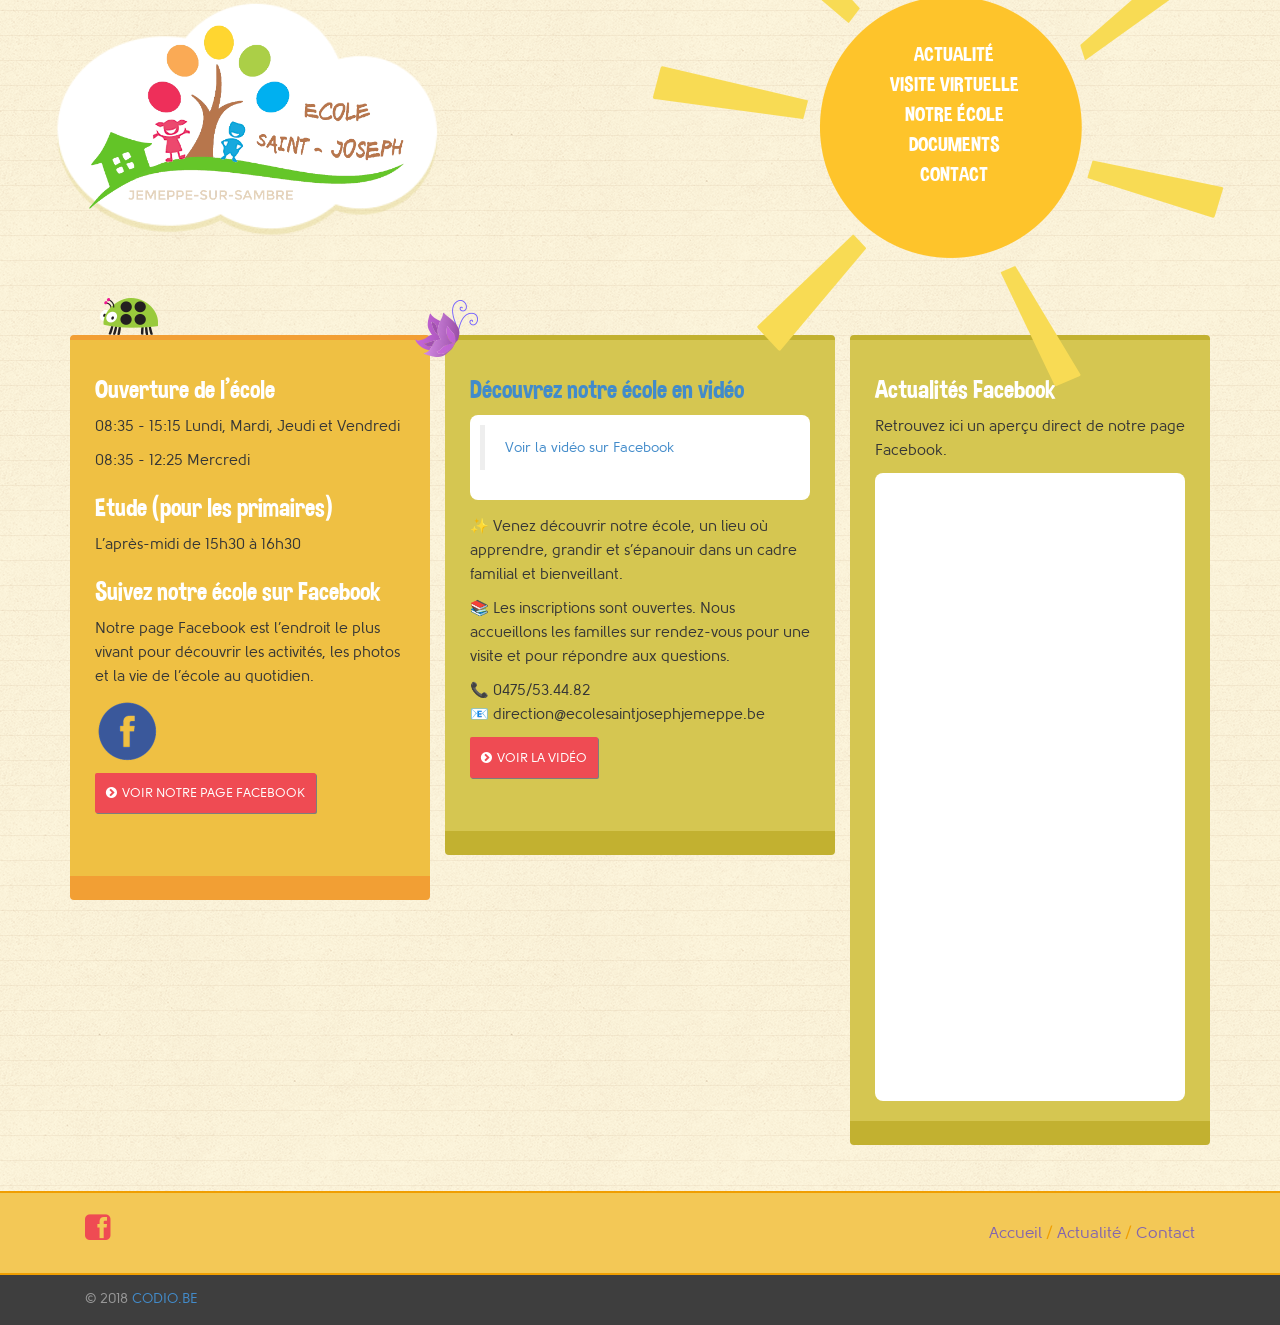
==== commit cf1007e5: "Remove extra top margin from Facebook news block" ====
--- a/index.html
+++ b/index.html
@@ -310,7 +310,7 @@
 					<p>📞 0475/53.44.82<br>📧 direction@ecolesaintjosephjemeppe.be</p>
 					<a href="https://www.facebook.com/reel/1337547268477914/" class="button red" target="_blank" rel="noopener"><span></span>VOIR LA VIDÉO</a>
 				</div>
-				<div class="col-lg-6 col-sm-6 col-xs-12" style="min-height: 490px; margin-top: 20px;">
+				<div class="col-lg-6 col-sm-6 col-xs-12" style="min-height: 490px;">
 					<div id="col-green" style="padding-bottom: 20px;">
 						<h2>Actualités Facebook</h2>
 						<p>Retrouvez ici un aperçu direct de notre page Facebook.</p>
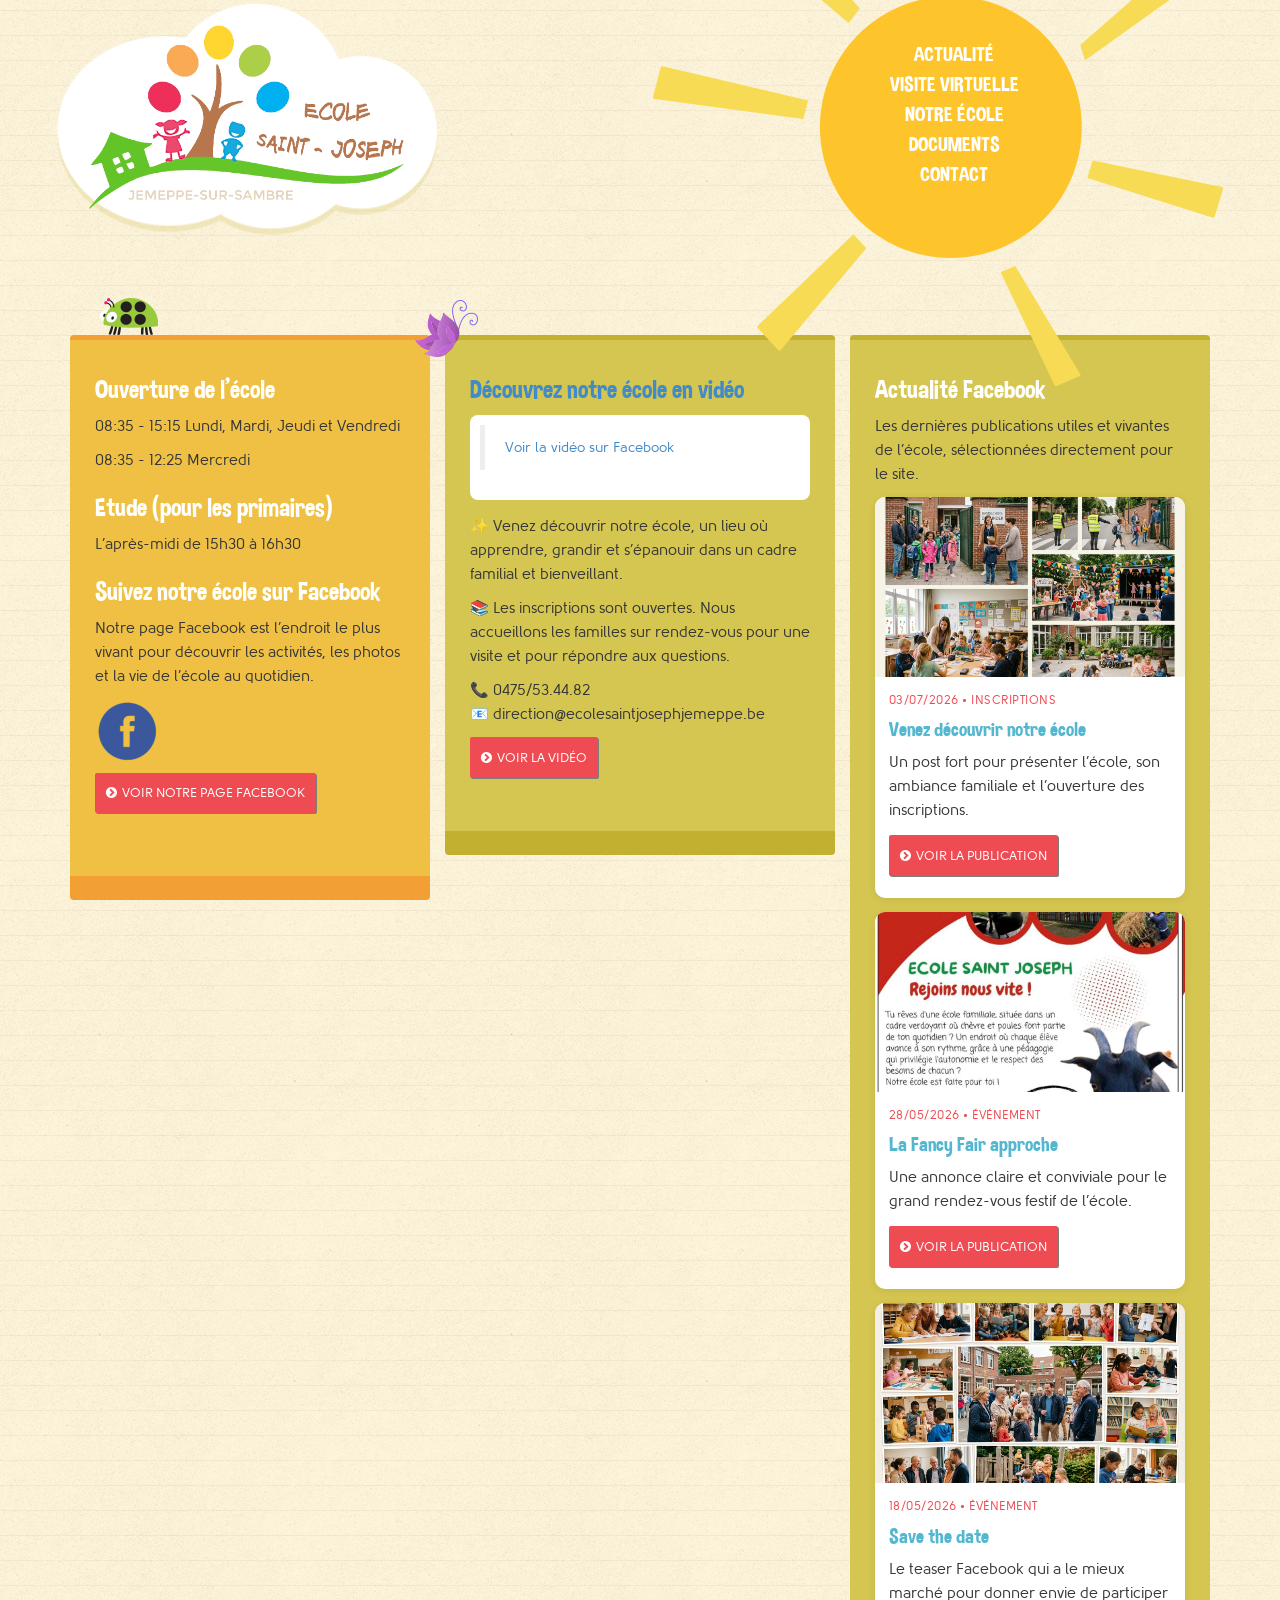
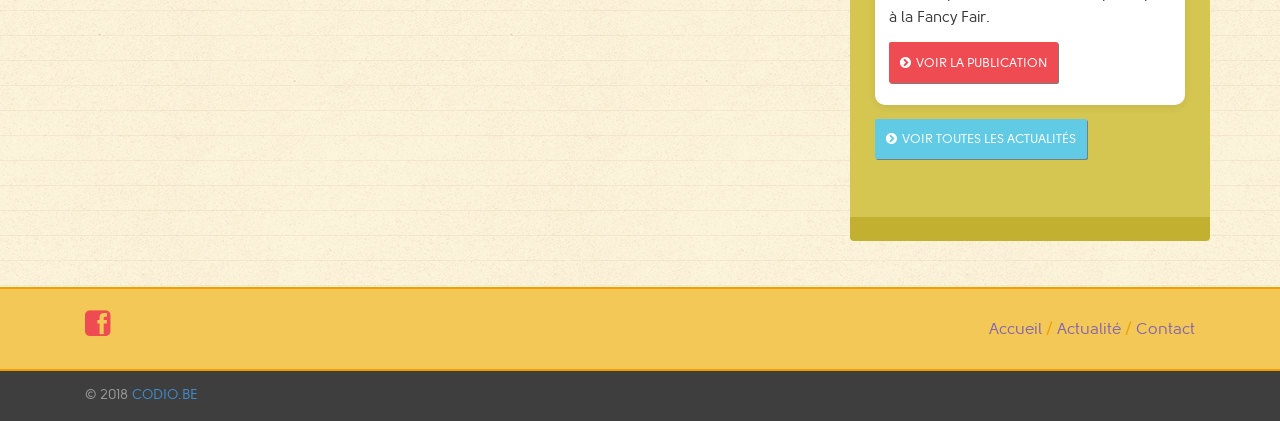
==== commit 4b3f8172: "Replace Facebook page plugin with curated news" ====
--- a/index.html
+++ b/index.html
@@ -117,7 +117,7 @@
 									<li th:classappend="${node.contains(page) ? 'active' : ''}"><a th:href="@{~/}" th:text="${node.object.title}">About</a></li>
 								</th:block-->
 								
-									<li><a href="2024/index.html">Actualité</a></li>
+									<li><a href="2026/index.html">Actualité</a></li>
 								
 							
 
@@ -312,11 +312,38 @@
 				</div>
 				<div class="col-lg-6 col-sm-6 col-xs-12" style="min-height: 490px;">
 					<div id="col-green" style="padding-bottom: 20px;">
-						<h2>Actualités Facebook</h2>
-						<p>Retrouvez ici un aperçu direct de notre page Facebook.</p>
-						<div style="background: #fff; padding: 10px; border-radius: 8px;">
-							<iframe title="Page Facebook de l'école" src="https://www.facebook.com/plugins/page.php?href=https%3A%2F%2Fwww.facebook.com%2F61579439886113&tabs=timeline&width=500&height=600&small_header=false&adapt_container_width=true&hide_cover=false&show_facepile=false" width="100%" height="600" style="border:none;overflow:hidden;max-width:100%;" scrolling="no" frameborder="0" allowfullscreen="true" allow="autoplay; clipboard-write; encrypted-media; picture-in-picture; web-share"></iframe>
+						<h2>Actualité Facebook</h2>
+						<p>Les dernières publications utiles et vivantes de l’école, sélectionnées directement pour le site.</p>
+						<div style="display:flex; flex-direction:column; gap:14px;">
+							<div style="background:#fff; border-radius:10px; overflow:hidden; box-shadow:0 2px 8px rgba(0,0,0,.08);">
+								<img src="media/actualites-collage-1.jpg" alt="Découvrez notre école" style="width:100%; height:180px; object-fit:cover; display:block;">
+								<div style="padding:14px; color:#363636;">
+									<p style="margin:0 0 6px; color:#ef4b53; font-size:12px; text-transform:uppercase; letter-spacing:.04em;">03/07/2026 • Inscriptions</p>
+									<h3 style="margin:0 0 8px; font:22px 'dimboregular', 'Fira Sans', sans-serif; color:#52b7cf;">Venez découvrir notre école</h3>
+									<p style="margin:0 0 12px;">Un post fort pour présenter l’école, son ambiance familiale et l’ouverture des inscriptions.</p>
+									<a href="https://www.facebook.com/reel/1337547268477914/" target="_blank" rel="noopener" class="button red" style="display:inline-block; margin-bottom:0;"><span></span>VOIR LA PUBLICATION</a>
+								</div>
+							</div>
+							<div style="background:#fff; border-radius:10px; overflow:hidden; box-shadow:0 2px 8px rgba(0,0,0,.08);">
+								<img src="media/6cc60887-95e2-453f-a2cd-3ffebf6ab356" alt="Fancy Fair" style="width:100%; height:180px; object-fit:cover; display:block;">
+								<div style="padding:14px; color:#363636;">
+									<p style="margin:0 0 6px; color:#ef4b53; font-size:12px; text-transform:uppercase; letter-spacing:.04em;">28/05/2026 • Événement</p>
+									<h3 style="margin:0 0 8px; font:22px 'dimboregular', 'Fira Sans', sans-serif; color:#52b7cf;">La Fancy Fair approche</h3>
+									<p style="margin:0 0 12px;">Une annonce claire et conviviale pour le grand rendez-vous festif de l’école.</p>
+									<a href="https://www.facebook.com/permalink.php?story_fbid=pfbid0J3B47JzNESFEYFuBNykyiv7Gt23zPin8SEe6S6QJRcjZ28ZhT8AswU2B2qVE8MV7l&id=61579439886113" target="_blank" rel="noopener" class="button red" style="display:inline-block; margin-bottom:0;"><span></span>VOIR LA PUBLICATION</a>
+								</div>
+							</div>
+							<div style="background:#fff; border-radius:10px; overflow:hidden; box-shadow:0 2px 8px rgba(0,0,0,.08);">
+								<img src="media/actualites-collage-2.jpg" alt="Save the date Fancy Fair" style="width:100%; height:180px; object-fit:cover; display:block;">
+								<div style="padding:14px; color:#363636;">
+									<p style="margin:0 0 6px; color:#ef4b53; font-size:12px; text-transform:uppercase; letter-spacing:.04em;">18/05/2026 • Événement</p>
+									<h3 style="margin:0 0 8px; font:22px 'dimboregular', 'Fira Sans', sans-serif; color:#52b7cf;">Save the date</h3>
+									<p style="margin:0 0 12px;">Le teaser Facebook qui a le mieux marché pour donner envie de participer à la Fancy Fair.</p>
+									<a href="https://www.facebook.com/reel/1572457954396396/" target="_blank" rel="noopener" class="button red" style="display:inline-block; margin-bottom:0;"><span></span>VOIR LA PUBLICATION</a>
+								</div>
+							</div>
 						</div>
+						<p style="margin-top:14px;"><a href="2026/index.html" class="button blue"><span></span>VOIR TOUTES LES ACTUALITÉS</a></p>
 					</div>
 				</div>
 				</div></div></section>
@@ -346,6 +373,4 @@
 			</div>
 		</footer>
 
-		<div id="fb-root"></div>
-		<script async defer crossorigin="anonymous" src="https://connect.facebook.net/fr_FR/sdk.js#xfbml=1&version=v25.0"></script>
 </body></html>
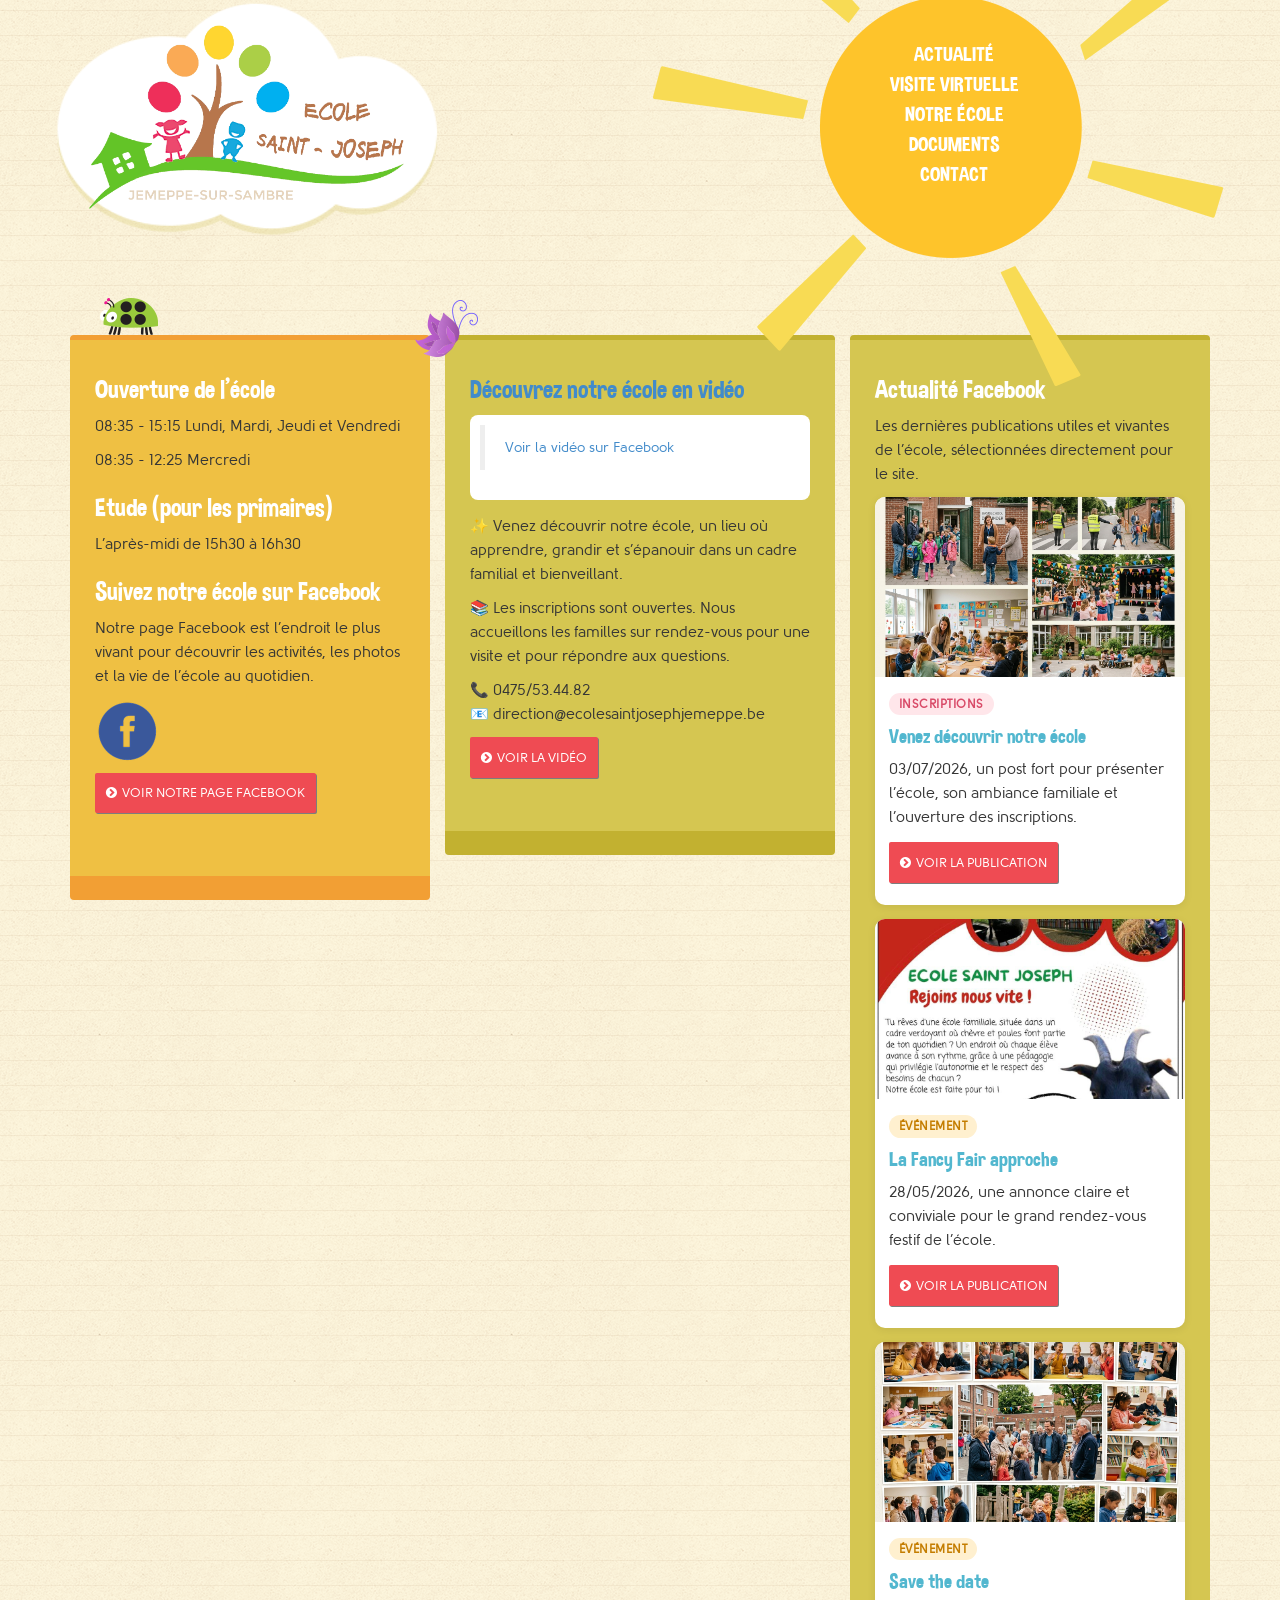
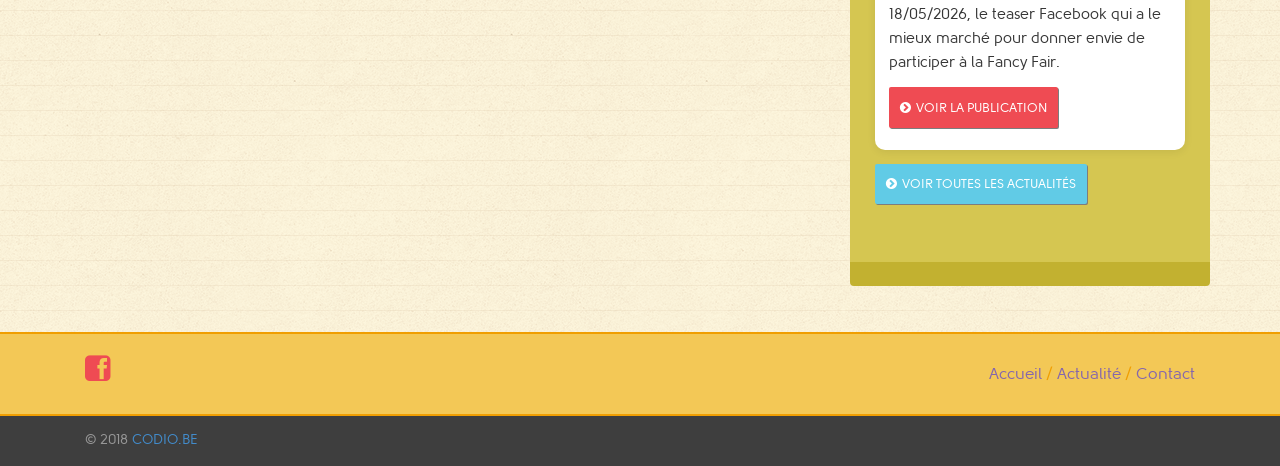
==== commit e34ee6bf: "Polish curated news layout" ====
--- a/index.html
+++ b/index.html
@@ -314,31 +314,31 @@
 					<div id="col-green" style="padding-bottom: 20px;">
 						<h2>Actualité Facebook</h2>
 						<p>Les dernières publications utiles et vivantes de l’école, sélectionnées directement pour le site.</p>
-						<div style="display:flex; flex-direction:column; gap:14px;">
-							<div style="background:#fff; border-radius:10px; overflow:hidden; box-shadow:0 2px 8px rgba(0,0,0,.08);">
-								<img src="media/actualites-collage-1.jpg" alt="Découvrez notre école" style="width:100%; height:180px; object-fit:cover; display:block;">
-								<div style="padding:14px; color:#363636;">
-									<p style="margin:0 0 6px; color:#ef4b53; font-size:12px; text-transform:uppercase; letter-spacing:.04em;">03/07/2026 • Inscriptions</p>
-									<h3 style="margin:0 0 8px; font:22px 'dimboregular', 'Fira Sans', sans-serif; color:#52b7cf;">Venez découvrir notre école</h3>
-									<p style="margin:0 0 12px;">Un post fort pour présenter l’école, son ambiance familiale et l’ouverture des inscriptions.</p>
+						<div class="home-news-stack">
+							<div class="home-news-card">
+								<img src="media/actualites-collage-1.jpg" alt="Découvrez notre école">
+								<div class="home-news-card-body">
+									<span class="news-badge news-badge-inscriptions">Inscriptions</span>
+									<h3>Venez découvrir notre école</h3>
+									<p>03/07/2026, un post fort pour présenter l’école, son ambiance familiale et l’ouverture des inscriptions.</p>
 									<a href="https://www.facebook.com/reel/1337547268477914/" target="_blank" rel="noopener" class="button red" style="display:inline-block; margin-bottom:0;"><span></span>VOIR LA PUBLICATION</a>
 								</div>
 							</div>
-							<div style="background:#fff; border-radius:10px; overflow:hidden; box-shadow:0 2px 8px rgba(0,0,0,.08);">
-								<img src="media/6cc60887-95e2-453f-a2cd-3ffebf6ab356" alt="Fancy Fair" style="width:100%; height:180px; object-fit:cover; display:block;">
-								<div style="padding:14px; color:#363636;">
-									<p style="margin:0 0 6px; color:#ef4b53; font-size:12px; text-transform:uppercase; letter-spacing:.04em;">28/05/2026 • Événement</p>
-									<h3 style="margin:0 0 8px; font:22px 'dimboregular', 'Fira Sans', sans-serif; color:#52b7cf;">La Fancy Fair approche</h3>
-									<p style="margin:0 0 12px;">Une annonce claire et conviviale pour le grand rendez-vous festif de l’école.</p>
+							<div class="home-news-card">
+								<img src="media/6cc60887-95e2-453f-a2cd-3ffebf6ab356" alt="Fancy Fair">
+								<div class="home-news-card-body">
+									<span class="news-badge news-badge-evenement">Événement</span>
+									<h3>La Fancy Fair approche</h3>
+									<p>28/05/2026, une annonce claire et conviviale pour le grand rendez-vous festif de l’école.</p>
 									<a href="https://www.facebook.com/permalink.php?story_fbid=pfbid0J3B47JzNESFEYFuBNykyiv7Gt23zPin8SEe6S6QJRcjZ28ZhT8AswU2B2qVE8MV7l&id=61579439886113" target="_blank" rel="noopener" class="button red" style="display:inline-block; margin-bottom:0;"><span></span>VOIR LA PUBLICATION</a>
 								</div>
 							</div>
-							<div style="background:#fff; border-radius:10px; overflow:hidden; box-shadow:0 2px 8px rgba(0,0,0,.08);">
-								<img src="media/actualites-collage-2.jpg" alt="Save the date Fancy Fair" style="width:100%; height:180px; object-fit:cover; display:block;">
-								<div style="padding:14px; color:#363636;">
-									<p style="margin:0 0 6px; color:#ef4b53; font-size:12px; text-transform:uppercase; letter-spacing:.04em;">18/05/2026 • Événement</p>
-									<h3 style="margin:0 0 8px; font:22px 'dimboregular', 'Fira Sans', sans-serif; color:#52b7cf;">Save the date</h3>
-									<p style="margin:0 0 12px;">Le teaser Facebook qui a le mieux marché pour donner envie de participer à la Fancy Fair.</p>
+							<div class="home-news-card">
+								<img src="media/actualites-collage-2.jpg" alt="Save the date Fancy Fair">
+								<div class="home-news-card-body">
+									<span class="news-badge news-badge-evenement">Événement</span>
+									<h3>Save the date</h3>
+									<p>18/05/2026, le teaser Facebook qui a le mieux marché pour donner envie de participer à la Fancy Fair.</p>
 									<a href="https://www.facebook.com/reel/1572457954396396/" target="_blank" rel="noopener" class="button red" style="display:inline-block; margin-bottom:0;"><span></span>VOIR LA PUBLICATION</a>
 								</div>
 							</div>
--- a/resources/css/style.css
+++ b/resources/css/style.css
@@ -1699,3 +1699,65 @@
     font-size: 40px;
     line-height: 140px;
 }
+
+.news-badge {
+    display: inline-block;
+    margin: 0 0 8px;
+    padding: 4px 10px;
+    border-radius: 999px;
+    font-size: 12px;
+    line-height: 1.2;
+    font-weight: bold;
+    letter-spacing: .04em;
+    text-transform: uppercase;
+}
+
+.news-badge-inscriptions { background: #ffe6ea; color: #d94b68; }
+.news-badge-evenement { background: #fff0cf; color: #c47d00; }
+.news-badge-vie { background: #e4f6fb; color: #2698b7; }
+.news-badge-projet { background: #e8f7e7; color: #3c9c4d; }
+.news-badge-archives { background: #ece8ff; color: #7056c7; }
+
+.news-card h2 a {
+    color: inherit;
+    text-decoration: none;
+}
+
+.news-card h2 a:hover {
+    color: #ef4b53;
+}
+
+.home-news-stack {
+    display: flex;
+    flex-direction: column;
+    gap: 14px;
+}
+
+.home-news-card {
+    background: #fff;
+    border-radius: 10px;
+    overflow: hidden;
+    box-shadow: 0 2px 8px rgba(0,0,0,.08);
+}
+
+.home-news-card img {
+    width: 100%;
+    height: 180px;
+    object-fit: cover;
+    display: block;
+}
+
+.home-news-card-body {
+    padding: 14px;
+    color: #363636;
+}
+
+.home-news-card-body h3 {
+    margin: 0 0 8px;
+    font: 22px 'dimboregular', 'Fira Sans', sans-serif;
+    color: #52b7cf;
+}
+
+.home-news-card-body p {
+    margin: 0 0 12px;
+}
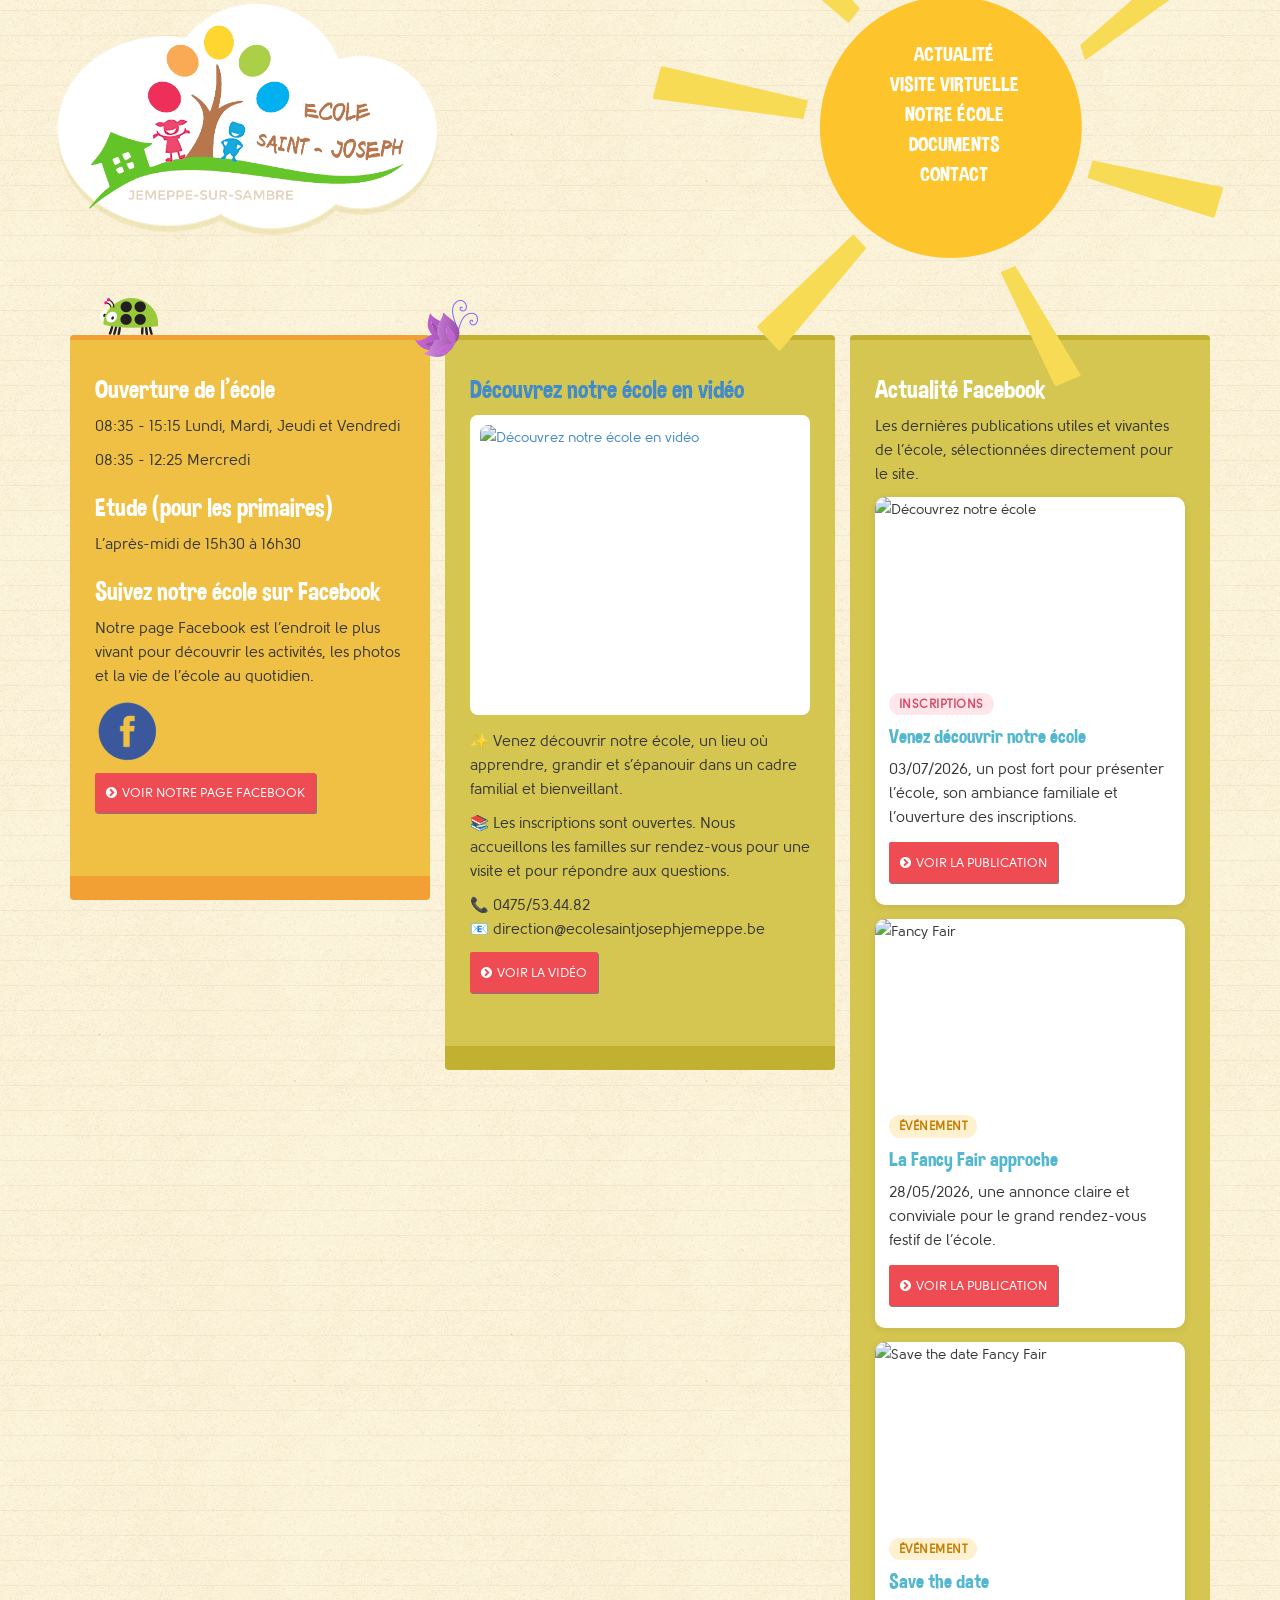
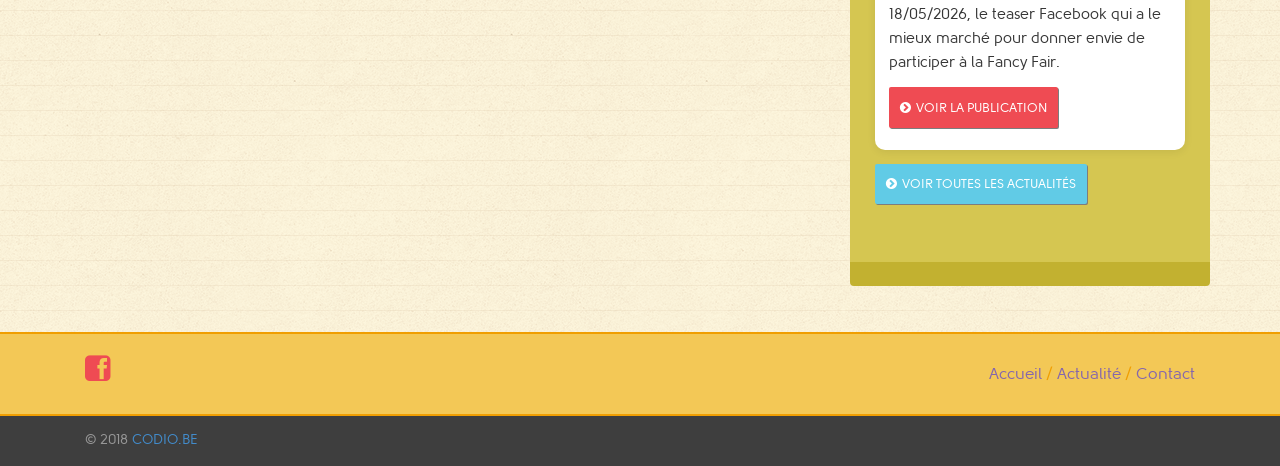
==== commit 97ea866e: "Use real post media in curated news" ====
--- a/index.html
+++ b/index.html
@@ -299,11 +299,9 @@
 					<div id="butterfly"></div>
 					<h2><a href="https://www.facebook.com/reel/1337547268477914/" target="_blank" rel="noopener">Découvrez notre école en vidéo</a></h2>
 					<div style="background: #fff; padding: 10px; border-radius: 8px; margin-bottom: 15px;">
-						<div class="fb-video" data-href="https://www.facebook.com/61579439886113/videos/-venez-d%C3%A9couvrir-notre-%C3%A9cole-un-lieu-o%C3%B9-apprendre-grandir-et-s%C3%A9panouir-dans-un-c/1337547268477914/" data-width="500" data-show-text="false">
-							<blockquote cite="https://www.facebook.com/reel/1337547268477914/" class="fb-xfbml-parse-ignore">
-								<a href="https://www.facebook.com/reel/1337547268477914/" target="_blank" rel="noopener">Voir la vidéo sur Facebook</a>
-							</blockquote>
-						</div>
+						<a class="video-preview-link" href="https://www.facebook.com/reel/1337547268477914/" target="_blank" rel="noopener">
+							<img src="https://scontent-bru2-1.xx.fbcdn.net/v/t15.5256-10/737383805_3607983109353260_5919891861151501637_n.jpg?stp=dst-jpg_tt6&cstp=mx1920x1080&ctp=s960x960&_nc_cat=104&ccb=1-7&_nc_sid=50ce42&_nc_ohc=MKI1FUj7yVMQ7kNvwEq21SQ&_nc_oc=Adowj_5VgIPWlInq_Qj27EZGFcfWabLDSlhcP0PTWUay13KQ-UQkMbUsZK7PbH8AliYkiO_kvlJUC12i1hVgYjpK&_nc_zt=23&_nc_ht=scontent-bru2-1.xx&_nc_gid=xxXWDBeUq7zhjVVhm-BN3Q&_nc_ss=7b2a8&oh=00_AQAhNKGm4QGGY4ylVbolSOxZjMux15ztlVYaDixHDhOUEw&oe=6A654A32" alt="Découvrez notre école en vidéo">
+						</a>
 					</div>
 					<p>✨ Venez découvrir notre école, un lieu où apprendre, grandir et s’épanouir dans un cadre familial et bienveillant.</p>
 					<p>📚 Les inscriptions sont ouvertes. Nous accueillons les familles sur rendez-vous pour une visite et pour répondre aux questions.</p>
@@ -316,7 +314,7 @@
 						<p>Les dernières publications utiles et vivantes de l’école, sélectionnées directement pour le site.</p>
 						<div class="home-news-stack">
 							<div class="home-news-card">
-								<img src="media/actualites-collage-1.jpg" alt="Découvrez notre école">
+								<img src="https://scontent-bru2-1.xx.fbcdn.net/v/t15.5256-10/737383805_3607983109353260_5919891861151501637_n.jpg?stp=dst-jpg_tt6&cstp=mx1920x1080&ctp=s960x960&_nc_cat=104&ccb=1-7&_nc_sid=50ce42&_nc_ohc=MKI1FUj7yVMQ7kNvwEq21SQ&_nc_oc=Adowj_5VgIPWlInq_Qj27EZGFcfWabLDSlhcP0PTWUay13KQ-UQkMbUsZK7PbH8AliYkiO_kvlJUC12i1hVgYjpK&_nc_zt=23&_nc_ht=scontent-bru2-1.xx&_nc_gid=xxXWDBeUq7zhjVVhm-BN3Q&_nc_ss=7b2a8&oh=00_AQAhNKGm4QGGY4ylVbolSOxZjMux15ztlVYaDixHDhOUEw&oe=6A654A32" alt="Découvrez notre école">
 								<div class="home-news-card-body">
 									<span class="news-badge news-badge-inscriptions">Inscriptions</span>
 									<h3>Venez découvrir notre école</h3>
@@ -325,7 +323,7 @@
 								</div>
 							</div>
 							<div class="home-news-card">
-								<img src="media/6cc60887-95e2-453f-a2cd-3ffebf6ab356" alt="Fancy Fair">
+								<img src="https://scontent-bru2-1.xx.fbcdn.net/v/t39.30808-6/710126910_122114218226981329_727707651117750685_n.jpg?stp=dst-jpg_tt6&cstp=mx1024x1536&ctp=s1024x1536&_nc_cat=106&ccb=1-7&_nc_sid=833d8c&_nc_ohc=rYGK17RH93IQ7kNvwFpxv9g&_nc_oc=Adq1Hd0gi1CfPXBj5J6o1S2P0fbKcFHCLLe5aJk23WL3nc0NBVgfUX0Zs83VeXf8M375CP5sU4FDVsprRlu3qr4h&_nc_zt=23&_nc_ht=scontent-bru2-1.xx&_nc_gid=QtoQQRbVbFfPKv6oponMMw&_nc_ss=7b2a8&oh=00_AQA9WQFxNJgCLUI79CTqmMT0TUP7NidrrfLBlDj8jXidTQ&oe=6A657114" alt="Fancy Fair">
 								<div class="home-news-card-body">
 									<span class="news-badge news-badge-evenement">Événement</span>
 									<h3>La Fancy Fair approche</h3>
@@ -334,7 +332,7 @@
 								</div>
 							</div>
 							<div class="home-news-card">
-								<img src="media/actualites-collage-2.jpg" alt="Save the date Fancy Fair">
+								<img src="https://scontent-bru2-1.xx.fbcdn.net/v/t15.5256-10/703316286_1669108207744190_4167135324441348820_n.jpg?stp=dst-jpg_tt6&cstp=mx1080x1920&ctp=s960x960&_nc_cat=103&ccb=1-7&_nc_sid=50ce42&_nc_ohc=sx3MGrHGs00Q7kNvwGPKvDp&_nc_oc=AdoFN5iBWuUUm2VCrHggFIzOBDoRZZO2szFgTswrpVtGaZOGyev0CpkuaW9_sAE8tVnh2IBqFZfxj-aW9YBfyuAR&_nc_zt=23&_nc_ht=scontent-bru2-1.xx&_nc_gid=QtoQQRbVbFfPKv6oponMMw&_nc_ss=7b2a8&oh=00_AQARhblPMljyXOtr3555bVHoSBzow9fQbyuwuA2urlO5KQ&oe=6A655E10" alt="Save the date Fancy Fair">
 								<div class="home-news-card-body">
 									<span class="news-badge news-badge-evenement">Événement</span>
 									<h3>Save the date</h3>
--- a/resources/css/style.css
+++ b/resources/css/style.css
@@ -1718,8 +1718,12 @@
 .news-badge-projet { background: #e8f7e7; color: #3c9c4d; }
 .news-badge-archives { background: #ece8ff; color: #7056c7; }
 
+.news-card h2 {
+    color: #52b7cf;
+}
+
 .news-card h2 a {
-    color: inherit;
+    color: #52b7cf;
     text-decoration: none;
 }
 
@@ -1740,7 +1744,8 @@
     box-shadow: 0 2px 8px rgba(0,0,0,.08);
 }
 
-.home-news-card img {
+.home-news-card img,
+.news-card img {
     width: 100%;
     height: 180px;
     object-fit: cover;
@@ -1761,3 +1766,29 @@
 .home-news-card-body p {
     margin: 0 0 12px;
 }
+
+.news-thumb-placeholder {
+    width: 100%;
+    height: 180px;
+    display: flex;
+    align-items: center;
+    justify-content: center;
+    background: linear-gradient(135deg, #61cbe6 0%, #7c60d8 100%);
+    color: #fff;
+    font: 38px 'dimboregular', 'Fira Sans', sans-serif;
+    letter-spacing: .04em;
+    text-transform: uppercase;
+}
+
+.video-preview-link {
+    display: block;
+    border-radius: 8px;
+    overflow: hidden;
+}
+
+.video-preview-link img {
+    width: 100%;
+    height: 280px;
+    object-fit: cover;
+    display: block;
+}
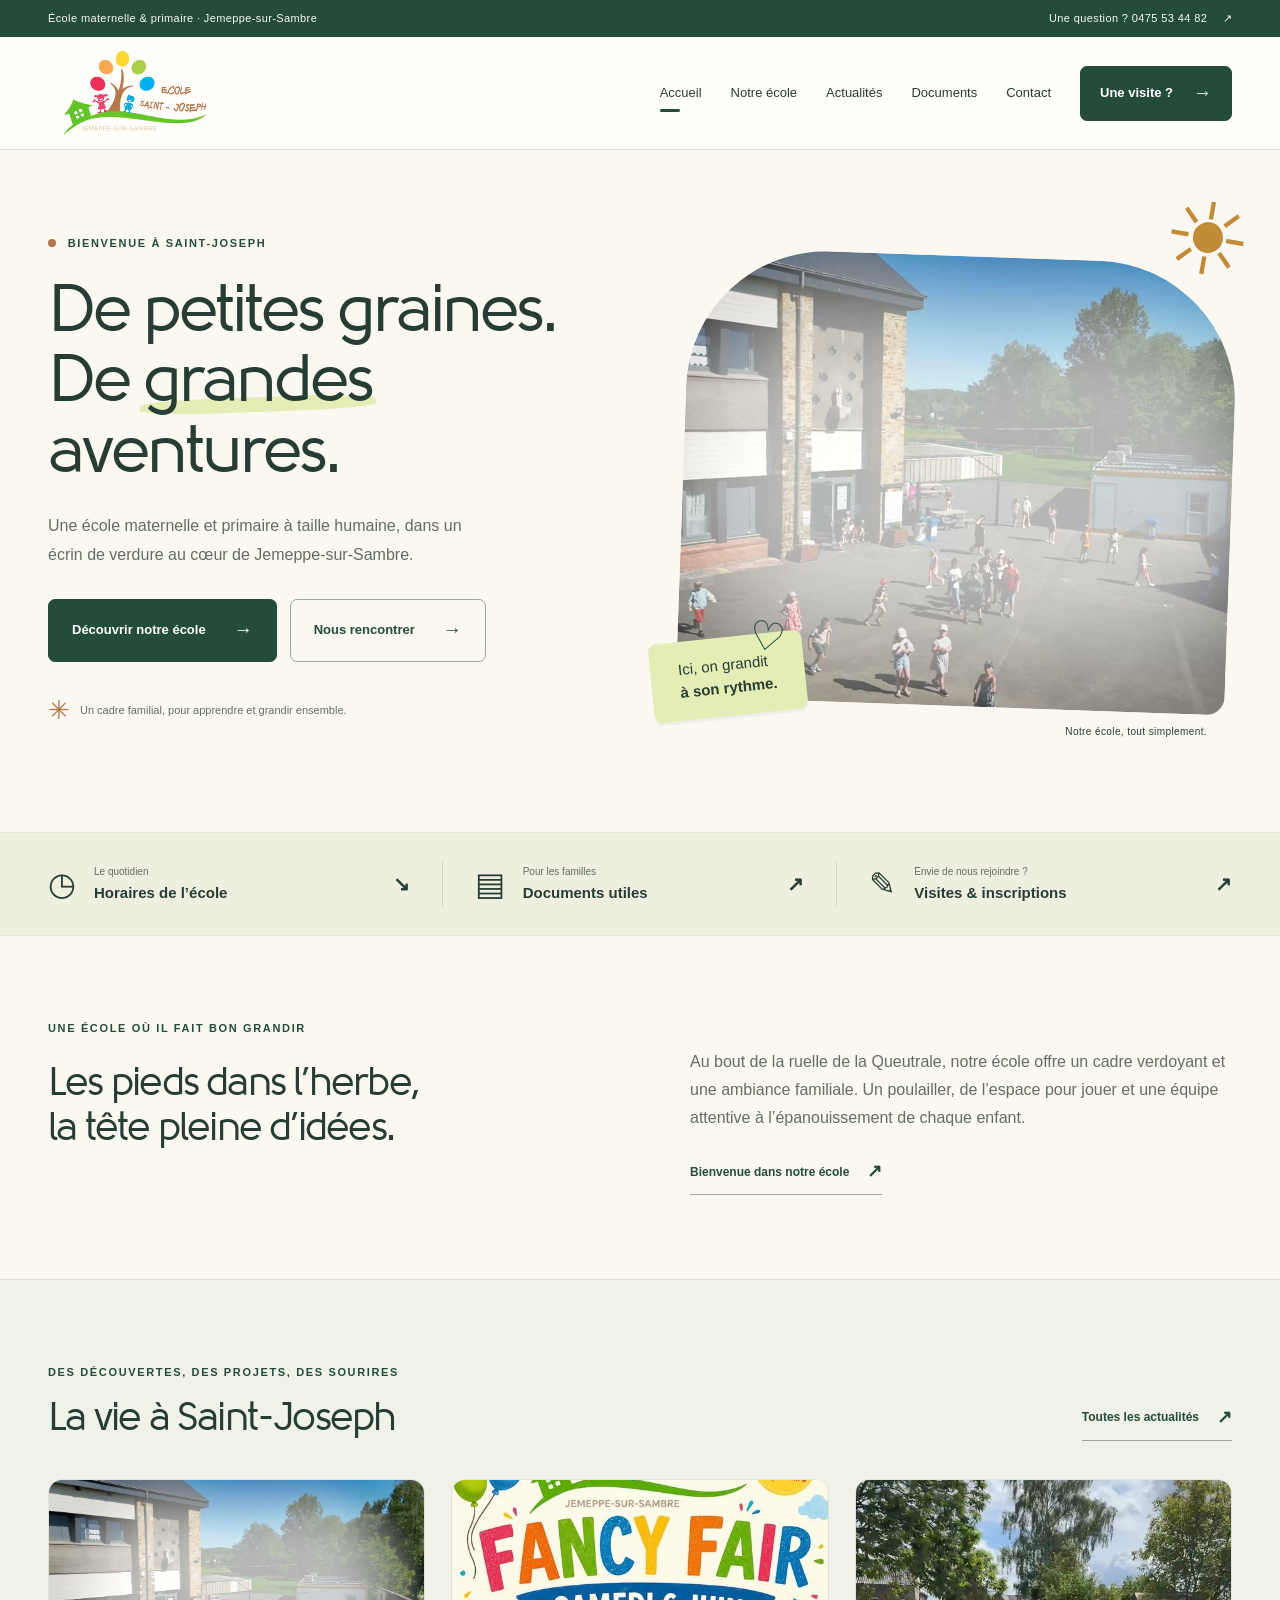
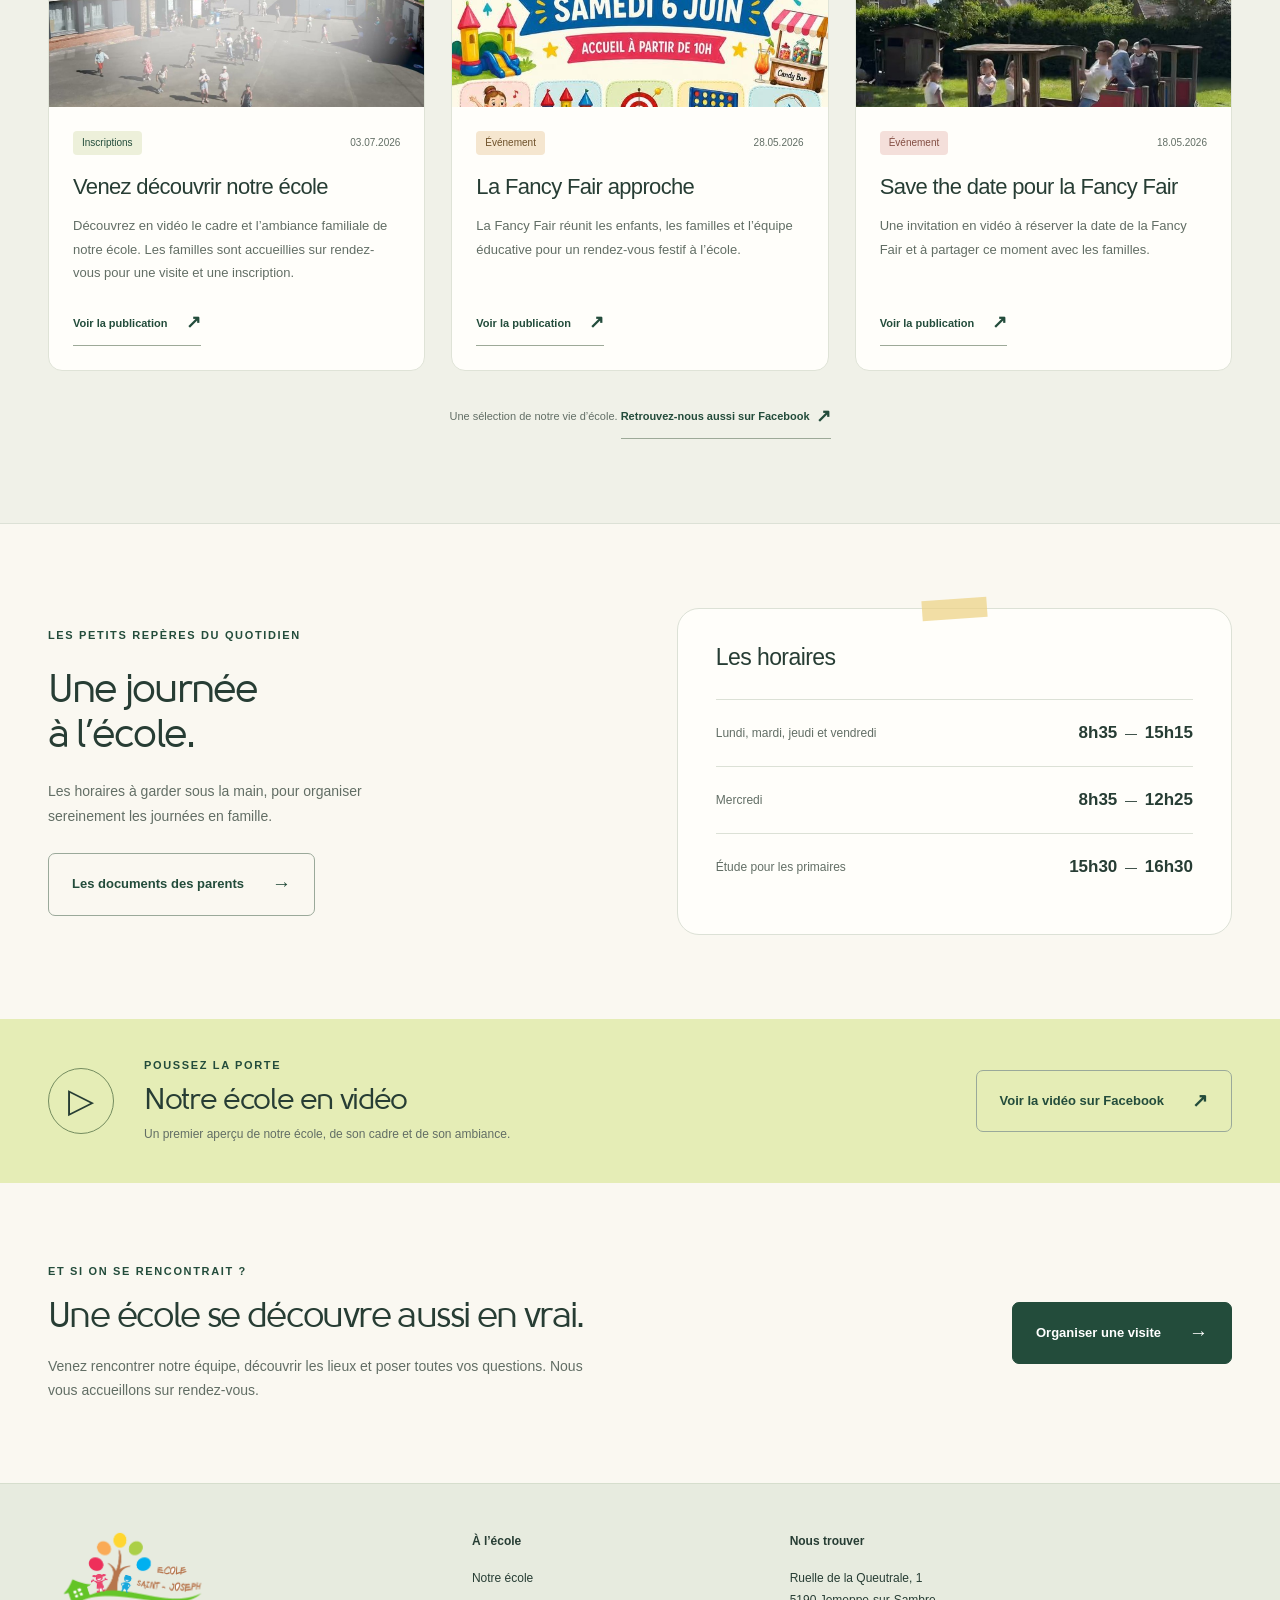
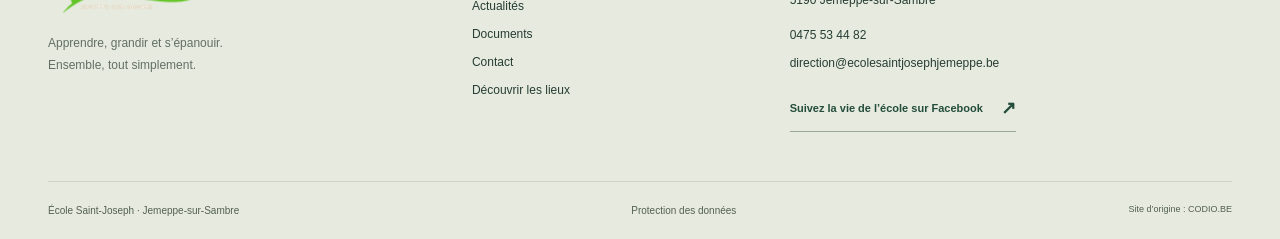
==== commit cff7eac0: "Refonte du site de l’école et correction des liens" ====
--- a/index.html
+++ b/index.html
@@ -1,374 +1,20 @@
-<!DOCTYPE html><html xmlns="http://www.w3.org/1999/xhtml" lang="fr"><head>
-		<meta charset="utf-8">
-		<meta http-equiv="X-UA-Compatible" content="IE=edge">
-		<meta name="viewport" content="width=device-width, initial-scale=1.0">
-		<meta name="description" content="">
-		<meta name="author" content="">
-		<title>Ecole Saint-Joseph Jemeppe-Sur-Sambre</title>
-		  
-		<link rel="alternate" type="application/atom+xml" title="Ecole Saint-Joseph Jemeppe-Sur-Sambre" href="feed/atom.xml">
-		<link rel="alternate" type="application/rss+xml" title="Ecole Saint-Joseph Jemeppe-Sur-Sambre" href="feed/rss.xml">
-		<link rel="stylesheet" href="resources/css/sticky-footer-navbar.css">
-		<link rel="stylesheet" href="resources/css/common.css">
-
-		<link href="resources/css/bootstrap.min.css" type="text/css" rel="stylesheet" media="screen">
-
-		<link rel="stylesheet" href="resources/css/theme.css">
-		<link rel="stylesheet" href="resources/css/jquery-ui.css">
-		<link rel="stylesheet" href="resources/css/primeui.min.css">
-
-		<link href="resources/css/style.css" type="text/css" rel="stylesheet" media="screen">
-		<link href="resources/css/font-awesome.css" type="text/css" rel="stylesheet" media="screen">
-		<link href="resources/css/font-awesome-4.7.css" type="text/css" rel="stylesheet" media="screen">
-
-		<link href="resources/css/google-fonts.css" rel="stylesheet" type="text/css">
-
-		<script src="resources/js/modernizr.js"></script>
-		<script src="resources/js/respond.js"></script>
-
-		<script src="resources/js/jquery-1.10.1.min.js"></script>
-		<script src="resources/js/bootstrap.min.js"></script>
-
-		<script src="resources/js/custom.js"></script>
-		<script src="resources/js/jquery.prettyPhoto.js"></script>
-
-		<script src="resources/js/jquery-ui.js"></script>
-		<script src="resources/js/primeui.min.js"></script>
-
-		  
-		  
-		<!--[if lt IE 9]>
-		
-		<![endif]-->
-		<script src="resources/lib/jsrender.min.js"></script>
-		<script src="resources/lib/jquery.lazyload.min.js"></script>
-
-
-
-
-		<!-- carousel stylesheet - you don't need to include it if you are using the ticker only in the page
-             or if you are using the plugin inside Umbra theme-->
-		<link href="resources/css/carousel.min.css" rel="stylesheet">
-
-		<!-- main stylesheet -->
-		<link href="resources/css/webticker.min.css" rel="stylesheet">
-
-		<!--  RTL stylesheet -->
-		<link href="resources/css/webticker.rtl.min.css" rel="stylesheet">
-
-		<!-- theme stylesheet-->
-		<link href="resources/css/webticker.umbratheme.min.css" rel="stylesheet">
-		<!--UMBRA WEBTICKER AND CAROUSEL / END-->
-
-		<!-- Demo main style - you dont need to include it-->
-		<!--link th:href="@{~/resources/css/stylesheet.css}" rel="stylesheet" /-->
-
-
-		<!-- particles - you dont need to include it -->
-		<script src="resources/js/particles.min.js"></script>
-
-
-
-
-		  
-		
-	</head>
-	<body>
-	<div class="container" id="wrapper">
-
-		<header>
-				<a href="index.html" class="logo">
-					<img src="resources/images/logo-esj.png" alt="">
-				</a>
-				<nav role="navigation">
-					<!-- Brand and toggle get grouped for better mobile display -->
-					<div class="navbar-header">
-						<button type="button" class="navbar-toggle" data-toggle="collapse" data-target=".navbar-ex1-collapse">
-							<span class="sr-only">Toggle navigation</span>
-							<span class="fa"></span>
-						</button>
-					</div>
-
-					<!-- Collect the nav links, forms, and other content for toggling -->
-					<div class="collapse navbar-collapse navbar-ex1-collapse">
-
-						<ul>
-						
-							
-								<!--th:block th:if="${iter.index == 0}">
-									<li th:classappend="${node.contains(page) ? 'active' : ''}"><a th:href="@{~/}" th:text="${node.object.title}">About</a></li>
-								</th:block-->
-								
-							
-
-							<!--th:block th:with="pages=${#pages.getChildren(node.getObject())}">
-							<li th:if="${pages.size() > 0}" class="has-children">
-								<a href="#">Menu</a>
-								<ul class="children">
-									<th:block th:each="child, row : ${#pages.getChildren(node.getObject())}">
-									<li><a th:href="@{~/__${child.code}__}" th:text="${child.title}">About</a></li>
-									</th:block>
-								</ul>
-							</li>
-							</th:block-->
-						
-							
-								<!--th:block th:if="${iter.index == 0}">
-									<li th:classappend="${node.contains(page) ? 'active' : ''}"><a th:href="@{~/}" th:text="${node.object.title}">About</a></li>
-								</th:block-->
-								
-									<li><a href="2026/index.html">Actualité</a></li>
-								
-							
-
-							<!--th:block th:with="pages=${#pages.getChildren(node.getObject())}">
-							<li th:if="${pages.size() > 0}" class="has-children">
-								<a href="#">Menu</a>
-								<ul class="children">
-									<th:block th:each="child, row : ${#pages.getChildren(node.getObject())}">
-									<li><a th:href="@{~/__${child.code}__}" th:text="${child.title}">About</a></li>
-									</th:block>
-								</ul>
-							</li>
-							</th:block-->
-						
-							
-								<!--th:block th:if="${iter.index == 0}">
-									<li th:classappend="${node.contains(page) ? 'active' : ''}"><a th:href="@{~/}" th:text="${node.object.title}">About</a></li>
-								</th:block-->
-								
-									<li><a href="gallery/index.html">Visite virtuelle</a></li>
-								
-							
-
-							<!--th:block th:with="pages=${#pages.getChildren(node.getObject())}">
-							<li th:if="${pages.size() > 0}" class="has-children">
-								<a href="#">Menu</a>
-								<ul class="children">
-									<th:block th:each="child, row : ${#pages.getChildren(node.getObject())}">
-									<li><a th:href="@{~/__${child.code}__}" th:text="${child.title}">About</a></li>
-									</th:block>
-								</ul>
-							</li>
-							</th:block-->
-						
-							
-								<!--th:block th:if="${iter.index == 0}">
-									<li th:classappend="${node.contains(page) ? 'active' : ''}"><a th:href="@{~/}" th:text="${node.object.title}">About</a></li>
-								</th:block-->
-								
-									<li><a href="Notre-école/index.html">Notre école</a></li>
-								
-							
-
-							<!--th:block th:with="pages=${#pages.getChildren(node.getObject())}">
-							<li th:if="${pages.size() > 0}" class="has-children">
-								<a href="#">Menu</a>
-								<ul class="children">
-									<th:block th:each="child, row : ${#pages.getChildren(node.getObject())}">
-									<li><a th:href="@{~/__${child.code}__}" th:text="${child.title}">About</a></li>
-									</th:block>
-								</ul>
-							</li>
-							</th:block-->
-						
-							
-								<!--th:block th:if="${iter.index == 0}">
-									<li th:classappend="${node.contains(page) ? 'active' : ''}"><a th:href="@{~/}" th:text="${node.object.title}">About</a></li>
-								</th:block-->
-								
-									<li><a href="Documents/index.html">Documents</a></li>
-								
-							
-
-							<!--th:block th:with="pages=${#pages.getChildren(node.getObject())}">
-							<li th:if="${pages.size() > 0}" class="has-children">
-								<a href="#">Menu</a>
-								<ul class="children">
-									<th:block th:each="child, row : ${#pages.getChildren(node.getObject())}">
-									<li><a th:href="@{~/__${child.code}__}" th:text="${child.title}">About</a></li>
-									</th:block>
-								</ul>
-							</li>
-							</th:block-->
-						
-							
-								<!--th:block th:if="${iter.index == 0}">
-									<li th:classappend="${node.contains(page) ? 'active' : ''}"><a th:href="@{~/}" th:text="${node.object.title}">About</a></li>
-								</th:block-->
-								
-									<li><a href="contact/index.html">Contact</a></li>
-								
-							
-
-							<!--th:block th:with="pages=${#pages.getChildren(node.getObject())}">
-							<li th:if="${pages.size() > 0}" class="has-children">
-								<a href="#">Menu</a>
-								<ul class="children">
-									<th:block th:each="child, row : ${#pages.getChildren(node.getObject())}">
-									<li><a th:href="@{~/__${child.code}__}" th:text="${child.title}">About</a></li>
-									</th:block>
-								</ul>
-							</li>
-							</th:block-->
-						
-						</ul>
-					</div><!-- /.navbar-collapse -->
-					<div id="sun"></div>
-
-				</nav>
-				<div class="clearfix"></div>
-
-				<div id="default"></div>
-			</header>
-
-		<!-- front page header featured area -->
-		<section id="featured">
-
-			<!-- WOWSlider -->
-			<!--div id="wowslider-container1">
-				<div class="ws_images">
-					<ul th:with="images = ${#posts.getImgSrcFromCustomValue(#posts.customValue(page,'galler'))}">
-
-						<th:block th:if="${images != null && images[0] != null}">
-							<th:block th:each="image, stat : ${images}" >
-								<li>
-									<svg class="defs-only" xmlns="http://www.w3.org/2000/svg">
-										<pattern th:id="'img' + ${stat.index}"  x="0" y="0" width="1" height="1">
-											<image  x="0" y="-16" width="100" height="100" th:attr="'xlink:href'=@{'~'+${image}}" />
-										</pattern>
-										<symbol th:id="'svgwows1_' + ${stat.index}" >
-											<path transform="scale(4)" d='M 25,60
-									   a 20,20 1 0,0 0,40
-									   h 50
-									   a 20,20 1 0,0 0,-40
-									   a 10,10 1 0,0 -15,-10
-									   a 15,15 1 0,0 -36,10
-									   z' th:attr="'fill'=${'url(#img' + stat.index + ')'}" />
-										</symbol>
-									</svg>
-
-									<div>
-										<svg th:id="'wows1_' + ${stat.index}" width="100" height="185" style="height: 450px; margin-top: -200px;">
-											<use th:attr="'xlink:href'=${'#svgwows1_' + stat.index}"/>
-										</svg>
-									</div>
-
-								</li>
-
-							</th:block>
-						</th:block>
-
-
-							<div class="clearfix"></div>
-
-					</ul>
-				</div>
-				<div class="ws_bullets">
-					<div>
-
-					</div>
-				</div>
-			</div-->
-			<!--  end WOWSlider -->
-
-		</section>
-		<!-- end front page header featured area -->
-
-		<!-- page content area -->
-		<section id="content-homepage">
-
-			<div class="col-lg-4 col-sm-4 col-xs-12">
-				<div id="col-yellow">
-					<div id="ladybug"></div>
-					<h2>Ouverture de l'école</h2>
-<p>08:35 - 15:15 Lundi, Mardi, Jeudi et Vendredi</p>
-<p>08:35 - 12:25 Mercredi</p>
-<h2>Etude (pour les primaires)</h2>
-<p>L’après-midi de 15h30 à 16h30</p>
-<h2>Suivez notre école sur Facebook</h2>
-<p>Notre page Facebook est l’endroit le plus vivant pour découvrir les activités, les photos et la vie de l’école au quotidien.</p>
-<p><a href="https://www.facebook.com/people/Ecole-Saint-Joseph-Jemeppe-sS/61579439886113/" target="_blank" rel="noopener"><img class="fr-dib fr-fil fr-draggable" src="media/f2da061f-7eb9-499d-9263-d1f1059180dd--q-dc01939cad" data-id="f2da061f-7eb9-499d-9263-d1f1059180dd" data-name="facebook2.png" style="width: 64px; height: 64px;"></a></p>
-<p><a href="https://www.facebook.com/people/Ecole-Saint-Joseph-Jemeppe-sS/61579439886113/" target="_blank" rel="noopener" class="button red"><span></span>VOIR NOTRE PAGE FACEBOOK</a></p>
-
-				</div>
-			</div>
-			<div class="col-lg-8 col-sm-8 col-xs-12">
-				<div class="row">
-				<div id="col-green" class="col-lg-6 col-sm-6 col-xs-12" style="min-height: 490px;">
-					<div id="butterfly"></div>
-					<h2><a href="https://www.facebook.com/reel/1337547268477914/" target="_blank" rel="noopener">Découvrez notre école en vidéo</a></h2>
-					<div style="background: #fff; padding: 10px; border-radius: 8px; margin-bottom: 15px;">
-						<a class="video-preview-link" href="https://www.facebook.com/reel/1337547268477914/" target="_blank" rel="noopener">
-							<img src="https://scontent-bru2-1.xx.fbcdn.net/v/t15.5256-10/737383805_3607983109353260_5919891861151501637_n.jpg?stp=dst-jpg_tt6&cstp=mx1920x1080&ctp=s960x960&_nc_cat=104&ccb=1-7&_nc_sid=50ce42&_nc_ohc=MKI1FUj7yVMQ7kNvwEq21SQ&_nc_oc=Adowj_5VgIPWlInq_Qj27EZGFcfWabLDSlhcP0PTWUay13KQ-UQkMbUsZK7PbH8AliYkiO_kvlJUC12i1hVgYjpK&_nc_zt=23&_nc_ht=scontent-bru2-1.xx&_nc_gid=xxXWDBeUq7zhjVVhm-BN3Q&_nc_ss=7b2a8&oh=00_AQAhNKGm4QGGY4ylVbolSOxZjMux15ztlVYaDixHDhOUEw&oe=6A654A32" alt="Découvrez notre école en vidéo">
-						</a>
-					</div>
-					<p>✨ Venez découvrir notre école, un lieu où apprendre, grandir et s’épanouir dans un cadre familial et bienveillant.</p>
-					<p>📚 Les inscriptions sont ouvertes. Nous accueillons les familles sur rendez-vous pour une visite et pour répondre aux questions.</p>
-					<p>📞 0475/53.44.82<br>📧 direction@ecolesaintjosephjemeppe.be</p>
-					<a href="https://www.facebook.com/reel/1337547268477914/" class="button red" target="_blank" rel="noopener"><span></span>VOIR LA VIDÉO</a>
-				</div>
-				<div class="col-lg-6 col-sm-6 col-xs-12" style="min-height: 490px;">
-					<div id="col-green" style="padding-bottom: 20px;">
-						<h2>Actualité Facebook</h2>
-						<p>Les dernières publications utiles et vivantes de l’école, sélectionnées directement pour le site.</p>
-						<div class="home-news-stack">
-							<div class="home-news-card">
-								<img src="https://scontent-bru2-1.xx.fbcdn.net/v/t15.5256-10/737383805_3607983109353260_5919891861151501637_n.jpg?stp=dst-jpg_tt6&cstp=mx1920x1080&ctp=s960x960&_nc_cat=104&ccb=1-7&_nc_sid=50ce42&_nc_ohc=MKI1FUj7yVMQ7kNvwEq21SQ&_nc_oc=Adowj_5VgIPWlInq_Qj27EZGFcfWabLDSlhcP0PTWUay13KQ-UQkMbUsZK7PbH8AliYkiO_kvlJUC12i1hVgYjpK&_nc_zt=23&_nc_ht=scontent-bru2-1.xx&_nc_gid=xxXWDBeUq7zhjVVhm-BN3Q&_nc_ss=7b2a8&oh=00_AQAhNKGm4QGGY4ylVbolSOxZjMux15ztlVYaDixHDhOUEw&oe=6A654A32" alt="Découvrez notre école">
-								<div class="home-news-card-body">
-									<span class="news-badge news-badge-inscriptions">Inscriptions</span>
-									<h3>Venez découvrir notre école</h3>
-									<p>03/07/2026, un post fort pour présenter l’école, son ambiance familiale et l’ouverture des inscriptions.</p>
-									<a href="https://www.facebook.com/reel/1337547268477914/" target="_blank" rel="noopener" class="button red" style="display:inline-block; margin-bottom:0;"><span></span>VOIR LA PUBLICATION</a>
-								</div>
-							</div>
-							<div class="home-news-card">
-								<img src="https://scontent-bru2-1.xx.fbcdn.net/v/t39.30808-6/710126910_122114218226981329_727707651117750685_n.jpg?stp=dst-jpg_tt6&cstp=mx1024x1536&ctp=s1024x1536&_nc_cat=106&ccb=1-7&_nc_sid=833d8c&_nc_ohc=rYGK17RH93IQ7kNvwFpxv9g&_nc_oc=Adq1Hd0gi1CfPXBj5J6o1S2P0fbKcFHCLLe5aJk23WL3nc0NBVgfUX0Zs83VeXf8M375CP5sU4FDVsprRlu3qr4h&_nc_zt=23&_nc_ht=scontent-bru2-1.xx&_nc_gid=QtoQQRbVbFfPKv6oponMMw&_nc_ss=7b2a8&oh=00_AQA9WQFxNJgCLUI79CTqmMT0TUP7NidrrfLBlDj8jXidTQ&oe=6A657114" alt="Fancy Fair">
-								<div class="home-news-card-body">
-									<span class="news-badge news-badge-evenement">Événement</span>
-									<h3>La Fancy Fair approche</h3>
-									<p>28/05/2026, une annonce claire et conviviale pour le grand rendez-vous festif de l’école.</p>
-									<a href="https://www.facebook.com/permalink.php?story_fbid=pfbid0J3B47JzNESFEYFuBNykyiv7Gt23zPin8SEe6S6QJRcjZ28ZhT8AswU2B2qVE8MV7l&id=61579439886113" target="_blank" rel="noopener" class="button red" style="display:inline-block; margin-bottom:0;"><span></span>VOIR LA PUBLICATION</a>
-								</div>
-							</div>
-							<div class="home-news-card">
-								<img src="https://scontent-bru2-1.xx.fbcdn.net/v/t15.5256-10/703316286_1669108207744190_4167135324441348820_n.jpg?stp=dst-jpg_tt6&cstp=mx1080x1920&ctp=s960x960&_nc_cat=103&ccb=1-7&_nc_sid=50ce42&_nc_ohc=sx3MGrHGs00Q7kNvwGPKvDp&_nc_oc=AdoFN5iBWuUUm2VCrHggFIzOBDoRZZO2szFgTswrpVtGaZOGyev0CpkuaW9_sAE8tVnh2IBqFZfxj-aW9YBfyuAR&_nc_zt=23&_nc_ht=scontent-bru2-1.xx&_nc_gid=QtoQQRbVbFfPKv6oponMMw&_nc_ss=7b2a8&oh=00_AQARhblPMljyXOtr3555bVHoSBzow9fQbyuwuA2urlO5KQ&oe=6A655E10" alt="Save the date Fancy Fair">
-								<div class="home-news-card-body">
-									<span class="news-badge news-badge-evenement">Événement</span>
-									<h3>Save the date</h3>
-									<p>18/05/2026, le teaser Facebook qui a le mieux marché pour donner envie de participer à la Fancy Fair.</p>
-									<a href="https://www.facebook.com/reel/1572457954396396/" target="_blank" rel="noopener" class="button red" style="display:inline-block; margin-bottom:0;"><span></span>VOIR LA PUBLICATION</a>
-								</div>
-							</div>
-						</div>
-						<p style="margin-top:14px;"><a href="2026/index.html" class="button blue"><span></span>VOIR TOUTES LES ACTUALITÉS</a></p>
-					</div>
-				</div>
-				</div></div></section>
-			<!-- end page content area -->
-
-
-			<div class="clearfix"></div>
-		</div>
-
-	<footer>
-			<div class="footer-menu">
-				<div class="container">
-					<div class="col-lg-6 col-md-6 col-sm-12 fa social-media">
-						<a href="https://www.facebook.com/people/Ecole-Saint-Joseph-Jemeppe-sS/61579439886113/"></a>
-					</div>
-					<div class="col-lg-6 col-md-6 col-sm-12 footer-links">
-						<a href="index.html">Accueil</a> /
-						<a href="2026">Actualité</a> /
-						<a href="contact/index.html">Contact</a>
-					</div>
-				</div>
-			</div>
-			<div class="footer-bottom">
-				<div class="container">
-					<div class="col-lg-12 col-md-12">© 2018 <a href="http://www.codio.be">CODIO.BE</a></div>
-				</div>
-			</div>
-		</footer>
-
-</body></html>+<!doctype html>
+<html lang="fr"><head><meta charset="utf-8"><meta name="viewport" content="width=device-width, initial-scale=1">
+<title>Accueil | École Saint-Joseph · Jemeppe-sur-Sambre</title><meta name="description" content="Découvrez l’école maternelle et primaire Saint-Joseph à Jemeppe-sur-Sambre : notre cadre verdoyant, la vie de l’école, les horaires et les inscriptions.">
+<meta name="theme-color" content="#234c3b"><link rel="icon" href="resources/images/logo-esj.png" type="image/png">
+<link rel="alternate" type="application/rss+xml" title="Archives de l’école" href="feed/rss.xml"><link rel="alternate" type="application/atom+xml" title="Archives de l’école" href="feed/atom.xml">
+<link rel="canonical" href="https://ecolesaintjosephjemeppe.be/">
+<link rel="stylesheet" href="resources/css/school.css"><script src="resources/js/school.js" defer></script></head>
+<body><a class="skip-link" href="#contenu">Aller au contenu</a>
+<div class="topbar"><div class="wrap"><span>École maternelle &amp; primaire · Jemeppe-sur-Sambre</span><a href="tel:+32475534482">Une question ? 0475 53 44 82 <span aria-hidden="true">↗</span></a></div></div>
+<header class="site-header"><div class="wrap header-inner"><a class="brand" href="index.html" aria-label="École Saint-Joseph — Accueil"><img src="resources/images/logo-esj.png" alt="École Saint-Joseph, Jemeppe-sur-Sambre" width="1385" height="776"></a>
+<button class="menu-toggle" type="button" aria-expanded="false" aria-controls="navigation" hidden>Menu <span aria-hidden="true">☰</span></button>
+<nav id="navigation" aria-label="Navigation principale"><a href="index.html" aria-current="page">Accueil</a><a href="Notre-école/index.html">Notre école</a><a href="2026/index.html">Actualités</a><a href="Documents/index.html">Documents</a><a href="contact/index.html">Contact</a><a class="button " href="contact/index.html">Une visite ? <span aria-hidden="true">→</span></a></nav></div></header>
+<main id="contenu"><section class="hero wrap"><div class="hero-copy"><p class="eyebrow"><span class="little-dot"></span> Bienvenue à Saint-Joseph</p><h1>De petites graines.<br>De <em>grandes</em><br>aventures.</h1><p class="lead">Une école maternelle et primaire à taille humaine, dans un écrin de verdure au cœur de Jemeppe-sur-Sambre.</p><div class="actions"><a class="button " href="Notre-école/index.html">Découvrir notre école <span aria-hidden="true">→</span></a><a class="button secondary" href="contact/index.html">Nous rencontrer <span aria-hidden="true">→</span></a></div><div class="hero-note"><span class="note-flower" aria-hidden="true">✳</span> Un cadre familial, pour apprendre et grandir ensemble.</div></div><div class="hero-visual"><span class="sun-doodle" aria-hidden="true">☀</span><figure class="school-picture"><img src="media/actualites/01.jpg" alt="La cour de l’école Saint-Joseph, ses bâtiments et ses espaces verts" width="1200" height="675"><figcaption>Un petit coin de verdure, au cœur de Jemeppe-sur-Sambre.</figcaption></figure><div class="photo-sticker"><span aria-hidden="true">♡</span> Ici, on grandit<br><strong>à son rythme.</strong></div><span class="caption-label">Notre école, tout simplement.</span></div></section>
+<section class="quick-strip"><div class="wrap quick-grid"><a href="#horaires"><span class="quick-icon" aria-hidden="true">◷</span><span><small>Le quotidien</small>Horaires de l’école</span><span aria-hidden="true">↘</span></a><a href="Documents/index.html"><span class="quick-icon" aria-hidden="true">▤</span><span><small>Pour les familles</small>Documents utiles</span><span aria-hidden="true">↗</span></a><a href="contact/index.html"><span class="quick-icon" aria-hidden="true">✎</span><span><small>Envie de nous rejoindre ?</small>Visites &amp; inscriptions</span><span aria-hidden="true">↗</span></a></div></section>
+<section class="wrap section school-story"><div><p class="eyebrow">Une école où il fait bon grandir</p><h2>Les pieds dans l’herbe,<br>la tête pleine d’idées.</h2></div><div><p>Au bout de la ruelle de la Queutrale, notre école offre un cadre verdoyant et une ambiance familiale. Un poulailler, de l’espace pour jouer et une équipe attentive à l’épanouissement de chaque enfant.</p><a class="text-link" href="Notre-école/index.html">Bienvenue dans notre école <span aria-hidden="true">↗</span></a></div></section>
+<section class="news-section"><div class="wrap section"><div class="section-heading"><div><p class="eyebrow">Des découvertes, des projets, des sourires</p><h2>La vie à Saint-Joseph</h2></div><a class="text-link" href="2026/index.html">Toutes les actualités <span aria-hidden="true">↗</span></a></div><div class="news-grid"><article class="news-card" data-category="Inscriptions"><img src="media/actualites/01.jpg" alt="" width="600" height="338" loading="lazy"><div class="news-body"><div class="news-meta"><span class="badge">Inscriptions</span><time datetime="2026-07-03">03.07.2026</time></div><h3>Venez découvrir notre école</h3><p>Découvrez en vidéo le cadre et l’ambiance familiale de notre école. Les familles sont accueillies sur rendez-vous pour une visite et une inscription.</p><a class="text-link" href="https://www.facebook.com/reel/1337547268477914/" target="_blank" rel="noopener noreferrer">Voir la publication <span aria-hidden="true">↗</span><span class="sr-only"> (nouvel onglet)</span></a></div></article><article class="news-card" data-category="Événement"><img src="media/actualites/02.jpg" alt="" width="600" height="338" loading="lazy"><div class="news-body"><div class="news-meta"><span class="badge">Événement</span><time datetime="2026-05-28">28.05.2026</time></div><h3>La Fancy Fair approche</h3><p>La Fancy Fair réunit les enfants, les familles et l’équipe éducative pour un rendez-vous festif à l’école.</p><a class="text-link" href="https://www.facebook.com/permalink.php?story_fbid=pfbid0J3B47JzNESFEYFuBNykyiv7Gt23zPin8SEe6S6QJRcjZ28ZhT8AswU2B2qVE8MV7l&amp;id=61579439886113" target="_blank" rel="noopener noreferrer">Voir la publication <span aria-hidden="true">↗</span><span class="sr-only"> (nouvel onglet)</span></a></div></article><article class="news-card" data-category="Événement"><img src="media/actualites/03.jpg" alt="" width="600" height="338" loading="lazy"><div class="news-body"><div class="news-meta"><span class="badge">Événement</span><time datetime="2026-05-18">18.05.2026</time></div><h3>Save the date pour la Fancy Fair</h3><p>Une invitation en vidéo à réserver la date de la Fancy Fair et à partager ce moment avec les familles.</p><a class="text-link" href="https://www.facebook.com/reel/1572457954396396/" target="_blank" rel="noopener noreferrer">Voir la publication <span aria-hidden="true">↗</span><span class="sr-only"> (nouvel onglet)</span></a></div></article></div><p class="section-footnote">Une sélection de notre vie d’école. <a class="text-link" href="https://www.facebook.com/profile.php?id=61579439886113" target="_blank" rel="noopener noreferrer">Retrouvez-nous aussi sur Facebook <span aria-hidden="true">↗</span><span class="sr-only"> (nouvel onglet)</span></a></p></div></section>
+<section class="wrap section practical" id="horaires"><div><p class="eyebrow">Les petits repères du quotidien</p><h2>Une journée<br>à l’école.</h2><p>Les horaires à garder sous la main, pour organiser sereinement les journées en famille.</p><a class="button secondary" href="Documents/index.html">Les documents des parents <span aria-hidden="true">→</span></a></div><div class="hours-panel"><h3>Les horaires</h3><dl class="hours"><div><dt>Lundi, mardi, jeudi et vendredi</dt><dd>8h35 <span>—</span> 15h15</dd></div><div><dt>Mercredi</dt><dd>8h35 <span>—</span> 12h25</dd></div><div><dt>Étude pour les primaires</dt><dd>15h30 <span>—</span> 16h30</dd></div></dl></div></section>
+<section class="video-band"><div class="wrap"><span class="play-icon" aria-hidden="true">▷</span><div><p class="eyebrow">Poussez la porte</p><h2>Notre école en vidéo</h2><p>Un premier aperçu de notre école, de son cadre et de son ambiance.</p></div><a class="button secondary" href="https://www.facebook.com/reel/1337547268477914/" target="_blank" rel="noopener noreferrer">Voir la vidéo sur Facebook <span aria-hidden="true">↗</span><span class="sr-only"> (nouvel onglet)</span></a></div></section><section class="visit wrap"><div><p class="eyebrow">Et si on se rencontrait ?</p><h2>Une école se découvre aussi en vrai.</h2><p>Venez rencontrer notre équipe, découvrir les lieux et poser toutes vos questions. Nous vous accueillons sur rendez-vous.</p></div><a class="button " href="contact/index.html">Organiser une visite <span aria-hidden="true">→</span></a></section></main>
+<footer class="site-footer"><div class="wrap footer-grid"><div><img class="footer-logo" src="resources/images/logo-esj.png" alt="École Saint-Joseph" width="1385" height="776"><p>Apprendre, grandir et s’épanouir.<br>Ensemble, tout simplement.</p></div><div><h2>À l’école</h2><a href="Notre-école/index.html">Notre école</a><a href="2026/index.html">Actualités</a><a href="Documents/index.html">Documents</a><a href="contact/index.html">Contact</a><a href="gallery/index.html">Découvrir les lieux</a></div><div><h2>Nous trouver</h2><address>Ruelle de la Queutrale, 1<br>5190 Jemeppe-sur-Sambre</address><a href="tel:+32475534482">0475 53 44 82</a><a class="email" href="mailto:direction@ecolesaintjosephjemeppe.be">direction@ecolesaintjosephjemeppe.be</a><a class="text-link" href="https://www.facebook.com/profile.php?id=61579439886113" target="_blank" rel="noopener noreferrer">Suivez la vie de l’école sur Facebook <span aria-hidden="true">↗</span><span class="sr-only"> (nouvel onglet)</span></a></div></div><div class="wrap footer-bottom"><span>École Saint-Joseph · Jemeppe-sur-Sambre</span><a href="media/88d6d4ab-5ffb-4bee-a71e-d143b9426056" download="Protection-des-donnees.pdf">Protection des données</a><span>Site d’origine : <a href="https://www.codio.be" target="_blank" rel="noopener noreferrer">CODIO.BE</a></span></div></footer>
+</body></html>
--- a/resources/css/school.css
+++ b/resources/css/school.css
@@ -0,0 +1,1511 @@
+@font-face {
+  font-family:Solomon;
+  src:url('../fonts/solomon_normal-webfont.woff') format('woff');
+  font-display:swap;
+  font-weight:400;
+}
+:root {
+  --green:#234c3b;
+  --ink:#273d34;
+  --muted:#626e65;
+  --cream:#faf8f1;
+  --paper:#fffefa;
+  --line:#dce1d6;
+  --lime:#e5edb6;
+  --yellow:#f4cf62;
+  --pink:#f0b5ad;
+  --radius:22px;
+}
+* {
+  box-sizing:border-box;
+}
+html {
+  scroll-behavior:smooth;
+  scroll-padding-top:24px;
+}
+body {
+  margin:0;
+  background:var(--cream);
+  color:var(--ink);
+  font-family:Arial,Helvetica,sans-serif;
+  font-size:16px;
+  line-height:1.75;
+  -webkit-font-smoothing:antialiased;
+}
+a {
+  color:inherit;
+  text-decoration:none;
+}
+button {
+  font:inherit;
+}
+img {
+  max-width:100%;
+  height:auto;
+  display:block;
+}
+h1,h2,h3,p,figure {
+  margin:0;
+}
+h1,h2,h3 {
+  font-weight:500;
+  line-height:1.14;
+  letter-spacing:-.045em;
+}
+h1,h2 {
+  font-family:Solomon,'Trebuchet MS',sans-serif;
+}
+h1 {
+  font-size:clamp(42px,5.2vw,74px);
+}
+h2 {
+  font-size:clamp(30px,3.1vw,44px);
+}
+h3 {
+  font-size:23px;
+  line-height:1.3;
+  letter-spacing:-.025em;
+}
+p {
+  color:var(--muted);
+}
+p+p {
+  margin-top:18px;
+}
+a:focus-visible,button:focus-visible {
+  outline:3px solid #b55730;
+  outline-offset:6px;
+}
+a:hover {
+  color:#3c7453;
+}
+.wrap {
+  max-width:1200px;
+  margin-inline:auto;
+  width:calc(100% - 96px);
+}
+.section {
+  padding-block:84px;
+}
+.eyebrow {
+  text-transform:uppercase;
+  letter-spacing:.15em;
+  font-size:11px;
+  font-weight:700;
+  color:var(--green);
+  margin-bottom:22px;
+  line-height:1.6;
+}
+.lead {
+  font-size:18px;
+  line-height:1.8;
+  max-width:620px;
+}
+.sr-only {
+  position:absolute;
+  width:1px;
+  height:1px;
+  margin:-1px;
+  padding:0;
+  overflow:hidden;
+  clip:rect(0,0,0,0);
+  white-space:nowrap;
+  border:0;
+}
+[hidden] {
+  display:none!important;
+}
+.skip-link {
+  position:fixed;
+  z-index:100;
+  top:-100px;
+  left:20px;
+  background:var(--yellow);
+  padding:10px 20px;
+}
+.skip-link:focus {
+  top:10px;
+}
+.topbar {
+  background:var(--green);
+  color:#f9faef;
+  font-size:11px;
+  letter-spacing:.035em;
+  padding-block:9px;
+}
+.topbar .wrap {
+  display:flex;
+  justify-content:space-between;
+  gap:20px;
+}
+.topbar a:hover {
+  color:var(--yellow);
+}
+.topbar a span {
+  margin-left:12px;
+}
+.site-header {
+  background:var(--paper);
+  border-bottom:1px solid var(--line);
+}
+.header-inner {
+  display:flex;
+  align-items:center;
+  justify-content:space-between;
+  min-height:112px;
+  gap:35px;
+}
+.brand {
+  width:176px;
+  flex-shrink:0;
+}
+.brand img {
+  width:100%;
+  height:auto;
+}
+#navigation {
+  display:flex;
+  align-items:center;
+  gap:29px;
+  font-size:13px;
+}
+#navigation>a:not(.button) {
+  padding-block:12px;
+  position:relative;
+}
+#navigation [aria-current=page]:after {
+  content:'';
+  height:3px;
+  border-radius:4px;
+  background:var(--green);
+  position:absolute;
+  bottom:5px;
+  left:0;
+  width:20px;
+}
+.button {
+  display:inline-flex;
+  align-items:center;
+  justify-content:center;
+  gap:28px;
+  line-height:1.4;
+  background:var(--green);
+  color:white;
+  border:1px solid var(--green);
+  border-radius:7px;
+  padding:17px 23px;
+  font-size:13px;
+  font-weight:600;
+  transition:background .18s,transform .18s;
+}
+.button:hover {
+  background:#355f49;
+  color:white;
+  transform:translateY(-2px);
+}
+.button.secondary {
+  color:var(--green);
+  background:transparent;
+  border-color:#9aa99a;
+}
+.button.secondary:hover {
+  background:#e9ecdf;
+}
+.button>span[aria-hidden] {
+  font-size:19px;
+}
+#navigation .button {
+  padding:13px 19px;
+  gap:20px;
+}
+.menu-toggle {
+  border:1px solid var(--line);
+  background:var(--cream);
+  border-radius:6px;
+  padding:8px 15px;
+  color:var(--green);
+}
+.menu-toggle span {
+  margin-left:15px;
+}
+.hero {
+  display:grid;
+  grid-template-columns:1.04fr 1fr;
+  gap:65px;
+  align-items:center;
+  padding-block:72px 86px;
+}
+.hero h1 {
+  line-height:1.06;
+}
+.hero h1 em {
+  font-style:normal;
+  position:relative;
+  z-index:0;
+}
+.hero h1 em:after {
+  content:'';
+  position:absolute;
+  bottom:5px;
+  left:-3px;
+  right:-4px;
+  height:15px;
+  background:var(--lime);
+  z-index:-1;
+  transform:rotate(-2deg);
+  border-radius:35%;
+}
+.hero .lead {
+  font-size:16px;
+  margin-top:26px;
+  max-width:430px;
+}
+.little-dot {
+  display:inline-block;
+  border-radius:50%;
+  width:8px;
+  height:8px;
+  background:#b67549;
+  margin-right:7px;
+}
+.actions {
+  display:flex;
+  align-items:center;
+  gap:13px;
+  flex-wrap:wrap;
+  margin-top:29px;
+}
+.hero-note {
+  font-size:11px;
+  color:var(--muted);
+  display:flex;
+  align-items:center;
+  gap:10px;
+  margin-top:26px;
+}
+.note-flower {
+  font-size:26px;
+  color:#b57548;
+}
+.hero-visual {
+  position:relative;
+  padding-block:34px 40px;
+}
+.school-picture {
+  margin:0;
+  position:relative;
+}
+.school-picture img {
+  aspect-ratio:1.22;
+  object-fit:cover;
+  border-radius:140px 140px 18px 18px;
+  width:100%;
+  object-position:44% 50%;
+}
+.hero-visual .school-picture {
+  transform:rotate(2deg);
+}
+.school-picture figcaption {
+  font-size:11px;
+  color:var(--muted);
+  padding-top:15px;
+  text-align:center;
+}
+.hero-visual .school-picture figcaption {
+  display:none;
+}
+.sun-doodle {
+  position:absolute;
+  right:-20px;
+  top:-31px;
+  font-size:100px;
+  color:#c18b37;
+  line-height:1;
+  z-index:1;
+  font-family:Georgia,serif;
+  transform:rotate(10deg);
+}
+.photo-sticker {
+  position:absolute;
+  left:-32px;
+  bottom:30px;
+  background:var(--lime);
+  padding:17px 28px;
+  border-radius:8px;
+  transform:rotate(-6deg);
+  font-size:15px;
+  line-height:1.5;
+  box-shadow:0 3px 0 #234c3b0d;
+}
+.photo-sticker>span {
+  position:absolute;
+  font-size:40px;
+  right:16px;
+  top:-26px;
+  color:var(--green);
+  transform:rotate(16deg);
+}
+.photo-sticker strong {
+  font-weight:700;
+}
+.caption-label {
+  font-size:10px;
+  position:absolute;
+  right:25px;
+  bottom:5px;
+  letter-spacing:.04em;
+}
+.quick-strip {
+  background:#eeefdf;
+  border-top:1px solid #e2e5d1;
+  border-bottom:1px solid #e2e5d1;
+}
+.quick-grid {
+  display:grid;
+  grid-template-columns:repeat(3,1fr);
+  padding-block:28px;
+}
+.quick-grid>a {
+  display:flex;
+  align-items:center;
+  gap:18px;
+  border-right:1px solid #cdd6c3;
+  padding:3px 32px;
+  font-size:15px;
+  font-weight:600;
+  line-height:1.5;
+}
+.quick-grid>a:first-child {
+  padding-left:0;
+}
+.quick-grid>a:last-child {
+  border:0;
+  padding-right:0;
+}
+.quick-grid small {
+  display:block;
+  font-weight:400;
+  font-size:10px;
+  color:var(--muted);
+  margin-bottom:3px;
+}
+.quick-grid>a>span:last-child {
+  margin-left:auto;
+  font-size:20px;
+}
+.quick-icon {
+  font-size:32px;
+  font-weight:400;
+  line-height:1;
+}
+.school-story {
+  display:grid;
+  grid-template-columns:1fr 1fr;
+  gap:100px;
+}
+.school-story h2 {
+  max-width:440px;
+}
+.school-story>div:last-child {
+  padding-top:28px;
+}
+.text-link {
+  display:inline-flex;
+  align-items:center;
+  gap:18px;
+  font-size:12px;
+  font-weight:600;
+  padding-bottom:6px;
+  border-bottom:1px solid #9da998;
+  color:var(--green);
+}
+.text-link>span[aria-hidden] {
+  font-size:18px;
+}
+.school-story .text-link {
+  margin-top:24px;
+}
+.news-section {
+  background:#f0f1e8;
+  border-block:1px solid var(--line);
+}
+.section-heading {
+  display:flex;
+  align-items:flex-end;
+  justify-content:space-between;
+  gap:30px;
+  margin-bottom:38px;
+}
+.section-heading .eyebrow {
+  margin-bottom:14px;
+}
+.news-grid {
+  display:grid;
+  grid-template-columns:repeat(3,minmax(0,1fr));
+  gap:26px;
+}
+.news-card {
+  min-width:0;
+  background:var(--paper);
+  border:1px solid #dfe3d7;
+  border-radius:14px;
+  overflow:hidden;
+  display:flex;
+  flex-direction:column;
+}
+.news-card>img {
+  width:100%;
+  aspect-ratio:1.65;
+  height:auto;
+  object-fit:cover;
+}
+.news-card:nth-child(2)>img,.news-card:nth-child(3)>img {
+  object-position:center 30%;
+}
+.news-body {
+  padding:24px;
+  display:flex;
+  flex-direction:column;
+  flex:1;
+}
+.news-meta {
+  display:flex;
+  justify-content:space-between;
+  align-items:center;
+  gap:10px;
+  margin-bottom:18px;
+  font-size:10px;
+  color:var(--muted);
+}
+.badge {
+  background:#edf0da;
+  padding:3px 9px;
+  border-radius:4px;
+  color:var(--green);
+}
+.news-card:nth-child(3n+2) .badge {
+  background:#f5e6cf;
+  color:#6d5029;
+}
+.news-card:nth-child(3n) .badge {
+  background:#f4dfda;
+  color:#824d42;
+}
+.news-card h3 {
+  font-size:22px;
+  letter-spacing:-.03em;
+}
+.news-card p {
+  font-size:13px;
+  line-height:1.8;
+  margin-block:13px 23px;
+}
+.news-card .text-link {
+  align-self:flex-start;
+  margin-top:auto;
+  font-size:11px;
+}
+.news-placeholder {
+  aspect-ratio:1.65;
+  background:#e8eddd;
+  display:flex;
+  align-items:center;
+  justify-content:space-between;
+  padding:35px;
+  color:var(--green);
+  font-family:Solomon,sans-serif;
+  font-size:35px;
+}
+.news-placeholder i {
+  font-style:normal;
+  font-size:80px;
+  opacity:.5;
+}
+.news-card:nth-child(3n) .news-placeholder {
+  background:#f2e0ce;
+}
+.section-footnote {
+  text-align:center;
+  font-size:11px;
+  margin-top:30px;
+}
+.section-footnote .text-link {
+  font-size:11px;
+  gap:6px;
+}
+.practical {
+  display:grid;
+  grid-template-columns:1fr 1.05fr;
+  gap:100px;
+  align-items:center;
+}
+.practical>div>p:not(.eyebrow) {
+  max-width:350px;
+  margin-top:22px;
+  font-size:14px;
+}
+.practical .button {
+  margin-top:25px;
+}
+.hours-panel {
+  background:var(--paper);
+  border:1px solid var(--line);
+  padding:34px 38px;
+  border-radius:var(--radius);
+  position:relative;
+}
+.hours-panel:before {
+  content:'';
+  width:65px;
+  height:20px;
+  background:#edd385b8;
+  position:absolute;
+  left:calc(50% - 32px);
+  top:-10px;
+  transform:rotate(-4deg);
+}
+.hours-panel h3 {
+  font-size:23px;
+  margin-bottom:26px;
+}
+.hours {
+  margin:0;
+}
+.hours>div {
+  padding-block:18px;
+  border-top:1px solid var(--line);
+  display:flex;
+  align-items:center;
+  justify-content:space-between;
+  gap:20px;
+}
+.hours dt {
+  font-size:12px;
+  line-height:1.5;
+  max-width:190px;
+  color:var(--muted);
+}
+.hours dd {
+  margin:0;
+  font-size:17px;
+  font-weight:600;
+  white-space:nowrap;
+}
+.hours dd span {
+  font-size:12px;
+  font-weight:400;
+  padding-inline:3px;
+}
+.video-band {
+  background:var(--lime);
+  padding-block:38px;
+}
+.video-band>.wrap {
+  display:flex;
+  align-items:center;
+  gap:30px;
+}
+.video-band h2 {
+  font-size:30px;
+}
+.video-band .eyebrow {
+  margin-bottom:8px;
+}
+.video-band p:not(.eyebrow) {
+  font-size:12px;
+  margin-top:8px;
+}
+.video-band .button {
+  margin-left:auto;
+  flex-shrink:0;
+}
+.play-icon {
+  width:66px;
+  height:66px;
+  border:1px solid #748c5f;
+  border-radius:50%;
+  display:grid;
+  place-items:center;
+  font-size:34px;
+}
+.visit {
+  display:flex;
+  align-items:center;
+  justify-content:space-between;
+  gap:50px;
+  padding-block:80px;
+}
+.visit>div {
+  max-width:640px;
+}
+.visit .eyebrow {
+  margin-bottom:14px;
+}
+.visit h2 {
+  font-size:36px;
+}
+.visit p:not(.eyebrow) {
+  font-size:14px;
+  margin-top:18px;
+  max-width:550px;
+}
+.visit .button {
+  flex-shrink:0;
+}
+.site-footer {
+  background:#e7ebdf;
+  border-top:1px solid #d6decd;
+  padding-block:50px 0;
+}
+.footer-grid {
+  display:grid;
+  grid-template-columns:1fr .7fr 1.25fr;
+  gap:70px;
+  padding-bottom:42px;
+}
+.footer-logo {
+  width:170px;
+  margin-top:-8px;
+  margin-bottom:12px;
+}
+.footer-grid p,.footer-grid address {
+  font-size:12px;
+  line-height:1.8;
+}
+.footer-grid address {
+  margin-bottom:14px;
+}
+.footer-grid h2 {
+  font:600 12px Arial,sans-serif;
+  letter-spacing:0;
+  margin-bottom:20px;
+}
+.footer-grid>div>a {
+  display:block;
+  font-size:12px;
+  margin-bottom:7px;
+}
+.footer-grid .text-link {
+  display:inline-flex;
+  font-size:11px;
+  margin-top:12px;
+}
+.footer-bottom {
+  border-top:1px solid #ccd6c4;
+  padding-block:20px;
+  display:flex;
+  justify-content:space-between;
+  gap:20px;
+  font-size:10px;
+  color:#53604f;
+}
+.footer-bottom>span:last-child {
+  font-size:9px;
+}
+.email {
+  overflow-wrap:anywhere;
+}
+address {
+  font-style:normal;
+}
+.page-intro {
+  padding-block:65px 56px;
+  background:#eef0e3;
+  border-bottom:1px solid var(--line);
+}
+.page-intro h1 {
+  font-size:clamp(40px,4.8vw,64px);
+  max-width:960px;
+}
+.page-intro .lead {
+  margin-top:27px;
+  font-size:16px;
+  max-width:680px;
+}
+.two-columns {
+  display:grid;
+  grid-template-columns:1fr 1fr;
+  gap:90px;
+  align-items:center;
+}
+.two-columns h2 {
+  margin-bottom:26px;
+}
+.two-columns p {
+  font-size:14px;
+}
+.two-columns .button {
+  margin-top:25px;
+}
+.values-band {
+  background:var(--green);
+  color:var(--cream);
+  padding-block:60px;
+}
+.values-grid {
+  display:grid;
+  grid-template-columns:repeat(3,1fr);
+  gap:60px;
+}
+.values-grid h2 {
+  font-size:30px;
+  margin-block:20px 18px;
+}
+.values-grid p {
+  font-size:13px;
+  color:#d4dfd3;
+}
+.value-number {
+  font-size:12px;
+  border:1px solid #698471;
+  border-radius:50%;
+  display:grid;
+  place-items:center;
+  width:38px;
+  height:38px;
+  color:var(--yellow);
+}
+.news-filters {
+  display:flex;
+  flex-wrap:wrap;
+  gap:12px;
+  margin-bottom:35px;
+}
+.news-filters button {
+  border:1px solid #abb7a6;
+  border-radius:30px;
+  background:transparent;
+  color:var(--green);
+  font-size:12px;
+  padding:10px 20px;
+  cursor:pointer;
+}
+.news-filters button[aria-pressed=true] {
+  background:var(--green);
+  color:white;
+  border-color:var(--green);
+}
+.archive-links {
+  margin-top:60px;
+  padding-top:30px;
+  border-top:1px solid var(--line);
+  display:flex;
+  gap:30px;
+  align-items:center;
+  flex-wrap:wrap;
+}
+.archive-links h2 {
+  font-size:24px;
+  margin-right:auto;
+}
+.archive-links a {
+  font-size:13px;
+  text-decoration:underline;
+  text-underline-offset:5px;
+}
+.documents-layout {
+  display:grid;
+  grid-template-columns:280px 1fr;
+  gap:80px;
+  align-items:start;
+}
+.documents-layout aside {
+  padding:25px;
+  background:#e9eddf;
+  border-radius:12px;
+}
+.documents-layout aside h2 {
+  font-size:27px;
+}
+.documents-layout aside p {
+  font-size:13px;
+  margin-block:18px;
+}
+.document-group+ .document-group {
+  margin-top:45px;
+}
+.document-group h2 {
+  font-size:28px;
+  margin-bottom:22px;
+}
+.document-list {
+  border-top:1px solid var(--line);
+}
+.document {
+  display:flex;
+  align-items:center;
+  gap:20px;
+  padding:20px 8px;
+  border-bottom:1px solid var(--line);
+  font-size:14px;
+  line-height:1.5;
+  transition:background .15s;
+}
+.document:hover {
+  background:#eef0e3;
+}
+.document small {
+  display:block;
+  font-size:10px;
+  color:var(--muted);
+  margin-top:4px;
+}
+.pdf {
+  font-size:10px;
+  background:#ebecdc;
+  border-radius:6px;
+  padding:10px 8px;
+  color:var(--green);
+}
+.download {
+  margin-left:auto;
+  font-size:24px;
+  padding-inline:12px;
+}
+.contact-grid {
+  display:grid;
+  grid-template-columns:1fr 1fr;
+  gap:100px;
+}
+.contact-grid h2 {
+  font-size:36px;
+  margin-bottom:20px;
+}
+.contact-grid>div>p {
+  font-size:14px;
+  max-width:420px;
+}
+.phone-large {
+  display:inline-flex;
+  gap:40px;
+  align-items:center;
+  font-size:30px;
+  letter-spacing:-.04em;
+  margin-block:27px;
+}
+.contact-person {
+  padding-block:24px;
+  border-top:1px solid var(--line);
+}
+.contact-person h3 {
+  font:600 12px Arial,sans-serif;
+  margin-bottom:10px;
+  letter-spacing:0;
+}
+.contact-person a {
+  font-size:14px;
+}
+.address-panel {
+  border-radius:var(--radius);
+  background:#e8eddd;
+  padding:35px;
+}
+.address-panel>.eyebrow {
+  display:block;
+}
+.address-panel address {
+  margin-block:25px;
+  font-size:18px;
+}
+.address-panel hr {
+  border:0;
+  border-top:1px solid #c9d3be;
+  margin-block:30px;
+}
+.address-panel h3 {
+  font-size:22px;
+  margin-bottom:20px;
+}
+.gallery-content {
+  max-width:1000px;
+}
+.gallery-content .school-picture img {
+  aspect-ratio:1.9;
+  border-radius:20px;
+}
+.gallery-copy {
+  margin-top:40px;
+  max-width:650px;
+}
+.gallery-copy p {
+  margin-block:20px;
+}
+.archive-content {
+  min-height:320px;
+}
+.archive-pagination {
+  display:flex;
+  flex-wrap:wrap;
+  gap:35px;
+  border-top:1px solid var(--line);
+  padding-top:28px;
+  margin-top:38px;
+  font-size:13px;
+}
+.archive-article h2 {
+  margin-bottom:15px;
+}
+.archive-article .button {
+  margin-top:20px;
+}
+.archive-poster {
+  max-width:750px;
+}
+.archive-poster>img {
+  max-width:460px;
+  margin:auto;
+}
+.archive-poster>p {
+  margin-top:30px;
+  font-size:13px;
+}
+@media(min-width:1400px) {
+  .hero {
+    padding-block:85px 100px;
+  }
+}
+@media(max-width:1050px) {
+  .wrap {
+    width:calc(100% - 64px);
+  }
+  #navigation {
+    gap:18px;
+    font-size:12px;
+  }
+  .brand {
+    width:150px;
+  }
+  .hero {
+    gap:35px;
+  }
+  .hero h1 {
+    font-size:58px;
+  }
+  .hero .button {
+    padding:14px 17px;
+    gap:15px;
+  }
+  .sun-doodle {
+    font-size:80px;
+    right:-5px;
+  }
+  .quick-grid>a {
+    padding-inline:20px;
+    font-size:13px;
+    gap:13px;
+  }
+  .school-story,.practical,.two-columns,.contact-grid {
+    gap:50px;
+  }
+  .news-body {
+    padding:20px;
+  }
+  .news-meta {
+    flex-wrap:wrap;
+  }
+  .footer-grid {
+    gap:35px;
+  }
+  .documents-layout {
+    gap:45px;
+    grid-template-columns:240px 1fr;
+  }
+}
+@media(max-width:800px) {
+  .header-inner {
+    min-height:100px;
+    flex-wrap:wrap;
+    gap:0;
+    padding-block:12px;
+  }
+  .brand {
+    width:145px;
+  }
+  #navigation {
+    width:100%;
+    flex-wrap:wrap;
+    justify-content:space-between;
+    gap:10px;
+    padding-top:10px;
+  }
+  body.js #navigation {
+    display:none;
+  }
+  body.js #navigation.is-open {
+    display:flex;
+    padding-block:20px 8px;
+  }
+  .hero {
+    gap:30px;
+    padding-block:50px 65px;
+  }
+  .hero h1 {
+    font-size:47px;
+  }
+  .hero .lead {
+    font-size:14px;
+  }
+  .hero .actions {
+    align-items:flex-start;
+    flex-direction:column;
+  }
+  .hero-note {
+    font-size:10px;
+  }
+  .photo-sticker {
+    left:-16px;
+    font-size:12px;
+    padding:13px 20px;
+  }
+  .hero-visual .school-picture img {
+    aspect-ratio:.86;
+  }
+  .caption-label {
+    font-size:9px;
+    right:0;
+  }
+  .quick-grid>a {
+    padding-inline:15px;
+    font-size:12px;
+  }
+  .quick-icon {
+    font-size:23px;
+  }
+  .quick-grid>a>span:last-child {
+    display:none;
+  }
+  .school-story {
+    gap:40px;
+  }
+  .section {
+    padding-block:60px;
+  }
+  .news-grid {
+    gap:16px;
+  }
+  .news-body {
+    padding:16px;
+  }
+  .news-card h3 {
+    font-size:20px;
+  }
+  .news-card p {
+    font-size:12px;
+  }
+  .practical {
+    gap:35px;
+  }
+  .hours-panel {
+    padding:25px;
+  }
+  .hours>div {
+    gap:12px;
+    flex-wrap:wrap;
+  }
+  .hours dd {
+    font-size:16px;
+  }
+  .video-band>.wrap {
+    flex-wrap:wrap;
+    gap:20px;
+  }
+  .video-band .button {
+    margin-left:85px;
+  }
+  .visit {
+    gap:25px;
+    padding-block:60px;
+  }
+  .visit h2 {
+    font-size:30px;
+  }
+  .footer-grid {
+    grid-template-columns:1fr 1fr;
+  }
+  .footer-grid>div:last-child {
+    grid-column:1/-1;
+  }
+  .footer-bottom {
+    flex-wrap:wrap;
+  }
+  .documents-layout {
+    grid-template-columns:1fr;
+  }
+  .documents-layout aside {
+    max-width:650px;
+  }
+  .values-grid {
+    gap:30px;
+  }
+  .contact-grid {
+    gap:35px;
+  }
+  .phone-large {
+    font-size:24px;
+    gap:20px;
+  }
+  .address-panel {
+    padding:25px;
+  }
+  .contact-person a {
+    font-size:12px;
+  }
+}
+@media(max-width:580px) {
+  .wrap {
+    width:calc(100% - 40px);
+  }
+  .topbar {
+    font-size:9px;
+  }
+  .topbar .wrap {
+    gap:10px;
+  }
+  .topbar .wrap>span {
+    max-width:190px;
+  }
+  .topbar a {
+    white-space:nowrap;
+    align-self:center;
+  }
+  .topbar a span {
+    display:none;
+  }
+  .header-inner {
+    min-height:88px;
+  }
+  .brand {
+    width:130px;
+  }
+  #navigation {
+    flex-direction:column;
+    align-items:stretch;
+    text-align:center;
+    padding-bottom:15px;
+  }
+  #navigation>a {
+    padding:12px;
+  }
+  #navigation [aria-current=page]:after {
+    left:calc(50% - 10px);
+  }
+  .hero {
+    grid-template-columns:1fr;
+    gap:18px;
+    padding-block:40px 35px;
+  }
+  .eyebrow {
+    font-size:10px;
+    margin-bottom:18px;
+  }
+  .hero h1 {
+    font-size:54px;
+  }
+  .hero .lead {
+    font-size:15px;
+    max-width:420px;
+  }
+  .hero .actions {
+    flex-direction:row;
+    align-items:center;
+    gap:10px;
+  }
+  .hero .button {
+    font-size:11px;
+    padding:14px 15px;
+    gap:13px;
+  }
+  .hero-note {
+    font-size:10px;
+  }
+  .hero-visual {
+    padding:30px 8px 42px;
+    max-width:420px;
+    width:100%;
+    margin:auto;
+  }
+  .hero-visual .school-picture img {
+    aspect-ratio:1.38;
+    border-radius:100px 100px 14px 14px;
+  }
+  .hero-visual .school-picture {
+    transform:rotate(1deg);
+  }
+  .sun-doodle {
+    font-size:68px;
+    right:-3px;
+    top:-4px;
+  }
+  .photo-sticker {
+    left:0;
+    bottom:25px;
+    padding:14px 23px;
+    font-size:13px;
+  }
+  .caption-label {
+    font-size:9px;
+    bottom:3px;
+    right:15px;
+  }
+  .quick-grid {
+    grid-template-columns:1fr;
+    padding-block:8px;
+  }
+  .quick-grid>a,.quick-grid>a:first-child,.quick-grid>a:last-child {
+    padding:19px 0;
+    border-right:0;
+    border-bottom:1px solid #cdd6c3;
+    font-size:14px;
+    gap:20px;
+  }
+  .quick-grid>a:last-child {
+    border-bottom:0;
+  }
+  .quick-grid>a>span:last-child {
+    display:block;
+  }
+  .quick-grid small {
+    font-size:10px;
+  }
+  .quick-icon {
+    font-size:30px;
+    width:30px;
+    text-align:center;
+  }
+  .section {
+    padding-block:48px;
+  }
+  .school-story,.practical,.two-columns,.contact-grid {
+    grid-template-columns:1fr;
+    gap:30px;
+  }
+  .school-story>div:last-child {
+    padding-top:0;
+  }
+  .school-story h2 {
+    font-size:35px;
+  }
+  .school-story p {
+    font-size:14px;
+  }
+  .section-heading {
+    display:block;
+    margin-bottom:27px;
+  }
+  .section-heading h2 {
+    font-size:34px;
+  }
+  .section-heading>.text-link {
+    margin-top:20px;
+  }
+  .news-grid {
+    grid-template-columns:1fr;
+    gap:24px;
+  }
+  .news-body {
+    padding:24px;
+  }
+  .news-card>img {
+    aspect-ratio:1.7;
+  }
+  .news-meta {
+    font-size:10px;
+  }
+  .news-card h3 {
+    font-size:25px;
+  }
+  .news-card p {
+    font-size:14px;
+  }
+  .news-card .text-link {
+    font-size:12px;
+  }
+  .section-footnote {
+    font-size:10px;
+  }
+  .hours-panel {
+    padding:28px 24px;
+  }
+  .hours>div {
+    flex-wrap:nowrap;
+    padding-block:20px;
+  }
+  .hours dt {
+    font-size:11px;
+    max-width:150px;
+  }
+  .hours dd {
+    font-size:16px;
+  }
+  .practical>div>p:not(.eyebrow) {
+    max-width:100%;
+  }
+  .video-band {
+    padding-block:30px;
+  }
+  .video-band .play-icon {
+    width:48px;
+    height:48px;
+    font-size:26px;
+  }
+  .video-band>.wrap {
+    gap:16px;
+  }
+  .video-band>.wrap>div {
+    flex:1;
+  }
+  .video-band h2 {
+    font-size:25px;
+  }
+  .video-band p:not(.eyebrow) {
+    font-size:11px;
+  }
+  .video-band .button {
+    margin:10px 0 0;
+    width:100%;
+    font-size:12px;
+  }
+  .visit {
+    display:block;
+    padding-block:48px;
+  }
+  .visit .button {
+    margin-top:26px;
+  }
+  .visit h2 {
+    font-size:33px;
+  }
+  .footer-grid {
+    grid-template-columns:1fr 1fr;
+    gap:32px 20px;
+    padding-bottom:30px;
+  }
+  .footer-grid>div:first-child {
+    grid-column:1/-1;
+  }
+  .footer-logo {
+    width:160px;
+  }
+  .footer-grid>div:last-child {
+    grid-column:auto;
+  }
+  .footer-grid>div>a {
+    font-size:11px;
+  }
+  .footer-grid .text-link {
+    font-size:10px;
+  }
+  .footer-grid address {
+    font-size:11px;
+  }
+  .footer-grid .email {
+    font-size:10px;
+  }
+  .footer-bottom {
+    display:block;
+    font-size:9px;
+  }
+  .footer-bottom>* {
+    display:block;
+    margin-block:7px;
+  }
+  .page-intro {
+    padding-block:40px;
+  }
+  .page-intro h1 {
+    font-size:41px;
+  }
+  .page-intro .lead {
+    font-size:15px;
+    margin-top:23px;
+  }
+  .two-columns .school-picture img {
+    aspect-ratio:1.3;
+  }
+  .two-columns h2 {
+    font-size:34px;
+  }
+  .values-grid {
+    grid-template-columns:1fr;
+    gap:35px;
+  }
+  .values-grid h2 {
+    font-size:30px;
+    margin-block:15px;
+  }
+  .values-grid>div+div {
+    padding-top:30px;
+    border-top:1px solid #597665;
+  }
+  .values-band {
+    padding-block:40px;
+  }
+  .news-filters {
+    gap:9px;
+  }
+  .news-filters button {
+    font-size:11px;
+    padding:9px 14px;
+  }
+  .archive-links {
+    gap:20px;
+  }
+  .archive-links h2 {
+    width:100%;
+  }
+  .documents-layout {
+    gap:35px;
+  }
+  .document {
+    gap:12px;
+    padding-block:18px;
+    font-size:13px;
+  }
+  .document-group h2 {
+    font-size:25px;
+  }
+  .download {
+    padding-inline:5px;
+  }
+  .contact-grid h2 {
+    font-size:32px;
+  }
+  .phone-large {
+    font-size:29px;
+  }
+  .contact-person a {
+    font-size:13px;
+  }
+  .gallery-content .school-picture img {
+    aspect-ratio:1.3;
+  }
+  .gallery-copy h2 {
+    font-size:30px;
+  }
+  .gallery-copy p {
+    font-size:14px;
+  }
+  .archive-poster>img {
+    width:100%;
+  }
+  .archive-pagination {
+    gap:20px;
+    font-size:12px;
+  }
+}
+@media(prefers-reduced-motion:reduce) {
+  html {
+    scroll-behavior:auto;
+  }
+  *,*:before,*:after {
+    transition:none!important;
+  }
+}
+.menu-toggle {
+  display:none;
+}
+@media(max-width:800px) {
+  body.js .menu-toggle {
+    display:block;
+  }
+}
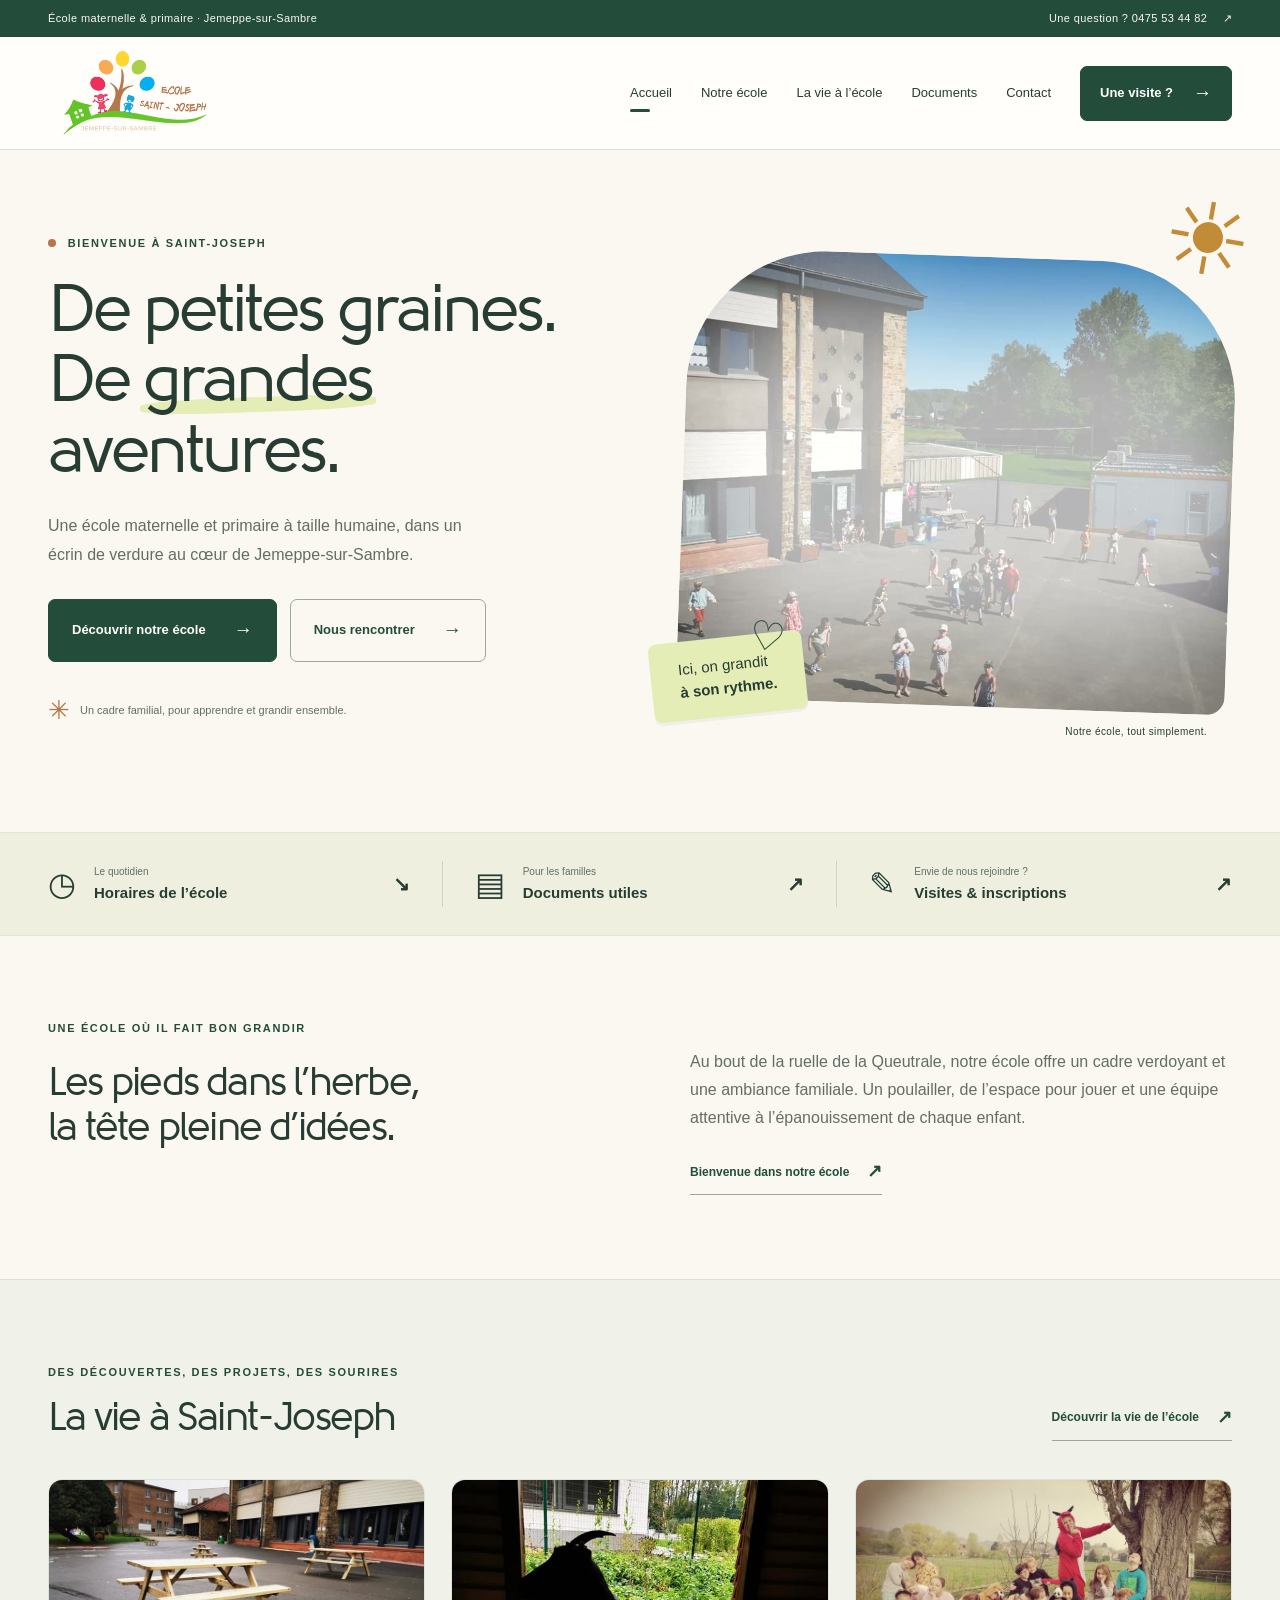
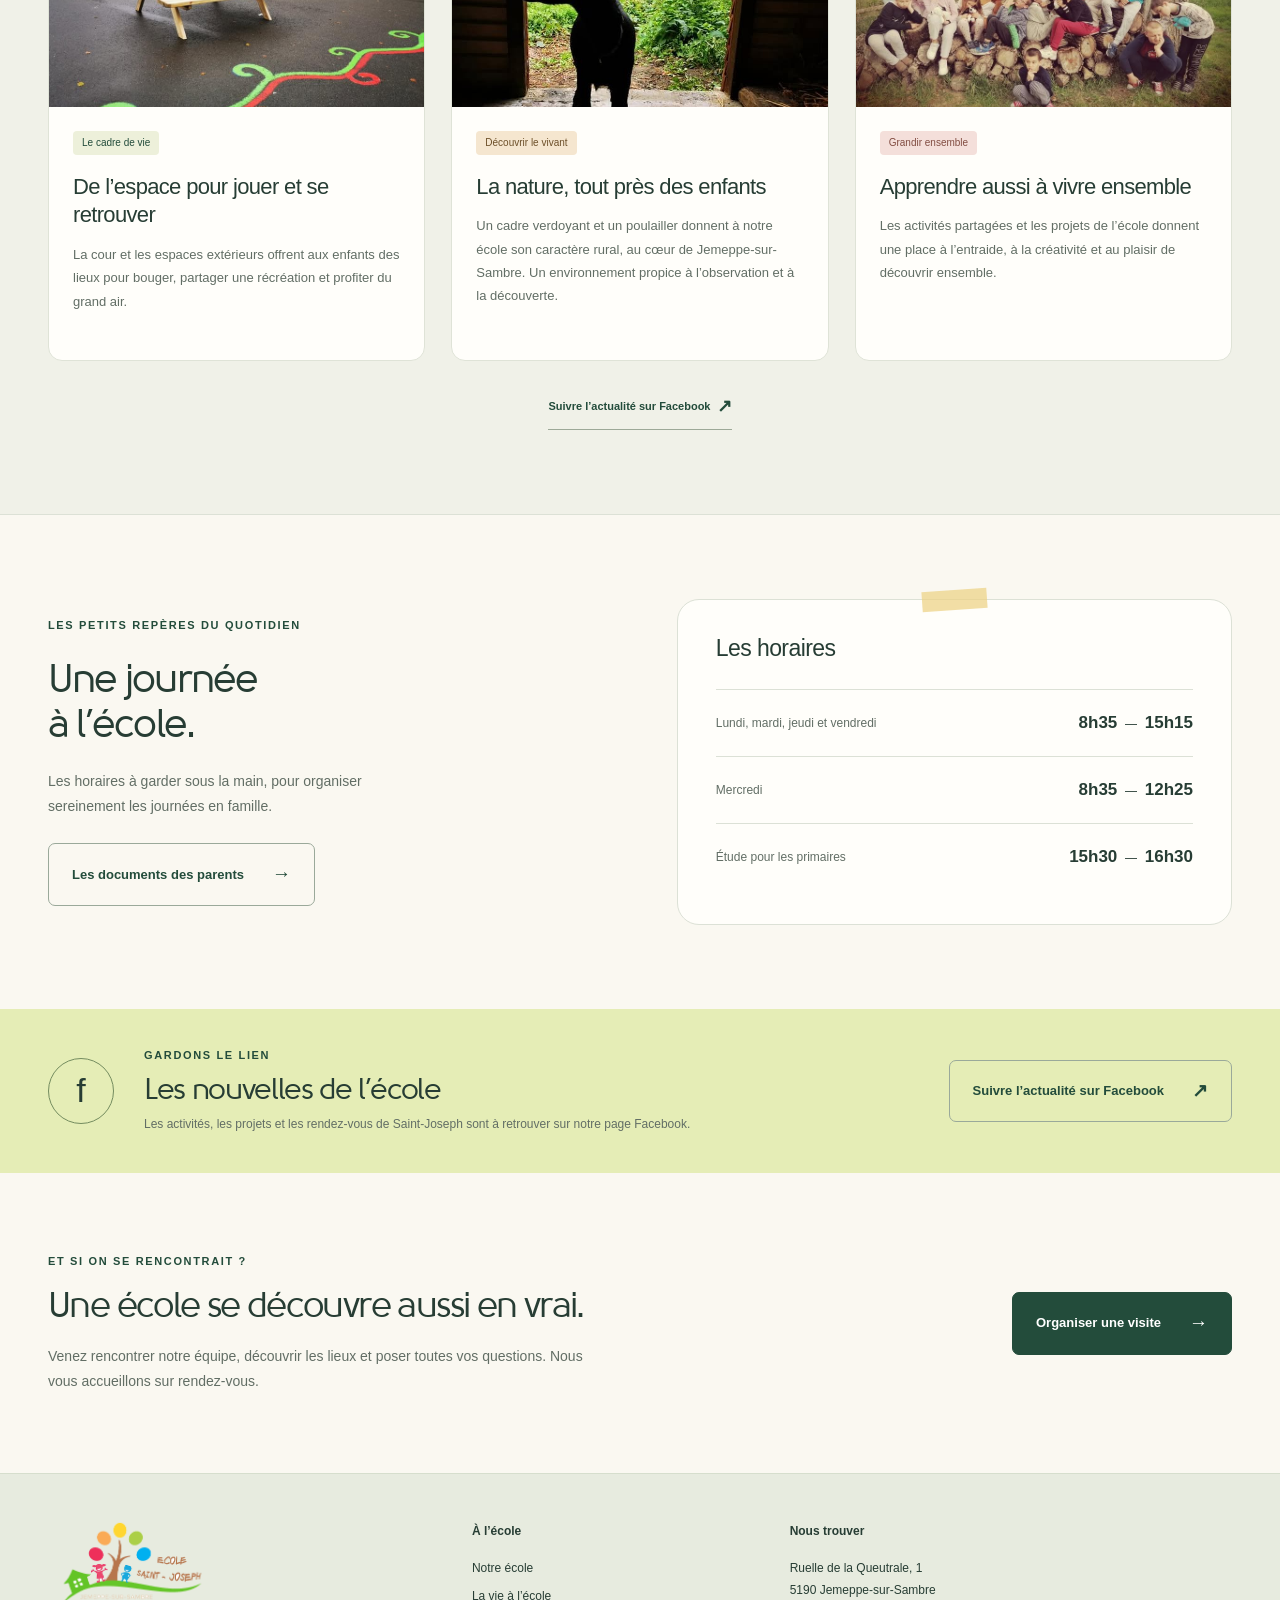
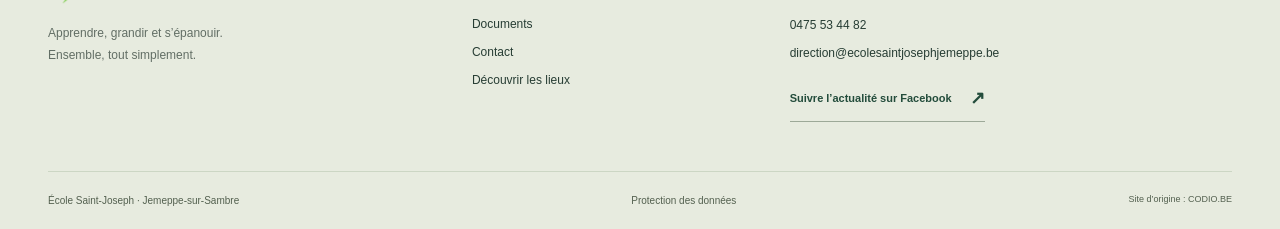
==== commit 1837b938: "Présenter une vie d’école sans dates ni liens de publications" ====
--- a/index.html
+++ b/index.html
@@ -2,19 +2,18 @@
 <html lang="fr"><head><meta charset="utf-8"><meta name="viewport" content="width=device-width, initial-scale=1">
 <title>Accueil | École Saint-Joseph · Jemeppe-sur-Sambre</title><meta name="description" content="Découvrez l’école maternelle et primaire Saint-Joseph à Jemeppe-sur-Sambre : notre cadre verdoyant, la vie de l’école, les horaires et les inscriptions.">
 <meta name="theme-color" content="#234c3b"><link rel="icon" href="resources/images/logo-esj.png" type="image/png">
-<link rel="alternate" type="application/rss+xml" title="Archives de l’école" href="feed/rss.xml"><link rel="alternate" type="application/atom+xml" title="Archives de l’école" href="feed/atom.xml">
 <link rel="canonical" href="https://ecolesaintjosephjemeppe.be/">
 <link rel="stylesheet" href="resources/css/school.css"><script src="resources/js/school.js" defer></script></head>
 <body><a class="skip-link" href="#contenu">Aller au contenu</a>
 <div class="topbar"><div class="wrap"><span>École maternelle &amp; primaire · Jemeppe-sur-Sambre</span><a href="tel:+32475534482">Une question ? 0475 53 44 82 <span aria-hidden="true">↗</span></a></div></div>
 <header class="site-header"><div class="wrap header-inner"><a class="brand" href="index.html" aria-label="École Saint-Joseph — Accueil"><img src="resources/images/logo-esj.png" alt="École Saint-Joseph, Jemeppe-sur-Sambre" width="1385" height="776"></a>
 <button class="menu-toggle" type="button" aria-expanded="false" aria-controls="navigation" hidden>Menu <span aria-hidden="true">☰</span></button>
-<nav id="navigation" aria-label="Navigation principale"><a href="index.html" aria-current="page">Accueil</a><a href="Notre-école/index.html">Notre école</a><a href="2026/index.html">Actualités</a><a href="Documents/index.html">Documents</a><a href="contact/index.html">Contact</a><a class="button " href="contact/index.html">Une visite ? <span aria-hidden="true">→</span></a></nav></div></header>
+<nav id="navigation" aria-label="Navigation principale"><a href="index.html" aria-current="page">Accueil</a><a href="Notre-école/index.html">Notre école</a><a href="vie-ecole/index.html">La vie à l’école</a><a href="Documents/index.html">Documents</a><a href="contact/index.html">Contact</a><a class="button " href="contact/index.html">Une visite ? <span aria-hidden="true">→</span></a></nav></div></header>
 <main id="contenu"><section class="hero wrap"><div class="hero-copy"><p class="eyebrow"><span class="little-dot"></span> Bienvenue à Saint-Joseph</p><h1>De petites graines.<br>De <em>grandes</em><br>aventures.</h1><p class="lead">Une école maternelle et primaire à taille humaine, dans un écrin de verdure au cœur de Jemeppe-sur-Sambre.</p><div class="actions"><a class="button " href="Notre-école/index.html">Découvrir notre école <span aria-hidden="true">→</span></a><a class="button secondary" href="contact/index.html">Nous rencontrer <span aria-hidden="true">→</span></a></div><div class="hero-note"><span class="note-flower" aria-hidden="true">✳</span> Un cadre familial, pour apprendre et grandir ensemble.</div></div><div class="hero-visual"><span class="sun-doodle" aria-hidden="true">☀</span><figure class="school-picture"><img src="media/actualites/01.jpg" alt="La cour de l’école Saint-Joseph, ses bâtiments et ses espaces verts" width="1200" height="675"><figcaption>Un petit coin de verdure, au cœur de Jemeppe-sur-Sambre.</figcaption></figure><div class="photo-sticker"><span aria-hidden="true">♡</span> Ici, on grandit<br><strong>à son rythme.</strong></div><span class="caption-label">Notre école, tout simplement.</span></div></section>
 <section class="quick-strip"><div class="wrap quick-grid"><a href="#horaires"><span class="quick-icon" aria-hidden="true">◷</span><span><small>Le quotidien</small>Horaires de l’école</span><span aria-hidden="true">↘</span></a><a href="Documents/index.html"><span class="quick-icon" aria-hidden="true">▤</span><span><small>Pour les familles</small>Documents utiles</span><span aria-hidden="true">↗</span></a><a href="contact/index.html"><span class="quick-icon" aria-hidden="true">✎</span><span><small>Envie de nous rejoindre ?</small>Visites &amp; inscriptions</span><span aria-hidden="true">↗</span></a></div></section>
 <section class="wrap section school-story"><div><p class="eyebrow">Une école où il fait bon grandir</p><h2>Les pieds dans l’herbe,<br>la tête pleine d’idées.</h2></div><div><p>Au bout de la ruelle de la Queutrale, notre école offre un cadre verdoyant et une ambiance familiale. Un poulailler, de l’espace pour jouer et une équipe attentive à l’épanouissement de chaque enfant.</p><a class="text-link" href="Notre-école/index.html">Bienvenue dans notre école <span aria-hidden="true">↗</span></a></div></section>
-<section class="news-section"><div class="wrap section"><div class="section-heading"><div><p class="eyebrow">Des découvertes, des projets, des sourires</p><h2>La vie à Saint-Joseph</h2></div><a class="text-link" href="2026/index.html">Toutes les actualités <span aria-hidden="true">↗</span></a></div><div class="news-grid"><article class="news-card" data-category="Inscriptions"><img src="media/actualites/01.jpg" alt="" width="600" height="338" loading="lazy"><div class="news-body"><div class="news-meta"><span class="badge">Inscriptions</span><time datetime="2026-07-03">03.07.2026</time></div><h3>Venez découvrir notre école</h3><p>Découvrez en vidéo le cadre et l’ambiance familiale de notre école. Les familles sont accueillies sur rendez-vous pour une visite et une inscription.</p><a class="text-link" href="https://www.facebook.com/reel/1337547268477914/" target="_blank" rel="noopener noreferrer">Voir la publication <span aria-hidden="true">↗</span><span class="sr-only"> (nouvel onglet)</span></a></div></article><article class="news-card" data-category="Événement"><img src="media/actualites/02.jpg" alt="" width="600" height="338" loading="lazy"><div class="news-body"><div class="news-meta"><span class="badge">Événement</span><time datetime="2026-05-28">28.05.2026</time></div><h3>La Fancy Fair approche</h3><p>La Fancy Fair réunit les enfants, les familles et l’équipe éducative pour un rendez-vous festif à l’école.</p><a class="text-link" href="https://www.facebook.com/permalink.php?story_fbid=pfbid0J3B47JzNESFEYFuBNykyiv7Gt23zPin8SEe6S6QJRcjZ28ZhT8AswU2B2qVE8MV7l&amp;id=61579439886113" target="_blank" rel="noopener noreferrer">Voir la publication <span aria-hidden="true">↗</span><span class="sr-only"> (nouvel onglet)</span></a></div></article><article class="news-card" data-category="Événement"><img src="media/actualites/03.jpg" alt="" width="600" height="338" loading="lazy"><div class="news-body"><div class="news-meta"><span class="badge">Événement</span><time datetime="2026-05-18">18.05.2026</time></div><h3>Save the date pour la Fancy Fair</h3><p>Une invitation en vidéo à réserver la date de la Fancy Fair et à partager ce moment avec les familles.</p><a class="text-link" href="https://www.facebook.com/reel/1572457954396396/" target="_blank" rel="noopener noreferrer">Voir la publication <span aria-hidden="true">↗</span><span class="sr-only"> (nouvel onglet)</span></a></div></article></div><p class="section-footnote">Une sélection de notre vie d’école. <a class="text-link" href="https://www.facebook.com/profile.php?id=61579439886113" target="_blank" rel="noopener noreferrer">Retrouvez-nous aussi sur Facebook <span aria-hidden="true">↗</span><span class="sr-only"> (nouvel onglet)</span></a></p></div></section>
+<section class="news-section"><div class="wrap section"><div class="section-heading"><div><p class="eyebrow">Des découvertes, des projets, des sourires</p><h2>La vie à Saint-Joseph</h2></div><a class="text-link" href="vie-ecole/index.html">Découvrir la vie de l’école <span aria-hidden="true">↗</span></a></div><div class="news-grid"><article class="news-card"><img src="media/actualites/20.jpg" alt="La cour de l’école, ses tables et ses jeux tracés au sol" width="800" height="600" loading="lazy"><div class="news-body"><div class="news-meta"><span class="badge">Le cadre de vie</span></div><h3>De l’espace pour jouer et se retrouver</h3><p>La cour et les espaces extérieurs offrent aux enfants des lieux pour bouger, partager une récréation et profiter du grand air.</p></div></article><article class="news-card"><img src="media/actualites/19.jpg" alt="Une chèvre dans les espaces extérieurs de l’école" width="800" height="600" loading="lazy"><div class="news-body"><div class="news-meta"><span class="badge">Découvrir le vivant</span></div><h3>La nature, tout près des enfants</h3><p>Un cadre verdoyant et un poulailler donnent à notre école son caractère rural, au cœur de Jemeppe-sur-Sambre. Un environnement propice à l’observation et à la découverte.</p></div></article><article class="news-card"><img src="media/actualites/18.jpg" alt="Des enfants et leur enseignante réunis autour d’un arbre dans le cadre d’une activité de l’école" width="800" height="600" loading="lazy"><div class="news-body"><div class="news-meta"><span class="badge">Grandir ensemble</span></div><h3>Apprendre aussi à vivre ensemble</h3><p>Les activités partagées et les projets de l’école donnent une place à l’entraide, à la créativité et au plaisir de découvrir ensemble.</p></div></article></div><p class="section-footnote"><a class="text-link" href="https://www.facebook.com/profile.php?id=61579439886113" target="_blank" rel="noopener noreferrer">Suivre l’actualité sur Facebook <span aria-hidden="true">↗</span><span class="sr-only"> (nouvel onglet)</span></a></p></div></section>
 <section class="wrap section practical" id="horaires"><div><p class="eyebrow">Les petits repères du quotidien</p><h2>Une journée<br>à l’école.</h2><p>Les horaires à garder sous la main, pour organiser sereinement les journées en famille.</p><a class="button secondary" href="Documents/index.html">Les documents des parents <span aria-hidden="true">→</span></a></div><div class="hours-panel"><h3>Les horaires</h3><dl class="hours"><div><dt>Lundi, mardi, jeudi et vendredi</dt><dd>8h35 <span>—</span> 15h15</dd></div><div><dt>Mercredi</dt><dd>8h35 <span>—</span> 12h25</dd></div><div><dt>Étude pour les primaires</dt><dd>15h30 <span>—</span> 16h30</dd></div></dl></div></section>
-<section class="video-band"><div class="wrap"><span class="play-icon" aria-hidden="true">▷</span><div><p class="eyebrow">Poussez la porte</p><h2>Notre école en vidéo</h2><p>Un premier aperçu de notre école, de son cadre et de son ambiance.</p></div><a class="button secondary" href="https://www.facebook.com/reel/1337547268477914/" target="_blank" rel="noopener noreferrer">Voir la vidéo sur Facebook <span aria-hidden="true">↗</span><span class="sr-only"> (nouvel onglet)</span></a></div></section><section class="visit wrap"><div><p class="eyebrow">Et si on se rencontrait ?</p><h2>Une école se découvre aussi en vrai.</h2><p>Venez rencontrer notre équipe, découvrir les lieux et poser toutes vos questions. Nous vous accueillons sur rendez-vous.</p></div><a class="button " href="contact/index.html">Organiser une visite <span aria-hidden="true">→</span></a></section></main>
-<footer class="site-footer"><div class="wrap footer-grid"><div><img class="footer-logo" src="resources/images/logo-esj.png" alt="École Saint-Joseph" width="1385" height="776"><p>Apprendre, grandir et s’épanouir.<br>Ensemble, tout simplement.</p></div><div><h2>À l’école</h2><a href="Notre-école/index.html">Notre école</a><a href="2026/index.html">Actualités</a><a href="Documents/index.html">Documents</a><a href="contact/index.html">Contact</a><a href="gallery/index.html">Découvrir les lieux</a></div><div><h2>Nous trouver</h2><address>Ruelle de la Queutrale, 1<br>5190 Jemeppe-sur-Sambre</address><a href="tel:+32475534482">0475 53 44 82</a><a class="email" href="mailto:direction@ecolesaintjosephjemeppe.be">direction@ecolesaintjosephjemeppe.be</a><a class="text-link" href="https://www.facebook.com/profile.php?id=61579439886113" target="_blank" rel="noopener noreferrer">Suivez la vie de l’école sur Facebook <span aria-hidden="true">↗</span><span class="sr-only"> (nouvel onglet)</span></a></div></div><div class="wrap footer-bottom"><span>École Saint-Joseph · Jemeppe-sur-Sambre</span><a href="media/88d6d4ab-5ffb-4bee-a71e-d143b9426056" download="Protection-des-donnees.pdf">Protection des données</a><span>Site d’origine : <a href="https://www.codio.be" target="_blank" rel="noopener noreferrer">CODIO.BE</a></span></div></footer>
+<section class="video-band"><div class="wrap"><span class="play-icon" aria-hidden="true">f</span><div><p class="eyebrow">Gardons le lien</p><h2>Les nouvelles de l’école</h2><p>Les activités, les projets et les rendez-vous de Saint-Joseph sont à retrouver sur notre page Facebook.</p></div><a class="button secondary" href="https://www.facebook.com/profile.php?id=61579439886113" target="_blank" rel="noopener noreferrer">Suivre l’actualité sur Facebook <span aria-hidden="true">↗</span><span class="sr-only"> (nouvel onglet)</span></a></div></section><section class="visit wrap"><div><p class="eyebrow">Et si on se rencontrait ?</p><h2>Une école se découvre aussi en vrai.</h2><p>Venez rencontrer notre équipe, découvrir les lieux et poser toutes vos questions. Nous vous accueillons sur rendez-vous.</p></div><a class="button " href="contact/index.html">Organiser une visite <span aria-hidden="true">→</span></a></section></main>
+<footer class="site-footer"><div class="wrap footer-grid"><div><img class="footer-logo" src="resources/images/logo-esj.png" alt="École Saint-Joseph" width="1385" height="776"><p>Apprendre, grandir et s’épanouir.<br>Ensemble, tout simplement.</p></div><div><h2>À l’école</h2><a href="Notre-école/index.html">Notre école</a><a href="vie-ecole/index.html">La vie à l’école</a><a href="Documents/index.html">Documents</a><a href="contact/index.html">Contact</a><a href="gallery/index.html">Découvrir les lieux</a></div><div><h2>Nous trouver</h2><address>Ruelle de la Queutrale, 1<br>5190 Jemeppe-sur-Sambre</address><a href="tel:+32475534482">0475 53 44 82</a><a class="email" href="mailto:direction@ecolesaintjosephjemeppe.be">direction@ecolesaintjosephjemeppe.be</a><a class="text-link" href="https://www.facebook.com/profile.php?id=61579439886113" target="_blank" rel="noopener noreferrer">Suivre l’actualité sur Facebook <span aria-hidden="true">↗</span><span class="sr-only"> (nouvel onglet)</span></a></div></div><div class="wrap footer-bottom"><span>École Saint-Joseph · Jemeppe-sur-Sambre</span><a href="media/88d6d4ab-5ffb-4bee-a71e-d143b9426056" download="Protection-des-donnees.pdf">Protection des données</a><span>Site d’origine : <a href="https://www.codio.be" target="_blank" rel="noopener noreferrer">CODIO.BE</a></span></div></footer>
 </body></html>
